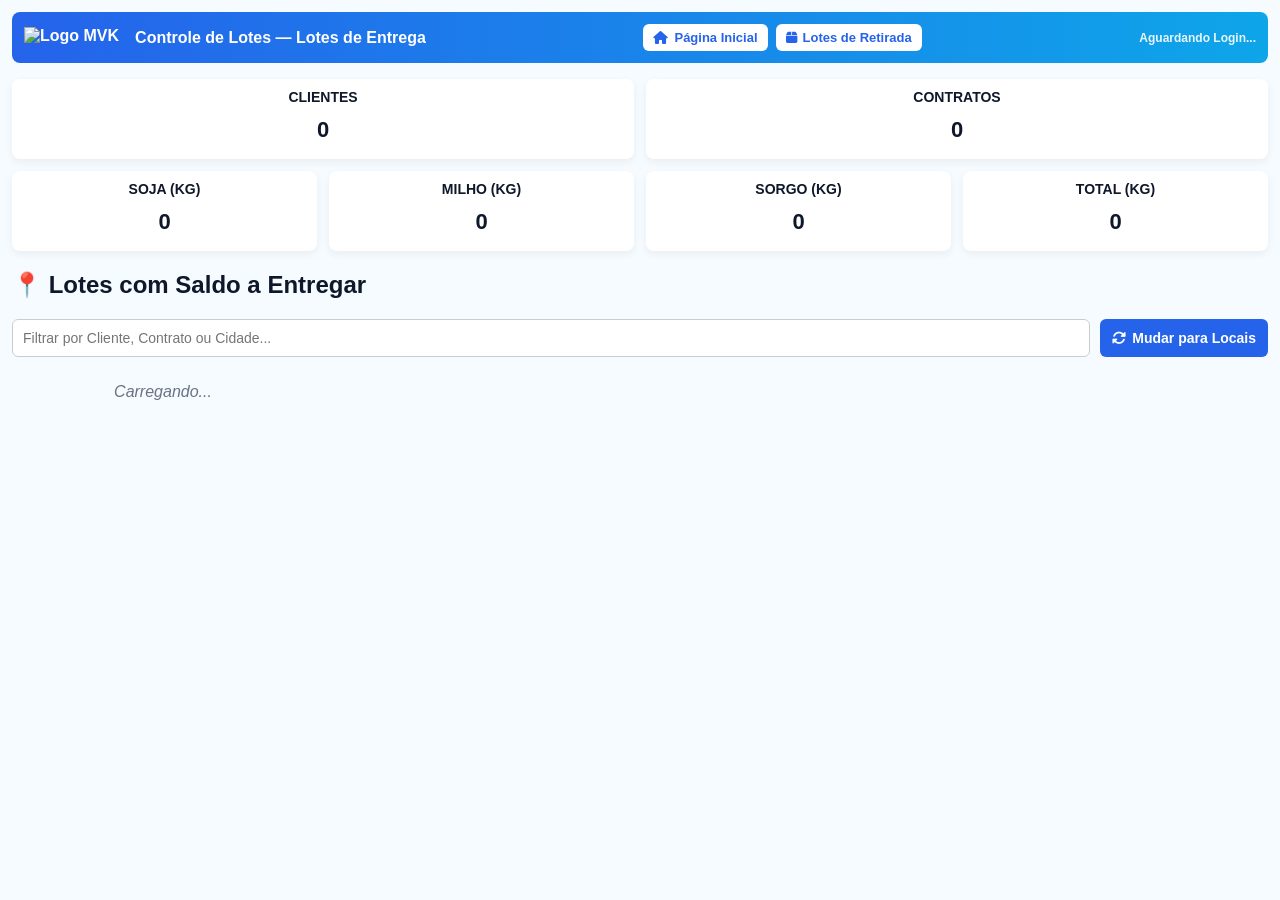
==== lotes-entrega.html @ 82b29904 "Update lotes-entrega.html" ====
<!DOCTYPE html>
<html lang="pt-BR">
<head>
<meta charset="utf-8" />
<meta name="viewport" content="width=device-width,initial-scale=1" />
<title>Controle de Lotes — Lotes de Entrega</title>
<link rel="stylesheet" href="https://cdnjs.cloudflare.com/ajax/libs/font-awesome/6.5.0/css/all.min.css"/>
<style>
  :root{
    --primary:#2563eb; --accent:#0ea5e9; --bg:#f6fbff; --card:#fff; --text:#0f172a;
    --muted:#6b7280; --success:#10b981; --warning:#f59e0b;
    --status-carregado: #10b981;
    --status-embarque: #3b82f6;
    --status-transito: #ef4444;
    --status-contratar: #f97316;
    --produto-soja: #10b981;
    --produto-milho: #fbbf24;
    --produto-sorgo: #6b7280;
    --produto-total: #8b5cf6;
  }
  *{box-sizing:border-box}
  body{font-family:Inter, "Segoe UI", Roboto, Arial, sans-serif;margin:0;background:var(--bg);color:var(--text);padding:12px}
  body::before {
    content: '';
    position: fixed;
    top: 0;
    left: 0;
    width: 100%;
    height: 100%;
    background-image: url('https://raw.githubusercontent.com/mvkpasta-prog/planilhas-lotes/main/mvklogo.png');
    background-repeat: no-repeat;
    background-position: center center;
    background-size: 80vh;
    opacity: 0.05;
    z-index: -1;
    pointer-events: none;
  }
  header{
    background:linear-gradient(90deg,var(--primary),var(--accent));
    color:white;
    padding:12px;
    border-radius:8px;
    margin-bottom:16px;
    text-align:center;
    font-weight:700;
    display:flex;
    align-items:center;
    justify-content:space-between;
    gap:8px;
    flex-wrap: wrap;
  }
  .header-title { display:flex; align-items:center; gap:8px; min-width:200px; }
  .last-update-top { font-size:12px; color:rgba(255,255,255,0.9); display:flex; align-items:center; gap:6px; }
  .wrap{max-width:1400px;margin:0 auto;width:100%}
  .header-btn { background:#fff; color:var(--primary); border:none; padding:6px 10px; border-radius:6px; cursor:pointer; font-weight:700; font-size:13px; text-decoration:none; transition:background .2s, opacity .2s; display:flex; align-items:center; gap:6px; }
  .header-btn:hover { background:var(--bg); opacity:.95; }
  .status-cards {
    display: grid;
    grid-template-columns: repeat(2, 1fr);
    gap: 12px;
    margin-bottom: 20px;
  }
  .status-card{background:var(--card);border-radius:8px;padding:10px;box-shadow:0 3px 8px rgba(0,0,0,0.06);text-align:center;transition:all .3s; min-height:72px; display:flex; flex-direction:column; justify-content:center;}
  .status-card:hover{transform:translateY(-2px);box-shadow:0 5px 12px rgba(0,0,0,0.08)}
  .status-card h3{margin:0 0 6px 0;font-size:14px;color:var(--text);font-weight:600}
  .status-card .count{font-size:22px;font-weight:700;margin:6px 0}
  .product-row {
    grid-column: 1 / -1;
    display: grid;
    grid-template-columns: repeat(4, 1fr);
    gap: 12px;
  }
  .clientes-section{margin-bottom:24px}
  .clientes-container{display:grid;grid-template-columns:repeat(auto-fill,minmax(300px,1fr));gap:16px;margin-bottom:24px}
  .cliente-card{background:var(--card);border-radius:8px;padding:14px;box-shadow:0 3px 8px rgba(0,0,0,0.06);transition:all .3s; cursor:pointer;}
  .cliente-card:hover{transform:translateY(-2px);box-shadow:0 5px 12px rgba(0,0,0,0.08)}
  .cliente-name{font-weight:700;font-size:16px;color:var(--text);margin:0 0 6px 0}
  .cliente-info{display:flex;justify-content:space-between;margin-bottom:6px;align-items:center}
  .info-label{font-weight:600;color:var(--muted);font-size:12px}
  .info-value{font-weight:700;font-size:13px}
  .cliente-produto{
    padding:3px 7px;
    border-radius:5px;
    font-size:11px;
    font-weight:600;
    display:inline-block;
    margin-top:4px;
    color: white;
  }
  .status-pendente-tag{background-color: var(--status-embarque);color: white;padding: 2px 7px;border-radius: 10px;font-size: 11px;font-weight: 600;}
  .empty{color:var(--muted);font-style:italic;padding:10px;text-align:center;}
  #filterInput {flex-grow:1; min-width:200px; padding:10px; border:1px solid #ccc; border-radius:6px; font-size:14px}
  .modal-overlay {position:fixed; top:0; left:0; width:100%; height:100%; background:rgba(0,0,0,.6); display:none; justify-content:center; align-items:center; z-index:1000}
  .modal-content {background:var(--card); padding:20px; border-radius:8px; max-width:600px; width:95%; max-height:90vh; overflow-y:auto; position:relative;}
  .modal-close {position:absolute; top:10px; right:10px; background:none; border:none; font-size:22px; cursor:pointer; color:var(--muted)}
  .modal-header h3 {margin-top:0; font-size:18px; color:var(--primary); border-bottom:2px solid var(--accent); padding-bottom:8px; margin-bottom:15px;}
  .modal-body p {margin:5px 0; font-size:14px}
  .modal-body .info-label {font-weight:600; color:var(--text); display:inline-block; min-width:160px;}
  .modal-body .info-value {font-weight:400; color:var(--muted);}
  .modal-clientes-list {margin-top:15px; padding-top:10px; border-top:1px dashed #ddd;}
  .modal-clientes-list h4 {margin-top:0; margin-bottom:12px; font-size:14px; color:var(--accent);}
  .contrato-item {
    background: #fbfdff;
    padding: 10px;
    border-radius: 6px;
    margin-bottom: 8px;
    border: 1px solid #edf2f7;
  }
  .contrato-item:last-child {margin-bottom: 0;}
  .contrato-linha {
    display: flex;
    justify-content: space-between;
    margin-top: 4px;
    font-size: 13px;
  }
  .contrato-linha:first-child {margin-top: 0;}
  .toggle-btn {
    background: var(--primary);
    color: white;
    border: none;
    padding: 8px 12px;
    border-radius: 6px;
    cursor: pointer;
    font-weight: 700;
    font-size: 14px;
    transition: opacity 0.2s;
    display: flex;
    align-items: center;
    gap: 6px;
    white-space: nowrap;
  }
  .toggle-btn.secondary {
    background: #ffffff;
    color: var(--primary);
    border: 2px solid rgba(255,255,255,0.15);
  }
  .toggle-btn:hover { opacity: 0.95; }
  @media (max-width:1100px){
    .product-row { grid-template-columns: repeat(2, 1fr); }
  }
  @media (max-width:700px){
    .status-cards { grid-template-columns: 1fr; }
    .product-row { grid-template-columns: repeat(2,1fr); }
  }
  @media (max-width:480px){
    .product-row { grid-template-columns: 1fr; }
  }
  @media (max-width:600px){
    body{padding:8px}
    .cliente-card{min-width:100%; padding:12px}
    header {flex-direction:column; align-items:flex-start; gap:10px}
    .header-btn {width:100%; justify-content:center; order:2}
    .header-title {width:100%; justify-content:space-between}
    .last-update-top {order:3}
  }
</style>
<script src="https://accounts.google.com/gsi/client" onload="gisLoaded()" async defer></script>
<script src="https://apis.google.com/js/api.js" onload="gapiLoaded()" async defer></script>
<script src="auth_config.js"></script>
</head>
<body>
  <header>
    <div class="header-title">
      <img src="https://raw.githubusercontent.com/mvkpasta-prog/planilhas-lotes/main/mvklogo.png" alt="Logo MVK" style="height:22px; vertical-align:middle; margin-right:8px;">
      Controle de Lotes — Lotes de Entrega
    </div>
    <div style="display:flex; gap:8px; flex-wrap:wrap;">
      <a href="index.html" class="header-btn" title="Voltar para a página principal"><i class="fas fa-home"></i> Página Inicial</a>
      <a href="Retiradas.html" class="header-btn" title="Acessar Lotes de Retirada"><i class="fas fa-box"></i> Lotes de Retirada</a>
      <button id="authorize_button" class="header-btn" onclick="handleAuthClick()" style="display: none;">
        <i class="fab fa-google"></i> Login
      </button>
      <button id="signout_button" class="header-btn" onclick="handleSignoutClick()" style="display: none;">
        <i class="fas fa-sign-out-alt"></i> Sair
      </button>
    </div>
    <div class="last-update-top" id="lastUpdateTop"><i class="fas fa-hourglass-half"></i> <span>Atualizando...</span></div>
  </header>
  <div class="wrap">
    <div class="status-cards">
      <div class="status-card">
        <h3>CLIENTES</h3>
        <div class="count" id="count-clientes">0</div>
      </div>
      <div class="status-card">
        <h3>CONTRATOS</h3>
        <div class="count" id="count-contratos">0</div>
      </div>
      <div class="product-row">
        <div class="status-card produto-soja">
          <h3>SOJA (KG)</h3>
          <div class="count" id="count-soja">0</div>
        </div>
        <div class="status-card produto-milho">
          <h3>MILHO (KG)</h3>
          <div class="count" id="count-milho">0</div>
        </div>
        <div class="status-card">
          <h3>SORGO (KG)</h3>
          <div class="count" id="count-sorgo">0</div>
        </div>
        <div class="status-card">
          <h3>TOTAL (KG)</h3>
          <div class="count" id="count-total">0</div>
        </div>
      </div>
    </div>
    <div class="clientes-section">
      <h2 style="margin-top:0;">📍 Lotes com Saldo a Entregar</h2>
      <div style="display:flex; gap:10px; margin-bottom:16px; flex-wrap:wrap;">
        <input type="text" id="filterInput" placeholder="Filtrar por Cliente, Contrato ou Cidade...">
        <button class="toggle-btn" id="toggleViewBtn" onclick="toggleView()"><i class="fas fa-sync-alt"></i> Mudar para Locais</button>
      </div>
      <div class="clientes-container" id="clientesContainer">
        <div class="empty">Carregando...</div>
      </div>
    </div>
  </div>
  <div id="resumoModal" class="modal-overlay">
    <div class="modal-content" role="dialog" aria-modal="true">
      <button class="modal-close" onclick="closeModal()">&times;</button>
      <div id="modalContentBody"></div>
    </div>
  </div>
<script>
const SHEET_ID = '1o0wF2ScSkyxqY8FHFI-rA6k_3uMI2wsZr2wQG8JD4B4';
const GID_ENTREGA = '1186247985';
const AUTO_UPDATE_INTERVAL = 300000;
let globalData = [];
let currentView = localStorage.getItem('lotes_entregas_view') || 'cliente';

function normalizeHeader(h) { if (h==null) return ''; return String(h).trim().toLowerCase().normalize('NFD').replace(/[\u0300-\u036f]/g,'').replace(/[^a-z0-9]/g,''); }
function normalizeText(t) { if (t==null) return ''; return String(t).trim().toLowerCase().normalize('NFD').replace(/[\u0300-\u036f]/g,''); }

async function fetchSheetByGid(gid) {
  // Use the V4 function from auth_config.js
  return await fetchSheetByGidV4(SHEET_ID, gid);
}
function parseNumber(val) {
  if (val===undefined || val===null) return NaN;
  const s = String(val).replace(/\s/g,'').replace(/\./g,'').replace(/,/g,'.');
  return parseFloat(s.replace(/[^\d\.\-]/g,''));
}
function formatNumber(value) {
  if (isNaN(value)) return '0';
  return new Intl.NumberFormat('pt-BR').format(Math.round(value));
}
function escapeHtml(s) {
  if (s===undefined || s===null) return '';
  return String(s).replace(/[&<>"'\/]/g, c => ({'&':'&amp;','<':'<','>':'>','"':'&quot;',"'":'&#x2F;'}[c]));
}
function getProdutoCorClasse(produto) {
  const p = (produto || '').toLowerCase();
  if (p.includes('soja')) return 'var(--produto-soja)';
  if (p.includes('milho')) return 'var(--produto-milho)';
  if (p.includes('sorgo')) return 'var(--produto-sorgo)';
  return 'var(--produto-sorgo)';
}
function extractContractNumber(raw) {
  if (!raw) return '';
  const s = String(raw).trim();
  if (s.includes('-')) return s.split('-')[0].trim();
  return s;
}
function extractCidadeFromDestino(texto) {
  if (!texto) return '';
  const partes = texto.split(' - ');
  if (partes.length > 1) {
    return partes[1].trim();
  }
  return '';
}
function processData(rowsArr) {
  const grupos = {};
  for (let i = 0; i < rowsArr.length; i++) {
    const row = rowsArr[i];
    if (!row || row.length < 9) continue;
    const contratoRaw = ((row[1] && String(row[1]).trim() !== '') ? String(row[1]).trim() : (row[0] || '')).toString().trim();
    const contrato = extractContractNumber(contratoRaw);
    const cliente = (row[2] || '').trim();
    const cidadeCompleta = row[3] || '';
    const produto = (row[4] || '').trim();
    const safra = (row[5] || '').trim();
    const volume = parseNumber(row[6]) || 0;
    const embarcado = parseNumber(row[7]) || 0;
    const falta = parseNumber(row[8]) || 0;
    if (falta <= 0 || !cliente) continue;
    let cidade = extractCidadeFromDestino(cidadeCompleta);
    if (!grupos[cliente]) {
      grupos[cliente] = { cliente, cidadeRef: cidade, contratos: [], totalVolume:0, totalEmbarcado:0, totalFalta:0, produtos: new Set() };
    }
    grupos[cliente].contratos.push({
      contrato, cidade, produto, safra, volume, embarcado, falta,
      searchKey: normalizeText(`${cliente} ${contrato} ${cidade} ${produto}`)
    });
    grupos[cliente].totalVolume += volume;
    if (produto) grupos[cliente].produtos.add(produto);
    grupos[cliente].totalEmbarcado += embarcado;
    grupos[cliente].totalFalta += falta;
  }
  return Object.values(grupos).sort((a,b) => b.totalFalta - a.totalFalta);
}
function processDataByCity(rowsArr) {
  const grupos = {};
  for (let i = 0; i < rowsArr.length; i++) {
    const row = rowsArr[i];
    if (!row || row.length < 9) continue;
    const contratoRaw = ((row[1] && String(row[1]).trim() !== '') ? String(row[1]).trim() : (row[0] || '')).toString().trim();
    const contrato = extractContractNumber(contratoRaw);
    const cliente = (row[2] || '').trim();
    const cidadeCompleta = row[3] || '';
    const produto = (row[4] || '').trim();
    const safra = (row[5] || '').trim();
    const volume = parseNumber(row[6]) || 0;
    const embarcado = parseNumber(row[7]) || 0;
    const falta = parseNumber(row[8]) || 0;
    if (falta <= 0 || !cidadeCompleta) continue;
    let cidade = extractCidadeFromDestino(cidadeCompleta);
    if (!grupos[cidade]) {
      grupos[cidade] = { cidade, contratos: [], clientes: new Set(), totalVolume:0, totalEmbarcado:0, totalFalta:0, produtos: new Set() };
    }
    grupos[cidade].contratos.push({
      contrato, cliente, produto, safra, volume, embarcado, falta,
      searchKey: normalizeText(`${cliente} ${contrato} ${cidade} ${produto}`)
    });
    grupos[cidade].clientes.add(cliente);
    grupos[cidade].totalVolume += volume;
    if (produto) grupos[cidade].produtos.add(produto);
    grupos[cidade].totalEmbarcado += embarcado;
    grupos[cidade].totalFalta += falta;
  }
  return Object.values(grupos).sort((a,b) => b.totalFalta - a.totalFalta);
}
function renderClientCards(data, filter = '') {
  const container = document.getElementById('clientesContainer');
  container.innerHTML = '';
  if (!data || data.length === 0) {
    container.innerHTML = '<div class="empty">Nenhum lote com saldo a entregar.</div>';
    return;
  }
  const f = normalizeText(filter || '');
  let totalClientes = data.length;
  let totalContratos = 0;
  let totalSoja = 0, totalMilho = 0, totalSorgo = 0;
  data.forEach(group => {
    const contratosFiltrados = group.contratos.filter(c => c.searchKey.includes(f));
    if (f && contratosFiltrados.length === 0) return;
    totalContratos += group.contratos.length;
    group.contratos.forEach(c => {
      const prod = (c.produto || '').toLowerCase();
      if (prod.includes('soja')) totalSoja += c.falta;
      else if (prod.includes('milho')) totalMilho += c.falta;
      else if (prod.includes('sorgo')) totalSorgo += c.falta;
    });
    const card = document.createElement('div');
    card.className = 'cliente-card';
    const prodList = Array.from(group.produtos).map(p => {
      const cor = getProdutoCorClasse(p);
      return `<span class="cliente-produto" style="background-color:${cor}">${escapeHtml(p)}</span>`;
    }).join(' ');
    const inner = `
      <div class="cliente-name">${escapeHtml(group.cliente)}</div>
      <div class="cliente-info">
        <div><span class="info-label">Volume (kg)</span> <div class="info-value">${formatNumber(group.totalVolume)}</div></div>
        <div><span class="info-label">Saldo (kg)</span> <div class="info-value">${formatNumber(group.totalFalta)}</div></div>
      </div>
      <div class="cliente-info">
        <div><span class="info-label">Contratos</span> <div class="info-value">${group.contratos.length}</div></div>
      </div>
      <div style="margin-top:8px">${prodList}</div>
    `;
    card.innerHTML = inner;
    card.onclick = () => openClientModal(group);
    container.appendChild(card);
  });
  document.getElementById('count-clientes').innerText = totalClientes;
  document.getElementById('count-contratos').innerText = totalContratos;
  document.getElementById('count-soja').innerText = formatNumber(totalSoja);
  document.getElementById('count-milho').innerText = formatNumber(totalMilho);
  document.getElementById('count-sorgo').innerText = formatNumber(totalSorgo);
  document.getElementById('count-total').innerText = formatNumber(totalSoja + totalMilho + totalSorgo);
}
function renderCityCards(data, filter = '') {
  const container = document.getElementById('clientesContainer');
  container.innerHTML = '';
  if (!data || data.length === 0) {
    container.innerHTML = '<div class="empty">Nenhuma cidade com saldo a entregar.</div>';
    return;
  }
  const f = normalizeText(filter || '');
  let totalCidades = data.length;
  let totalContratos = 0;
  let totalSoja = 0, totalMilho = 0, totalSorgo = 0;
  data.forEach(group => {
    const contratosFiltrados = group.contratos.filter(c => c.searchKey.includes(f));
    if (f && contratosFiltrados.length === 0) return;
    totalContratos += group.contratos.length;
    group.contratos.forEach(c => {
      const prod = (c.produto || '').toLowerCase();
      if (prod.includes('soja')) totalSoja += c.falta;
      else if (prod.includes('milho')) totalMilho += c.falta;
      else if (prod.includes('sorgo')) totalSorgo += c.falta;
    });
    const card = document.createElement('div');
    card.className = 'cliente-card';
    const clientesList = Array.from(group.clientes).slice(0,3).map(p => `<div style="font-size:13px">${escapeHtml(p)}</div>`).join('');
    const prodList = Array.from(group.produtos).map(p => {
      const cor = getProdutoCorClasse(p);
      return `<span class="cliente-produto" style="background-color:${cor}">${escapeHtml(p)}</span>`;
    }).join(' ');
    const inner = `
      <div class="cliente-name">${escapeHtml(group.cidade)}</div>
      <div class="cliente-info">
        <div><span class="info-label">Volume (kg)</span> <div class="info-value">${formatNumber(group.totalVolume)}</div></div>
        <div><span class="info-label">Saldo (kg)</span> <div class="info-value">${formatNumber(group.totalFalta)}</div></div>
      </div>
      <div class="cliente-info">
        <div><span class="info-label">Contratos</span> <div class="info-value">${group.contratos.length}</div></div>
      </div>
      <div style="margin-top:8px">${prodList}</div>
      <div style="margin-top:8px; color:var(--muted); font-size:13px">${clientesList}</div>
    `;
    card.innerHTML = inner;
    card.onclick = () => openCityModal(group);
    container.appendChild(card);
  });
  document.getElementById('count-clientes').innerText = totalCidades;
  document.getElementById('count-contratos').innerText = totalContratos;
  document.getElementById('count-soja').innerText = formatNumber(totalSoja);
  document.getElementById('count-milho').innerText = formatNumber(totalMilho);
  document.getElementById('count-sorgo').innerText = formatNumber(totalSorgo);
  document.getElementById('count-total').innerText = formatNumber(totalSoja + totalMilho + totalSorgo);
}
function openClientModal(group) {
  const body = document.getElementById('modalContentBody');
  let html = `<div class="modal-header"><h3>${escapeHtml(group.cliente)}</h3></div>`;
  html += `<div class="modal-body">`;
  html += `<p><span class="info-label">Cidade (ref):</span> <span class="info-value">${escapeHtml(group.cidadeRef)}</span></p>`;
  html += `<p><span class="info-label">Volume total:</span> <span class="info-value">${formatNumber(group.totalVolume)} KG</span></p>`;
  if (group.contratos[0]?.safra) {
    const safraUnica = new Set(group.contratos.map(c => c.safra)).size === 1 ? group.contratos[0].safra : 'Múltiplas';
    html += `<p><span class="info-label">Safra:</span> <span class="info-value">${escapeHtml(safraUnica)}</span></p>`;
  }
  html += `<p><span class="info-label">Saldo total (kg):</span> <span class="info-value">${formatNumber(group.totalFalta)} KG</span></p>`;
  html += `<div class="modal-clientes-list">`;
  html += `<h4>Contratos (${group.contratos.length}):</h4>`;
  group.contratos.forEach(c => {
    const corVar = getProdutoCorClasse(c.produto);
    html += `
      <div class="contrato-item">
        <div class="contrato-linha">
          <strong>Contrato:</strong>
          <span>${escapeHtml(c.contrato)}</span>
        </div>
        <div class="contrato-linha">
          <strong>Produto:</strong>
          <span class="produto-tag" style="background-color:${corVar}; color:white; padding:2px 6px; border-radius:4px; font-weight:600;">${escapeHtml(c.produto)}</span>
        </div>
        <div class="contrato-linha">
          <strong>Cidade:</strong>
          <span>${escapeHtml(c.cidade)}</span>
        </div>
        <div class="contrato-linha">
          <strong>Volume:</strong>
          <span>${formatNumber(c.volume)} KG</span>
        </div>
        ${c.safra ? `<div class="contrato-linha"><strong>Safra:</strong> <span>${escapeHtml(c.safra)}</span></div>` : ''}
        <div class="contrato-linha">
          <strong>Saldo:</strong>
          <span>${formatNumber(c.falta)} KG</span>
        </div>
      </div>
    `;
  });
  html += `</div></div>`;
  body.innerHTML = html;
  document.getElementById('resumoModal').style.display = 'flex';
}
function openCityModal(group) {
  const body = document.getElementById('modalContentBody');
  let html = `<div class="modal-header"><h3>${escapeHtml(group.cidade)}</h3></div>`;
  html += `<div class="modal-body">`;
  html += `<p><span class="info-label">Clientes:</span> <span class="info-value">${Array.from(group.clientes).join(', ')}</span></p>`;
  html += `<p><span class="info-label">Volume total:</span> <span class="info-value">${formatNumber(group.totalVolume)} KG</span></p>`;
  if (group.contratos[0]?.safra) {
    const safraUnica = new Set(group.contratos.map(c => c.safra)).size === 1 ? group.contratos[0].safra : 'Múltiplas';
    html += `<p><span class="info-label">Safra:</span> <span class="info-value">${escapeHtml(safraUnica)}</span></p>`;
  }
  html += `<p><span class="info-label">Saldo total (kg):</span> <span class="info-value">${formatNumber(group.totalFalta)} KG</span></p>`;
  html += `<div class="modal-clientes-list">`;
  html += `<h4>Contratos (${group.contratos.length}):</h4>`;
  group.contratos.forEach(c => {
    const corVar = getProdutoCorClasse(c.produto);
    html += `
      <div class="contrato-item">
        <div class="contrato-linha">
          <strong>Contrato:</strong>
          <span>${escapeHtml(c.contrato)}</span>
        </div>
        <div class="contrato-linha">
          <strong>Cliente:</strong>
          <span>${escapeHtml(c.cliente)}</span>
        </div>
        <div class="contrato-linha">
          <strong>Produto:</strong>
          <span class="produto-tag" style="background-color:${corVar}; color:white; padding:2px 6px; border-radius:4px; font-weight:600;">${escapeHtml(c.produto)}</span>
        </div>
        <div class="contrato-linha">
          <strong>Cidade:</strong>
          <span>${escapeHtml(c.cidade)}</span>
        </div>
        <div class="contrato-linha">
          <strong>Volume:</strong>
          <span>${formatNumber(c.volume)} KG</span>
        </div>
        ${c.safra ? `<div class="contrato-linha"><strong>Safra:</strong> <span>${escapeHtml(c.safra)}</span></div>` : ''}
        <div class="contrato-linha">
          <strong>Saldo:</strong>
          <span>${formatNumber(c.falta)} KG</span>
        </div>
      </div>
    `;
  });
  html += `</div></div>`;
  body.innerHTML = html;
  document.getElementById('resumoModal').style.display = 'flex';
}
function closeModal() {
  document.getElementById('resumoModal').style.display = 'none';
}
function updateToggleButton() {
  const btn = document.getElementById('toggleViewBtn');
  if (!btn) return;
  if (currentView === 'cliente') {
    btn.innerHTML = '<i class="fas fa-sync-alt"></i> Mudar para Locais';
  } else {
    btn.innerHTML = '<i class="fas fa-sync-alt"></i> Mudar para Clientes';
  }
}
function toggleView() {
  currentView = (currentView === 'cliente') ? 'local' : 'cliente';
  localStorage.setItem('lotes_entregas_view', currentView);
  updateToggleButton();
  renderCurrentView();
}
function renderCurrentView() {
  const filter = document.getElementById('filterInput').value || '';
  if (currentView === 'cliente') {
    const clients = processData(globalData);
    renderClientCards(clients, filter);
  } else {
    const cities = processDataByCity(globalData);
    renderCityCards(cities, filter);
  }
}
async function loadDataAndRender(isAutoUpdate = false) {
      try {
        if (isAutoUpdate) {
          document.getElementById('lastUpdateTop').innerHTML = `
        <i class="fas fa-hourglass-half" style="color: rgba(255,255,255,0.9);"></i>
        <span>Atualizando...</span>
      `;
          document.body.classList.add('updating');
        }

        if (!accessToken) {
          console.log('Waiting for authentication...');
          document.getElementById('lastUpdateTop').innerHTML = '<span>Aguardando Login...</span>';
          document.body.classList.remove('updating');
          return;
        }
    document.getElementById('lastUpdateTop').querySelector('span').innerText = 'Atualizando...';
    const parsed = await fetchSheetByGid(GID_ENTREGA);
    globalData = parsed.arrays || [];
    renderCurrentView();
    document.getElementById('lastUpdateTop').querySelector('span').innerText = `Última atualização: ${new Date().toLocaleString('pt-BR')}`;
  } catch (err) {
    console.error(err);
    document.getElementById('clientesContainer').innerHTML = `<div class="empty">Erro ao carregar dados: ${escapeHtml(err.message)}</div>`;
    document.getElementById('lastUpdateTop').querySelector('span').innerText = 'Erro na atualização';
  }
}

onAuthSuccess = () => {
    loadDataAndRender(true);
};

document.getElementById('filterInput').addEventListener('input', (e) => {
  renderCurrentView();
});
document.getElementById('resumoModal').addEventListener('click', (e) => {
  if (e.target === document.getElementById('resumoModal')) closeModal();
});
updateToggleButton();
loadDataAndRender();
setInterval(loadDataAndRender, AUTO_UPDATE_INTERVAL);
</script>
</body>
</html>
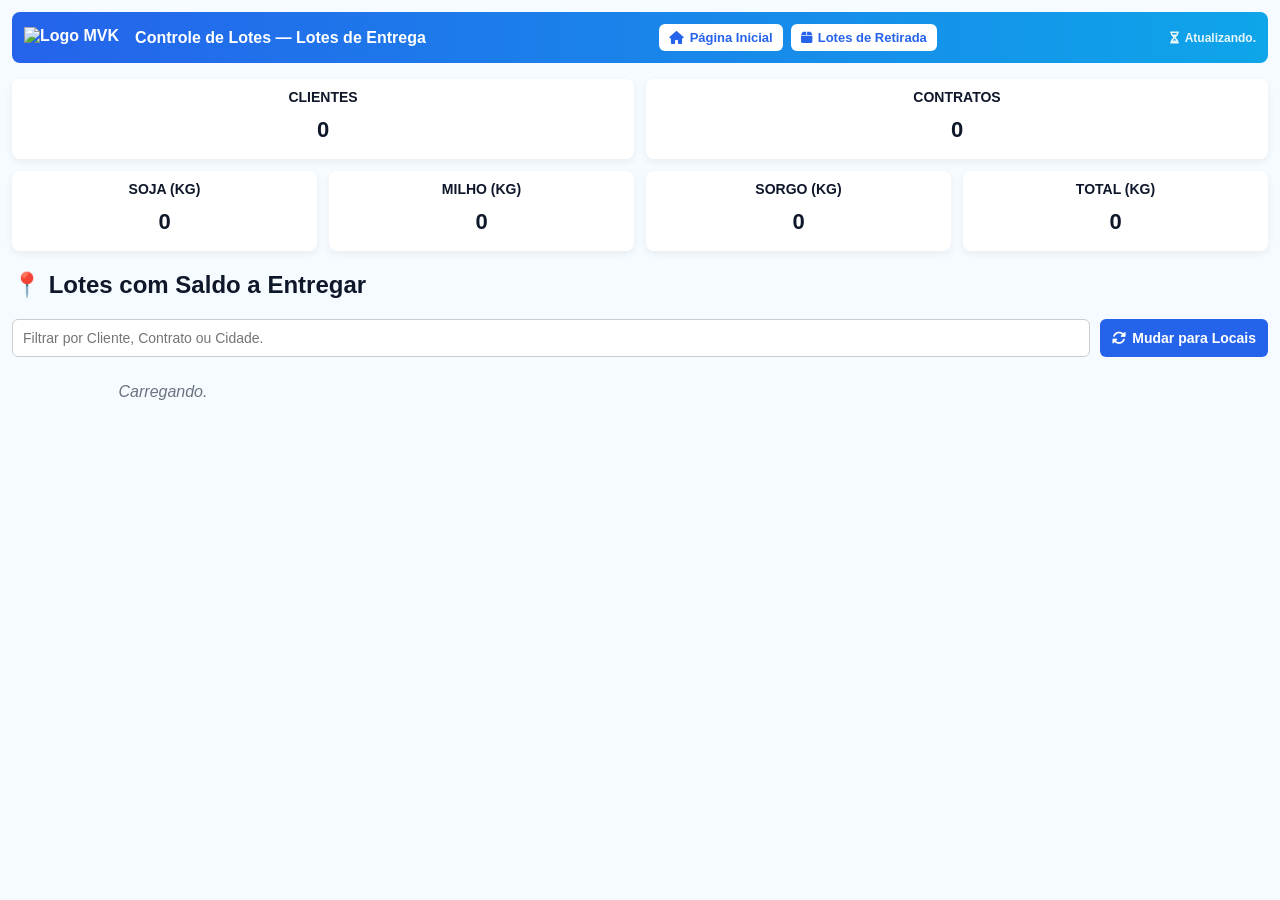
==== commit f8ecea03: "Update lotes-entrega.html" ====
--- a/lotes-entrega.html
+++ b/lotes-entrega.html
@@ -1,11 +1,11 @@
 <!DOCTYPE html>
 <html lang="pt-BR">
 <head>
-<meta charset="utf-8" />
-<meta name="viewport" content="width=device-width,initial-scale=1" />
-<title>Controle de Lotes — Lotes de Entrega</title>
-<link rel="stylesheet" href="https://cdnjs.cloudflare.com/ajax/libs/font-awesome/6.5.0/css/all.min.css"/>
-<style>
+  <meta charset="utf-8" />
+  <meta name="viewport" content="width=device-width,initial-scale=1" />
+  <title>Controle de Lotes — Lotes de Entrega</title>
+  <link rel="stylesheet" href="https://cdnjs.cloudflare.com/ajax/libs/font-awesome/6.5.0/css/all.min.css" />
+  <style>
   :root{
     --primary:#2563eb; --accent:#0ea5e9; --bg:#f6fbff; --card:#fff; --text:#0f172a;
     --muted:#6b7280; --success:#10b981; --warning:#f59e0b;
@@ -19,7 +19,13 @@
     --produto-total: #8b5cf6;
   }
   *{box-sizing:border-box}
-  body{font-family:Inter, "Segoe UI", Roboto, Arial, sans-serif;margin:0;background:var(--bg);color:var(--text);padding:12px}
+  body{
+    font-family:Inter, "Segoe UI", Roboto, Arial, sans-serif;
+    margin:0;
+    background:var(--bg);
+    color:var(--text);
+    padding:12px
+  }
   body::before {
     content: '';
     position: fixed;
@@ -49,35 +55,125 @@
     gap:8px;
     flex-wrap: wrap;
   }
-  .header-title { display:flex; align-items:center; gap:8px; min-width:200px; }
-  .last-update-top { font-size:12px; color:rgba(255,255,255,0.9); display:flex; align-items:center; gap:6px; }
-  .wrap{max-width:1400px;margin:0 auto;width:100%}
-  .header-btn { background:#fff; color:var(--primary); border:none; padding:6px 10px; border-radius:6px; cursor:pointer; font-weight:700; font-size:13px; text-decoration:none; transition:background .2s, opacity .2s; display:flex; align-items:center; gap:6px; }
-  .header-btn:hover { background:var(--bg); opacity:.95; }
+  .header-title { 
+    display:flex; 
+    align-items:center; 
+    gap:8px; 
+    min-width:200px; 
+  }
+  .last-update-top { 
+    font-size:12px; 
+    color:rgba(255,255,255,0.9); 
+    display:flex; 
+    align-items:center; 
+    gap:6px; 
+  }
+  .wrap{
+    max-width:1400px;
+    margin:0 auto;
+    width:100%
+  }
+  .header-btn { 
+    background:#fff; 
+    color:var(--primary); 
+    border:none; 
+    padding:6px 10px; 
+    border-radius:6px; 
+    cursor:pointer; 
+    font-weight:700; 
+    font-size:13px; 
+    text-decoration:none; 
+    transition:background .2s, opacity .2s; 
+    display:flex; 
+    align-items:center; 
+    gap:6px; 
+    white-space: nowrap;
+  }
+  .header-btn:hover { 
+    background:var(--bg); 
+    opacity:.95; 
+  }
   .status-cards {
     display: grid;
     grid-template-columns: repeat(2, 1fr);
     gap: 12px;
     margin-bottom: 20px;
   }
-  .status-card{background:var(--card);border-radius:8px;padding:10px;box-shadow:0 3px 8px rgba(0,0,0,0.06);text-align:center;transition:all .3s; min-height:72px; display:flex; flex-direction:column; justify-content:center;}
-  .status-card:hover{transform:translateY(-2px);box-shadow:0 5px 12px rgba(0,0,0,0.08)}
-  .status-card h3{margin:0 0 6px 0;font-size:14px;color:var(--text);font-weight:600}
-  .status-card .count{font-size:22px;font-weight:700;margin:6px 0}
+  .status-card{
+    background:var(--card);
+    border-radius:8px;
+    padding:10px;
+    box-shadow:0 3px 8px rgba(0,0,0,0.06);
+    text-align:center;
+    transition:all .3s; 
+    min-height:72px; 
+    display:flex; 
+    flex-direction:column; 
+    justify-content:center;
+  }
+  .status-card:hover{
+    transform:translateY(-2px);
+    box-shadow:0 5px 12px rgba(0,0,0,0.08)
+  }
+  .status-card h3{
+    margin:0 0 6px 0;
+    font-size:14px;
+    color:var(--text);
+    font-weight:600
+  }
+  .status-card .count{
+    font-size:22px;
+    font-weight:700;
+    margin:6px 0
+  }
   .product-row {
     grid-column: 1 / -1;
     display: grid;
     grid-template-columns: repeat(4, 1fr);
     gap: 12px;
   }
-  .clientes-section{margin-bottom:24px}
-  .clientes-container{display:grid;grid-template-columns:repeat(auto-fill,minmax(300px,1fr));gap:16px;margin-bottom:24px}
-  .cliente-card{background:var(--card);border-radius:8px;padding:14px;box-shadow:0 3px 8px rgba(0,0,0,0.06);transition:all .3s; cursor:pointer;}
-  .cliente-card:hover{transform:translateY(-2px);box-shadow:0 5px 12px rgba(0,0,0,0.08)}
-  .cliente-name{font-weight:700;font-size:16px;color:var(--text);margin:0 0 6px 0}
-  .cliente-info{display:flex;justify-content:space-between;margin-bottom:6px;align-items:center}
-  .info-label{font-weight:600;color:var(--muted);font-size:12px}
-  .info-value{font-weight:700;font-size:13px}
+  .clientes-section{
+    margin-bottom:24px
+  }
+  .clientes-container{
+    display:grid;
+    grid-template-columns:repeat(auto-fill,minmax(300px,1fr));
+    gap:16px;
+    margin-bottom:24px
+  }
+  .cliente-card{
+    background:var(--card);
+    border-radius:8px;
+    padding:14px;
+    box-shadow:0 3px 8px rgba(0,0,0,0.06);
+    transition:all .3s; 
+    cursor:pointer;
+  }
+  .cliente-card:hover{
+    transform:translateY(-2px);
+    box-shadow:0 5px 12px rgba(0,0,0,0.08)
+  }
+  .cliente-name{
+    font-weight:700;
+    font-size:16px;
+    color:var(--text);
+    margin:0 0 6px 0
+  }
+  .cliente-info{
+    display:flex;
+    justify-content:space-between;
+    margin-bottom:6px;
+    align-items:center
+  }
+  .info-label{
+    font-weight:600;
+    color:var(--muted);
+    font-size:12px
+  }
+  .info-value{
+    font-weight:700;
+    font-size:13px
+  }
   .cliente-produto{
     padding:3px 7px;
     border-radius:5px;
@@ -87,18 +183,93 @@
     margin-top:4px;
     color: white;
   }
-  .status-pendente-tag{background-color: var(--status-embarque);color: white;padding: 2px 7px;border-radius: 10px;font-size: 11px;font-weight: 600;}
-  .empty{color:var(--muted);font-style:italic;padding:10px;text-align:center;}
-  #filterInput {flex-grow:1; min-width:200px; padding:10px; border:1px solid #ccc; border-radius:6px; font-size:14px}
-  .modal-overlay {position:fixed; top:0; left:0; width:100%; height:100%; background:rgba(0,0,0,.6); display:none; justify-content:center; align-items:center; z-index:1000}
-  .modal-content {background:var(--card); padding:20px; border-radius:8px; max-width:600px; width:95%; max-height:90vh; overflow-y:auto; position:relative;}
-  .modal-close {position:absolute; top:10px; right:10px; background:none; border:none; font-size:22px; cursor:pointer; color:var(--muted)}
-  .modal-header h3 {margin-top:0; font-size:18px; color:var(--primary); border-bottom:2px solid var(--accent); padding-bottom:8px; margin-bottom:15px;}
-  .modal-body p {margin:5px 0; font-size:14px}
-  .modal-body .info-label {font-weight:600; color:var(--text); display:inline-block; min-width:160px;}
-  .modal-body .info-value {font-weight:400; color:var(--muted);}
-  .modal-clientes-list {margin-top:15px; padding-top:10px; border-top:1px dashed #ddd;}
-  .modal-clientes-list h4 {margin-top:0; margin-bottom:12px; font-size:14px; color:var(--accent);}
+  .status-pendente-tag{
+    background-color: var(--status-embarque);
+    color: white;
+    padding: 2px 7px;
+    border-radius: 10px;
+    font-size: 11px;
+    font-weight: 600;
+  }
+  .empty{
+    color:var(--muted);
+    font-style:italic;
+    padding:10px;
+    text-align:center;
+  }
+  #filterInput {
+    flex-grow:1; 
+    min-width:200px; 
+    padding:10px; 
+    border:1px solid #ccc; 
+    border-radius:6px; 
+    font-size:14px
+  }
+  .modal-overlay {
+    position:fixed; 
+    top:0; 
+    left:0; 
+    width:100%; 
+    height:100%; 
+    background:rgba(0,0,0,0.6); 
+    display:none; 
+    justify-content:center; 
+    align-items:center; 
+    z-index:1000
+  }
+  .modal-content {
+    background:var(--card); 
+    padding:20px; 
+    border-radius:8px; 
+    max-width:600px; 
+    width:95%; 
+    max-height:90vh; 
+    overflow-y:auto; 
+    position:relative;
+  }
+  .modal-close {
+    position:absolute; 
+    top:10px; 
+    right:10px; 
+    background:none; 
+    border:none; 
+    font-size:22px; 
+    cursor:pointer; 
+    color:var(--muted)
+  }
+  .modal-header h3 {
+    margin-top:0; 
+    font-size:18px; 
+    color:var(--primary); 
+    border-bottom:2px solid var(--accent); 
+    padding-bottom:8px; 
+    margin-bottom:15px;
+  }
+  .modal-body p {
+    margin:5px 0; 
+    font-size:14px
+  }
+  .modal-body .info-label {
+    font-weight:600; 
+    color:var(--text); 
+    display:inline-block; 
+    min-width:160px;
+  }
+  .modal-body .info-value {
+    font-weight:400; 
+    color:var(--muted);
+  }
+  .modal-clientes-list {
+    margin-top:15px; 
+    padding-top:10px; 
+    border-top:1px dashed #ddd;
+  }
+  .modal-clientes-list h4 {
+    margin-top:0; 
+    margin-bottom:12px; 
+    font-size:14px; 
+    color:var(--accent);
+  }
   .contrato-item {
     background: #fbfdff;
     padding: 10px;
@@ -153,10 +324,12 @@
     .header-title {width:100%; justify-content:space-between}
     .last-update-top {order:3}
   }
-</style>
-<script src="https://accounts.google.com/gsi/client" onload="gisLoaded()" async defer></script>
-<script src="https://apis.google.com/js/api.js" onload="gapiLoaded()" async defer></script>
-<script src="auth_config.js"></script>
+  </style>
+
+  <!-- Scripts de autenticação Google (iguais às outras páginas) -->
+  <script src="https://accounts.google.com/gsi/client" onload="gisLoaded()" async defer></script>
+  <script src="https://apis.google.com/js/api.js" onload="gapiLoaded()" async defer></script>
+  <script src="auth_config.js"></script>
 </head>
 <body>
   <header>
@@ -164,18 +337,27 @@
       <img src="https://raw.githubusercontent.com/mvkpasta-prog/planilhas-lotes/main/mvklogo.png" alt="Logo MVK" style="height:22px; vertical-align:middle; margin-right:8px;">
       Controle de Lotes — Lotes de Entrega
     </div>
-    <div style="display:flex; gap:8px; flex-wrap:wrap;">
-      <a href="index.html" class="header-btn" title="Voltar para a página principal"><i class="fas fa-home"></i> Página Inicial</a>
-      <a href="Retiradas.html" class="header-btn" title="Acessar Lotes de Retirada"><i class="fas fa-box"></i> Lotes de Retirada</a>
-      <button id="authorize_button" class="header-btn" onclick="handleAuthClick()" style="display: none;">
+    <div style="display:flex; gap:8px; flex-wrap:wrap; align-items:center;">
+      <a href="index.html" class="header-btn" title="Voltar para a página principal">
+        <i class="fas fa-home"></i> Página Inicial
+      </a>
+      <a href="Retiradas.html" class="header-btn" title="Acessar Lotes de Retirada">
+        <i class="fas fa-box"></i> Lotes de Retirada
+      </a>
+
+      <!-- Botões de autenticação -->
+      <button id="authorize_button" class="header-btn" onclick="handleAuthClick()" style="display:none;">
         <i class="fab fa-google"></i> Login
       </button>
-      <button id="signout_button" class="header-btn" onclick="handleSignoutClick()" style="display: none;">
+      <button id="signout_button" class="header-btn" onclick="handleSignoutClick()" style="display:none;">
         <i class="fas fa-sign-out-alt"></i> Sair
       </button>
     </div>
-    <div class="last-update-top" id="lastUpdateTop"><i class="fas fa-hourglass-half"></i> <span>Atualizando...</span></div>
+    <div class="last-update-top" id="lastUpdateTop">
+      <i class="fas fa-hourglass-half"></i> <span>Atualizando.</span>
+    </div>
   </header>
+
   <div class="wrap">
     <div class="status-cards">
       <div class="status-card">
@@ -205,395 +387,552 @@
         </div>
       </div>
     </div>
+
     <div class="clientes-section">
       <h2 style="margin-top:0;">📍 Lotes com Saldo a Entregar</h2>
       <div style="display:flex; gap:10px; margin-bottom:16px; flex-wrap:wrap;">
-        <input type="text" id="filterInput" placeholder="Filtrar por Cliente, Contrato ou Cidade...">
-        <button class="toggle-btn" id="toggleViewBtn" onclick="toggleView()"><i class="fas fa-sync-alt"></i> Mudar para Locais</button>
+        <input type="text" id="filterInput" placeholder="Filtrar por Cliente, Contrato ou Cidade.">
+        <button class="toggle-btn" id="toggleViewBtn" onclick="toggleView()">
+          <i class="fas fa-sync-alt"></i> Mudar para Locais
+        </button>
       </div>
       <div class="clientes-container" id="clientesContainer">
-        <div class="empty">Carregando...</div>
+        <div class="empty">Carregando.</div>
       </div>
     </div>
   </div>
+
   <div id="resumoModal" class="modal-overlay">
     <div class="modal-content" role="dialog" aria-modal="true">
       <button class="modal-close" onclick="closeModal()">&times;</button>
       <div id="modalContentBody"></div>
     </div>
   </div>
-<script>
-const SHEET_ID = '1o0wF2ScSkyxqY8FHFI-rA6k_3uMI2wsZr2wQG8JD4B4';
-const GID_ENTREGA = '1186247985';
-const AUTO_UPDATE_INTERVAL = 300000;
-let globalData = [];
-let currentView = localStorage.getItem('lotes_entregas_view') || 'cliente';
-
-function normalizeHeader(h) { if (h==null) return ''; return String(h).trim().toLowerCase().normalize('NFD').replace(/[\u0300-\u036f]/g,'').replace(/[^a-z0-9]/g,''); }
-function normalizeText(t) { if (t==null) return ''; return String(t).trim().toLowerCase().normalize('NFD').replace(/[\u0300-\u036f]/g,''); }
-
-async function fetchSheetByGid(gid) {
-  // Use the V4 function from auth_config.js
-  return await fetchSheetByGidV4(SHEET_ID, gid);
-}
-function parseNumber(val) {
-  if (val===undefined || val===null) return NaN;
-  const s = String(val).replace(/\s/g,'').replace(/\./g,'').replace(/,/g,'.');
-  return parseFloat(s.replace(/[^\d\.\-]/g,''));
-}
-function formatNumber(value) {
-  if (isNaN(value)) return '0';
-  return new Intl.NumberFormat('pt-BR').format(Math.round(value));
-}
-function escapeHtml(s) {
-  if (s===undefined || s===null) return '';
-  return String(s).replace(/[&<>"'\/]/g, c => ({'&':'&amp;','<':'<','>':'>','"':'&quot;',"'":'&#x2F;'}[c]));
-}
-function getProdutoCorClasse(produto) {
-  const p = (produto || '').toLowerCase();
-  if (p.includes('soja')) return 'var(--produto-soja)';
-  if (p.includes('milho')) return 'var(--produto-milho)';
-  if (p.includes('sorgo')) return 'var(--produto-sorgo)';
-  return 'var(--produto-sorgo)';
-}
-function extractContractNumber(raw) {
-  if (!raw) return '';
-  const s = String(raw).trim();
-  if (s.includes('-')) return s.split('-')[0].trim();
-  return s;
-}
-function extractCidadeFromDestino(texto) {
-  if (!texto) return '';
-  const partes = texto.split(' - ');
-  if (partes.length > 1) {
-    return partes[1].trim();
-  }
-  return '';
-}
-function processData(rowsArr) {
-  const grupos = {};
-  for (let i = 0; i < rowsArr.length; i++) {
-    const row = rowsArr[i];
-    if (!row || row.length < 9) continue;
-    const contratoRaw = ((row[1] && String(row[1]).trim() !== '') ? String(row[1]).trim() : (row[0] || '')).toString().trim();
-    const contrato = extractContractNumber(contratoRaw);
-    const cliente = (row[2] || '').trim();
-    const cidadeCompleta = row[3] || '';
-    const produto = (row[4] || '').trim();
-    const safra = (row[5] || '').trim();
-    const volume = parseNumber(row[6]) || 0;
-    const embarcado = parseNumber(row[7]) || 0;
-    const falta = parseNumber(row[8]) || 0;
-    if (falta <= 0 || !cliente) continue;
-    let cidade = extractCidadeFromDestino(cidadeCompleta);
-    if (!grupos[cliente]) {
-      grupos[cliente] = { cliente, cidadeRef: cidade, contratos: [], totalVolume:0, totalEmbarcado:0, totalFalta:0, produtos: new Set() };
+
+  <script>
+  const SHEET_ID = '1o0wF2ScSkyxqY8FHFI-rA6k_3uMI2wsZr2wQG8JD4B4';
+  const GID_ENTREGA = '1186247985';
+  const AUTO_UPDATE_INTERVAL = 300000;
+  let globalData = [];
+  let currentView = localStorage.getItem('lotes_entregas_view') || 'cliente';
+
+  function normalizeHeader(h) { 
+    if (h==null) return ''; 
+    return String(h).trim().toLowerCase()
+      .normalize('NFD').replace(/[\u0300-\u036f]/g,'')
+      .replace(/[^a-z0-9]/g,''); 
+  }
+  function normalizeText(t) { 
+    if (t==null) return ''; 
+    return String(t).trim().toLowerCase()
+      .normalize('NFD').replace(/[\u0300-\u036f]/g,''); 
+  }
+  function parseCSV(text) {
+    if (!text) return { arrays: [], headersOrig: [], headersNorm: [], objects: [] };
+    const lines = text.split(/\r?\n/).filter(l => l.trim() !== '');
+    if (lines.length === 0) return { arrays: [], headersOrig: [], headersNorm: [], objects: [] };
+    const parsed = lines.map(line => line.split(/,(?=(?:[^"]*"[^"]*")*[^"]*$)/)
+      .map(c => c.replace(/^"|"$/g,'').trim()));
+    const headersOrig = parsed.shift().map(h => h || '');
+    const headersNorm = headersOrig.map(h => normalizeHeader(h));
+    const objects = parsed.map(cells => {
+      const obj = {};
+      headersNorm.forEach((key, idx) => { 
+        obj[key] = cells[idx] !== undefined ? cells[idx] : ''; 
+      });
+      return obj;
+    });
+    return { arrays: parsed, headersOrig, headersNorm, objects };
+  }
+
+  // *** Novo: usa Sheets API v4 via auth_config.js ***
+  async function fetchSheetByGid(gid) {
+    return await fetchSheetByGidV4(SHEET_ID, gid);
+  }
+
+  function parseNumber(val) {
+    if (val===undefined || val===null) return NaN;
+    const s = String(val).replace(/\s/g,'').replace(/\./g,'').replace(/,/g,'.');
+    return parseFloat(s.replace(/[^\d\.\-]/g,''));
+  }
+  function formatNumber(value) {
+    if (isNaN(value)) return '0';
+    return new Intl.NumberFormat('pt-BR').format(Math.round(value));
+  }
+  function escapeHtml(s) {
+    if (s===undefined || s===null) return '';
+    return String(s).replace(/[&<>"'\/]/g, c => ({
+      '&':'&amp;','<':'&lt;','>':'&gt;','"':'&quot;',"'":'&#x2F;'
+    }[c]));
+  }
+  function getProdutoCorClasse(produto) {
+    const p = (produto || '').toLowerCase();
+    if (p.includes('soja')) return 'var(--produto-soja)';
+    if (p.includes('milho')) return 'var(--produto-milho)';
+    if (p.includes('sorgo')) return 'var(--produto-sorgo)';
+    return 'var(--produto-sorgo)';
+  }
+  function extractContractNumber(raw) {
+    if (!raw) return '';
+    const s = String(raw).trim();
+    if (s.includes('-')) return s.split('-')[0].trim();
+    return s;
+  }
+  function extractCidadeFromDestino(texto) {
+    if (!texto) return '';
+    const s = String(texto);
+    if (s.includes('-')) {
+      const parts = s.split('-');
+      return parts[parts.length - 1].trim();
     }
-    grupos[cliente].contratos.push({
-      contrato, cidade, produto, safra, volume, embarcado, falta,
-      searchKey: normalizeText(`${cliente} ${contrato} ${cidade} ${produto}`)
+    return s.trim();
+  }
+
+  function processData(rowsArr) {
+    // índices baseados na estrutura da planilha de entrega
+    const contratoIndex = 1;
+    const clienteIndex = 2;
+    const produtoIndex = 3;
+    const destinoIndex = 4;
+    const safraIndex = 5;
+    const volumeIndex = 6;
+    const faltaIndex = 8;
+
+    const clientesMap = {};
+    const contratosSet = new Set();
+    let totalSoja = 0, totalMilho = 0, totalSorgo = 0, totalGeral = 0;
+
+    rowsArr.forEach(arr => {
+      const contratoRaw = arr[contratoIndex] || '';
+      const contrato = extractContractNumber(contratoRaw);
+      const cliente = (arr[clienteIndex] || 'Cliente Desconhecido').toString().trim();
+      const produto = (arr[produtoIndex] || 'Produto Desconhecido').toString().trim();
+      const destino = arr[destinoIndex] || '';
+      const cidade = extractCidadeFromDestino(destino);
+      const safra = arr[safraIndex] || '';
+      const volume = parseNumber(arr[volumeIndex] || '0');
+      const falta = parseNumber(arr[faltaIndex] || '0');
+
+      if (!contrato || isNaN(falta) || falta <= 0) return;
+
+      const keyCliente = cliente;
+      if (!clientesMap[keyCliente]) {
+        clientesMap[keyCliente] = {
+          cliente,
+          contratos: [],
+          totalFalta: 0,
+          totalVolume: 0,
+          cidades: new Set(),
+          produtos: new Set()
+        };
+      }
+      const cli = clientesMap[keyCliente];
+      cli.contratos.push({
+        contrato,
+        produto,
+        cidade,
+        safra,
+        volume,
+        falta
+      });
+      cli.totalFalta += falta;
+      cli.totalVolume += volume;
+      cli.cidades.add(cidade || 'Cidade Desconhecida');
+      cli.produtos.add(produto);
+
+      contratosSet.add(contrato);
+
+      const produtoLower = produto.toLowerCase();
+      if (produtoLower.includes('soja')) totalSoja += falta;
+      else if (produtoLower.includes('milho')) totalMilho += falta;
+      else if (produtoLower.includes('sorgo')) totalSorgo += falta;
+      totalGeral += falta;
     });
-    grupos[cliente].totalVolume += volume;
-    if (produto) grupos[cliente].produtos.add(produto);
-    grupos[cliente].totalEmbarcado += embarcado;
-    grupos[cliente].totalFalta += falta;
-  }
-  return Object.values(grupos).sort((a,b) => b.totalFalta - a.totalFalta);
-}
-function processDataByCity(rowsArr) {
-  const grupos = {};
-  for (let i = 0; i < rowsArr.length; i++) {
-    const row = rowsArr[i];
-    if (!row || row.length < 9) continue;
-    const contratoRaw = ((row[1] && String(row[1]).trim() !== '') ? String(row[1]).trim() : (row[0] || '')).toString().trim();
-    const contrato = extractContractNumber(contratoRaw);
-    const cliente = (row[2] || '').trim();
-    const cidadeCompleta = row[3] || '';
-    const produto = (row[4] || '').trim();
-    const safra = (row[5] || '').trim();
-    const volume = parseNumber(row[6]) || 0;
-    const embarcado = parseNumber(row[7]) || 0;
-    const falta = parseNumber(row[8]) || 0;
-    if (falta <= 0 || !cidadeCompleta) continue;
-    let cidade = extractCidadeFromDestino(cidadeCompleta);
-    if (!grupos[cidade]) {
-      grupos[cidade] = { cidade, contratos: [], clientes: new Set(), totalVolume:0, totalEmbarcado:0, totalFalta:0, produtos: new Set() };
+
+    document.getElementById('count-clientes').textContent = Object.keys(clientesMap).length;
+    document.getElementById('count-contratos').textContent = contratosSet.size;
+    document.getElementById('count-soja').textContent = formatNumber(totalSoja);
+    document.getElementById('count-milho').textContent = formatNumber(totalMilho);
+    document.getElementById('count-sorgo').textContent = formatNumber(totalSorgo);
+    document.getElementById('count-total').textContent = formatNumber(totalGeral);
+
+    return Object.values(clientesMap).sort((a,b)=>b.totalFalta-a.totalFalta);
+  }
+
+  function processDataByCity(rowsArr) {
+    const contratoIndex = 1;
+    const clienteIndex = 2;
+    const produtoIndex = 3;
+    const destinoIndex = 4;
+    const safraIndex = 5;
+    const volumeIndex = 6;
+    const faltaIndex = 8;
+
+    const cidadesMap = {};
+    const contratosSet = new Set();
+    let totalSoja = 0, totalMilho = 0, totalSorgo = 0, totalGeral = 0;
+
+    rowsArr.forEach(arr => {
+      const contratoRaw = arr[contratoIndex] || '';
+      const contrato = extractContractNumber(contratoRaw);
+      const cliente = (arr[clienteIndex] || 'Cliente Desconhecido').toString().trim();
+      const produto = (arr[produtoIndex] || 'Produto Desconhecido').toString().trim();
+      const destino = arr[destinoIndex] || '';
+      const cidade = extractCidadeFromDestino(destino) || 'Cidade Desconhecida';
+      const safra = arr[safraIndex] || '';
+      const volume = parseNumber(arr[volumeIndex] || '0');
+      const falta = parseNumber(arr[faltaIndex] || '0');
+
+      if (!contrato || isNaN(falta) || falta <= 0) return;
+
+      if (!cidadesMap[cidade]) {
+        cidadesMap[cidade] = {
+          cidade,
+          contratos: [],
+          totalFalta: 0,
+          totalVolume: 0,
+          clientes: new Set(),
+          produtos: new Set(),
+          safraSet: new Set()
+        };
+      }
+      const city = cidadesMap[cidade];
+      city.contratos.push({
+        contrato,
+        cliente,
+        produto,
+        cidade,
+        safra,
+        volume,
+        falta
+      });
+      city.totalFalta += falta;
+      city.totalVolume += volume;
+      city.clientes.add(cliente);
+      city.produtos.add(produto);
+      if (safra) city.safraSet.add(safra);
+
+      contratosSet.add(contrato);
+
+      const produtoLower = produto.toLowerCase();
+      if (produtoLower.includes('soja')) totalSoja += falta;
+      else if (produtoLower.includes('milho')) totalMilho += falta;
+      else if (produtoLower.includes('sorgo')) totalSorgo += falta;
+      totalGeral += falta;
+    });
+
+    document.getElementById('count-clientes').textContent = Object.keys(cidadesMap).length;
+    document.getElementById('count-contratos').textContent = contratosSet.size;
+    document.getElementById('count-soja').textContent = formatNumber(totalSoja);
+    document.getElementById('count-milho').textContent = formatNumber(totalMilho);
+    document.getElementById('count-sorgo').textContent = formatNumber(totalSorgo);
+    document.getElementById('count-total').textContent = formatNumber(totalGeral);
+
+    return Object.values(cidadesMap).sort((a,b)=>b.totalFalta-a.totalFalta);
+  }
+
+  function renderClientCards(clients, filterText) {
+    const container = document.getElementById('clientesContainer');
+    container.innerHTML = '';
+    const normFilter = normalizeText(filterText || '');
+    if (!clients || clients.length === 0) {
+      container.innerHTML = '<div class="empty">Nenhum registro encontrado.</div>';
+      return;
     }
-    grupos[cidade].contratos.push({
-      contrato, cliente, produto, safra, volume, embarcado, falta,
-      searchKey: normalizeText(`${cliente} ${contrato} ${cidade} ${produto}`)
+    const filtered = clients.filter(c => {
+      if (!normFilter) return true;
+      const fullText = normalizeText(
+        c.cliente + ' ' +
+        Array.from(c.cidades).join(' ') + ' ' +
+        Array.from(c.produtos).join(' ')
+      );
+      return fullText.includes(normFilter);
     });
-    grupos[cidade].clientes.add(cliente);
-    grupos[cidade].totalVolume += volume;
-    if (produto) grupos[cidade].produtos.add(produto);
-    grupos[cidade].totalEmbarcado += embarcado;
-    grupos[cidade].totalFalta += falta;
-  }
-  return Object.values(grupos).sort((a,b) => b.totalFalta - a.totalFalta);
-}
-function renderClientCards(data, filter = '') {
-  const container = document.getElementById('clientesContainer');
-  container.innerHTML = '';
-  if (!data || data.length === 0) {
-    container.innerHTML = '<div class="empty">Nenhum lote com saldo a entregar.</div>';
-    return;
-  }
-  const f = normalizeText(filter || '');
-  let totalClientes = data.length;
-  let totalContratos = 0;
-  let totalSoja = 0, totalMilho = 0, totalSorgo = 0;
-  data.forEach(group => {
-    const contratosFiltrados = group.contratos.filter(c => c.searchKey.includes(f));
-    if (f && contratosFiltrados.length === 0) return;
-    totalContratos += group.contratos.length;
+    if (filtered.length === 0) {
+      container.innerHTML = '<div class="empty">Nenhum cliente encontrado com esse filtro.</div>';
+      return;
+    }
+    filtered.forEach(cli => {
+      const card = document.createElement('div');
+      card.className = 'cliente-card';
+      const produtosList = Array.from(cli.produtos).join(' / ') || 'N/A';
+      const cidadesList = Array.from(cli.cidades).join(' / ') || 'N/A';
+
+      let produtosTags = '';
+      cli.produtos.forEach(p => {
+        const corVar = getProdutoCorClasse(p);
+        produtosTags += `<span class="cliente-produto" style="background-color:${corVar};">${escapeHtml(p)}</span> `;
+      });
+
+      card.innerHTML = `
+        <div class="cliente-name">${escapeHtml(cli.cliente)}</div>
+        <div class="cliente-info">
+          <span class="info-label">Saldo total:</span>
+          <span class="info-value">${formatNumber(cli.totalFalta)} KG</span>
+        </div>
+        <div class="cliente-info">
+          <span class="info-label">Volume total:</span>
+          <span class="info-value">${formatNumber(cli.totalVolume)} KG</span>
+        </div>
+        <div class="cliente-info">
+          <span class="info-label">Cidades:</span>
+          <span class="info-value">${escapeHtml(cidadesList)}</span>
+        </div>
+        <div class="cliente-info">
+          <span class="info-label">Produtos:</span>
+          <span class="info-value">${produtosTags || escapeHtml(produtosList)}</span>
+        </div>
+        <div class="cliente-info">
+          <span class="info-label">Contratos:</span>
+          <span class="info-value">${cli.contratos.length}</span>
+        </div>
+      `;
+      card.addEventListener('click', () => openResumoModalCliente(cli));
+      container.appendChild(card);
+    });
+  }
+
+  function renderCityCards(cities, filterText) {
+    const container = document.getElementById('clientesContainer');
+    container.innerHTML = '';
+    const normFilter = normalizeText(filterText || '');
+    if (!cities || cities.length === 0) {
+      container.innerHTML = '<div class="empty">Nenhum registro encontrado.</div>';
+      return;
+    }
+    const filtered = cities.filter(c => {
+      if (!normFilter) return true;
+      const fullText = normalizeText(
+        c.cidade + ' ' +
+        Array.from(c.clientes).join(' ') + ' ' +
+        Array.from(c.produtos).join(' ')
+      );
+      return fullText.includes(normFilter);
+    });
+    if (filtered.length === 0) {
+      container.innerHTML = '<div class="empty">Nenhuma cidade encontrada com esse filtro.</div>';
+      return;
+    }
+    filtered.forEach(city => {
+      const card = document.createElement('div');
+      card.className = 'cliente-card';
+      const produtosList = Array.from(city.produtos).join(' / ') || 'N/A';
+      const clientesList = Array.from(city.clientes).join(' / ') || 'N/A';
+      const safraList = Array.from(city.safraSet).join(' / ');
+
+      let produtosTags = '';
+      city.produtos.forEach(p => {
+        const corVar = getProdutoCorClasse(p);
+        produtosTags += `<span class="cliente-produto" style="background-color:${corVar};">${escapeHtml(p)}</span> `;
+      });
+
+      card.innerHTML = `
+        <div class="cliente-name">${escapeHtml(city.cidade)}</div>
+        <div class="cliente-info">
+          <span class="info-label">Saldo total:</span>
+          <span class="info-value">${formatNumber(city.totalFalta)} KG</span>
+        </div>
+        <div class="cliente-info">
+          <span class="info-label">Volume total:</span>
+          <span class="info-value">${formatNumber(city.totalVolume)} KG</span>
+        </div>
+        <div class="cliente-info">
+          <span class="info-label">Clientes:</span>
+          <span class="info-value">${escapeHtml(clientesList)}</span>
+        </div>
+        <div class="cliente-info">
+          <span class="info-label">Produtos:</span>
+          <span class="info-value">${produtosTags || escapeHtml(produtosList)}</span>
+        </div>
+        ${safraList ? `
+        <div class="cliente-info">
+          <span class="info-label">Safra(s):</span>
+          <span class="info-value">${escapeHtml(safraList)}</span>
+        </div>` : ''}
+        <div class="cliente-info">
+          <span class="info-label">Contratos:</span>
+          <span class="info-value">${city.contratos.length}</span>
+        </div>
+      `;
+      card.addEventListener('click', () => openResumoModalCidade(city));
+      container.appendChild(card);
+    });
+  }
+
+  function openResumoModalCliente(group) {
+    const body = document.getElementById('modalContentBody');
+    let html = '';
+    html += `<div class="modal-header"><h3>Cliente: ${escapeHtml(group.cliente)}</h3></div>`;
+    html += `<div class="modal-body">`;
+    html += `<p><span class="info-label">Saldo total (kg):</span> <span class="info-value">${formatNumber(group.totalFalta)} KG</span></p>`;
+    html += `<p><span class="info-label">Volume total (kg):</span> <span class="info-value">${formatNumber(group.totalVolume)} KG</span></p>`;
+    html += `<p><span class="info-label">Cidades:</span> <span class="info-value">${escapeHtml(Array.from(group.cidades).join(' / ') || 'N/A')}</span></p>`;
+    html += `<p><span class="info-label">Produtos:</span> <span class="info-value">${escapeHtml(Array.from(group.produtos).join(' / ') || 'N/A')}</span></p>`;
+    html += `<div class="modal-clientes-list">`;
+    html += `<h4>Contratos (${group.contratos.length}):</h4>`;
     group.contratos.forEach(c => {
-      const prod = (c.produto || '').toLowerCase();
-      if (prod.includes('soja')) totalSoja += c.falta;
-      else if (prod.includes('milho')) totalMilho += c.falta;
-      else if (prod.includes('sorgo')) totalSorgo += c.falta;
+      const corVar = getProdutoCorClasse(c.produto);
+      html += `
+        <div class="contrato-item">
+          <div class="contrato-linha">
+            <strong>Contrato:</strong>
+            <span>${escapeHtml(c.contrato)}</span>
+          </div>
+          <div class="contrato-linha">
+            <strong>Cidade:</strong>
+            <span>${escapeHtml(c.cidade)}</span>
+          </div>
+          <div class="contrato-linha">
+            <strong>Produto:</strong>
+            <span class="produto-tag" style="background-color:${corVar}; color:white; padding:2px 6px; border-radius:4px; font-weight:600;">${escapeHtml(c.produto)}</span>
+          </div>
+          <div class="contrato-linha">
+            <strong>Volume:</strong>
+            <span>${formatNumber(c.volume)} KG</span>
+          </div>
+          ${c.safra ? `<div class="contrato-linha"><strong>Safra:</strong> <span>${escapeHtml(c.safra)}</span></div>` : ''}
+          <div class="contrato-linha">
+            <strong>Saldo:</strong>
+            <span>${formatNumber(c.falta)} KG</span>
+          </div>
+        </div>
+      `;
     });
-    const card = document.createElement('div');
-    card.className = 'cliente-card';
-    const prodList = Array.from(group.produtos).map(p => {
-      const cor = getProdutoCorClasse(p);
-      return `<span class="cliente-produto" style="background-color:${cor}">${escapeHtml(p)}</span>`;
-    }).join(' ');
-    const inner = `
-      <div class="cliente-name">${escapeHtml(group.cliente)}</div>
-      <div class="cliente-info">
-        <div><span class="info-label">Volume (kg)</span> <div class="info-value">${formatNumber(group.totalVolume)}</div></div>
-        <div><span class="info-label">Saldo (kg)</span> <div class="info-value">${formatNumber(group.totalFalta)}</div></div>
-      </div>
-      <div class="cliente-info">
-        <div><span class="info-label">Contratos</span> <div class="info-value">${group.contratos.length}</div></div>
-      </div>
-      <div style="margin-top:8px">${prodList}</div>
-    `;
-    card.innerHTML = inner;
-    card.onclick = () => openClientModal(group);
-    container.appendChild(card);
+    html += `</div></div>`;
+    body.innerHTML = html;
+    document.getElementById('resumoModal').style.display = 'flex';
+  }
+
+  function openResumoModalCidade(group) {
+    const body = document.getElementById('modalContentBody');
+    let html = '';
+    html += `<div class="modal-header"><h3>Cidade: ${escapeHtml(group.cidade)}</h3></div>`;
+    html += `<div class="modal-body">`;
+    html += `<p><span class="info-label">Saldo total (kg):</span> <span class="info-value">${formatNumber(group.totalFalta)} KG</span></p>`;
+    html += `<p><span class="info-label">Volume total (kg):</span> <span class="info-value">${formatNumber(group.totalVolume)} KG</span></p>`;
+    html += `<p><span class="info-label">Clientes:</span> <span class="info-value">${escapeHtml(Array.from(group.clientes).join(' / ') || 'N/A')}</span></p>`;
+    html += `<p><span class="info-label">Produtos:</span> <span class="info-value">${escapeHtml(Array.from(group.produtos).join(' / ') || 'N/A')}</span></p>`;
+    const safraList = Array.from(group.safraSet).join(' / ');
+    if (safraList) {
+      html += `<p><span class="info-label">Safra(s):</span> <span class="info-value">${escapeHtml(safraList)}</span></p>`;
+    }
+    html += `<div class="modal-clientes-list">`;
+    html += `<h4>Contratos (${group.contratos.length}):</h4>`;
+    group.contratos.forEach(c => {
+      const corVar = getProdutoCorClasse(c.produto);
+      html += `
+        <div class="contrato-item">
+          <div class="contrato-linha">
+            <strong>Contrato:</strong>
+            <span>${escapeHtml(c.contrato)}</span>
+          </div>
+          <div class="contrato-linha">
+            <strong>Cliente:</strong>
+            <span>${escapeHtml(c.cliente)}</span>
+          </div>
+          <div class="contrato-linha">
+            <strong>Produto:</strong>
+            <span class="produto-tag" style="background-color:${corVar}; color:white; padding:2px 6px; border-radius:4px; font-weight:600;">${escapeHtml(c.produto)}</span>
+          </div>
+          <div class="contrato-linha">
+            <strong>Cidade:</strong>
+            <span>${escapeHtml(c.cidade)}</span>
+          </div>
+          <div class="contrato-linha">
+            <strong>Volume:</strong>
+            <span>${formatNumber(c.volume)} KG</span>
+          </div>
+          ${c.safra ? `<div class="contrato-linha"><strong>Safra:</strong> <span>${escapeHtml(c.safra)}</span></div>` : ''}
+          <div class="contrato-linha">
+            <strong>Saldo:</strong>
+            <span>${formatNumber(c.falta)} KG</span>
+          </div>
+        </div>
+      `;
+    });
+    html += `</div></div>`;
+    body.innerHTML = html;
+    document.getElementById('resumoModal').style.display = 'flex';
+  }
+
+  function closeModal() {
+    document.getElementById('resumoModal').style.display = 'none';
+  }
+
+  function updateToggleButton() {
+    const btn = document.getElementById('toggleViewBtn');
+    if (!btn) return;
+    if (currentView === 'cliente') {
+      btn.innerHTML = '<i class="fas fa-sync-alt"></i> Mudar para Locais';
+    } else {
+      btn.innerHTML = '<i class="fas fa-sync-alt"></i> Mudar para Clientes';
+    }
+  }
+
+  function toggleView() {
+    currentView = (currentView === 'cliente') ? 'local' : 'cliente';
+    localStorage.setItem('lotes_entregas_view', currentView);
+    updateToggleButton();
+    renderCurrentView();
+  }
+
+  function renderCurrentView() {
+    const filter = document.getElementById('filterInput').value || '';
+    if (currentView === 'cliente') {
+      const clients = processData(globalData);
+      renderClientCards(clients, filter);
+    } else {
+      const cities = processDataByCity(globalData);
+      renderCityCards(cities, filter);
+    }
+  }
+
+  async function loadDataAndRender(isAutoUpdate = false) {
+    try {
+      // se não tiver token ainda, não tenta buscar
+      if (!accessToken) {
+        console.log('Waiting for authentication.');
+        document.getElementById('lastUpdateTop').querySelector('span').innerText = 'Aguardando Login.';
+        return;
+      }
+
+      if (isAutoUpdate) {
+        document.getElementById('lastUpdateTop').querySelector('span').innerText = 'Atualizando.';
+      } else {
+        document.getElementById('lastUpdateTop').querySelector('span').innerText = 'Atualizando.';
+      }
+
+      const parsed = await fetchSheetByGid(GID_ENTREGA);
+      globalData = parsed.arrays || [];
+      renderCurrentView();
+      document.getElementById('lastUpdateTop').querySelector('span').innerText =
+        `Última atualização: ${new Date().toLocaleString('pt-BR')}`;
+    } catch (err) {
+      console.error(err);
+      document.getElementById('clientesContainer').innerHTML =
+        `<div class="empty">Erro ao carregar dados: ${escapeHtml(err.message)}</div>`;
+      document.getElementById('lastUpdateTop').querySelector('span').innerText = 'Erro na atualização';
+    }
+  }
+
+  document.getElementById('filterInput').addEventListener('input', () => {
+    renderCurrentView();
   });
-  document.getElementById('count-clientes').innerText = totalClientes;
-  document.getElementById('count-contratos').innerText = totalContratos;
-  document.getElementById('count-soja').innerText = formatNumber(totalSoja);
-  document.getElementById('count-milho').innerText = formatNumber(totalMilho);
-  document.getElementById('count-sorgo').innerText = formatNumber(totalSorgo);
-  document.getElementById('count-total').innerText = formatNumber(totalSoja + totalMilho + totalSorgo);
-}
-function renderCityCards(data, filter = '') {
-  const container = document.getElementById('clientesContainer');
-  container.innerHTML = '';
-  if (!data || data.length === 0) {
-    container.innerHTML = '<div class="empty">Nenhuma cidade com saldo a entregar.</div>';
-    return;
-  }
-  const f = normalizeText(filter || '');
-  let totalCidades = data.length;
-  let totalContratos = 0;
-  let totalSoja = 0, totalMilho = 0, totalSorgo = 0;
-  data.forEach(group => {
-    const contratosFiltrados = group.contratos.filter(c => c.searchKey.includes(f));
-    if (f && contratosFiltrados.length === 0) return;
-    totalContratos += group.contratos.length;
-    group.contratos.forEach(c => {
-      const prod = (c.produto || '').toLowerCase();
-      if (prod.includes('soja')) totalSoja += c.falta;
-      else if (prod.includes('milho')) totalMilho += c.falta;
-      else if (prod.includes('sorgo')) totalSorgo += c.falta;
-    });
-    const card = document.createElement('div');
-    card.className = 'cliente-card';
-    const clientesList = Array.from(group.clientes).slice(0,3).map(p => `<div style="font-size:13px">${escapeHtml(p)}</div>`).join('');
-    const prodList = Array.from(group.produtos).map(p => {
-      const cor = getProdutoCorClasse(p);
-      return `<span class="cliente-produto" style="background-color:${cor}">${escapeHtml(p)}</span>`;
-    }).join(' ');
-    const inner = `
-      <div class="cliente-name">${escapeHtml(group.cidade)}</div>
-      <div class="cliente-info">
-        <div><span class="info-label">Volume (kg)</span> <div class="info-value">${formatNumber(group.totalVolume)}</div></div>
-        <div><span class="info-label">Saldo (kg)</span> <div class="info-value">${formatNumber(group.totalFalta)}</div></div>
-      </div>
-      <div class="cliente-info">
-        <div><span class="info-label">Contratos</span> <div class="info-value">${group.contratos.length}</div></div>
-      </div>
-      <div style="margin-top:8px">${prodList}</div>
-      <div style="margin-top:8px; color:var(--muted); font-size:13px">${clientesList}</div>
-    `;
-    card.innerHTML = inner;
-    card.onclick = () => openCityModal(group);
-    container.appendChild(card);
+  document.getElementById('resumoModal').addEventListener('click', (e) => {
+    if (e.target === document.getElementById('resumoModal')) closeModal();
   });
-  document.getElementById('count-clientes').innerText = totalCidades;
-  document.getElementById('count-contratos').innerText = totalContratos;
-  document.getElementById('count-soja').innerText = formatNumber(totalSoja);
-  document.getElementById('count-milho').innerText = formatNumber(totalMilho);
-  document.getElementById('count-sorgo').innerText = formatNumber(totalSorgo);
-  document.getElementById('count-total').innerText = formatNumber(totalSoja + totalMilho + totalSorgo);
-}
-function openClientModal(group) {
-  const body = document.getElementById('modalContentBody');
-  let html = `<div class="modal-header"><h3>${escapeHtml(group.cliente)}</h3></div>`;
-  html += `<div class="modal-body">`;
-  html += `<p><span class="info-label">Cidade (ref):</span> <span class="info-value">${escapeHtml(group.cidadeRef)}</span></p>`;
-  html += `<p><span class="info-label">Volume total:</span> <span class="info-value">${formatNumber(group.totalVolume)} KG</span></p>`;
-  if (group.contratos[0]?.safra) {
-    const safraUnica = new Set(group.contratos.map(c => c.safra)).size === 1 ? group.contratos[0].safra : 'Múltiplas';
-    html += `<p><span class="info-label">Safra:</span> <span class="info-value">${escapeHtml(safraUnica)}</span></p>`;
-  }
-  html += `<p><span class="info-label">Saldo total (kg):</span> <span class="info-value">${formatNumber(group.totalFalta)} KG</span></p>`;
-  html += `<div class="modal-clientes-list">`;
-  html += `<h4>Contratos (${group.contratos.length}):</h4>`;
-  group.contratos.forEach(c => {
-    const corVar = getProdutoCorClasse(c.produto);
-    html += `
-      <div class="contrato-item">
-        <div class="contrato-linha">
-          <strong>Contrato:</strong>
-          <span>${escapeHtml(c.contrato)}</span>
-        </div>
-        <div class="contrato-linha">
-          <strong>Produto:</strong>
-          <span class="produto-tag" style="background-color:${corVar}; color:white; padding:2px 6px; border-radius:4px; font-weight:600;">${escapeHtml(c.produto)}</span>
-        </div>
-        <div class="contrato-linha">
-          <strong>Cidade:</strong>
-          <span>${escapeHtml(c.cidade)}</span>
-        </div>
-        <div class="contrato-linha">
-          <strong>Volume:</strong>
-          <span>${formatNumber(c.volume)} KG</span>
-        </div>
-        ${c.safra ? `<div class="contrato-linha"><strong>Safra:</strong> <span>${escapeHtml(c.safra)}</span></div>` : ''}
-        <div class="contrato-linha">
-          <strong>Saldo:</strong>
-          <span>${formatNumber(c.falta)} KG</span>
-        </div>
-      </div>
-    `;
-  });
-  html += `</div></div>`;
-  body.innerHTML = html;
-  document.getElementById('resumoModal').style.display = 'flex';
-}
-function openCityModal(group) {
-  const body = document.getElementById('modalContentBody');
-  let html = `<div class="modal-header"><h3>${escapeHtml(group.cidade)}</h3></div>`;
-  html += `<div class="modal-body">`;
-  html += `<p><span class="info-label">Clientes:</span> <span class="info-value">${Array.from(group.clientes).join(', ')}</span></p>`;
-  html += `<p><span class="info-label">Volume total:</span> <span class="info-value">${formatNumber(group.totalVolume)} KG</span></p>`;
-  if (group.contratos[0]?.safra) {
-    const safraUnica = new Set(group.contratos.map(c => c.safra)).size === 1 ? group.contratos[0].safra : 'Múltiplas';
-    html += `<p><span class="info-label">Safra:</span> <span class="info-value">${escapeHtml(safraUnica)}</span></p>`;
-  }
-  html += `<p><span class="info-label">Saldo total (kg):</span> <span class="info-value">${formatNumber(group.totalFalta)} KG</span></p>`;
-  html += `<div class="modal-clientes-list">`;
-  html += `<h4>Contratos (${group.contratos.length}):</h4>`;
-  group.contratos.forEach(c => {
-    const corVar = getProdutoCorClasse(c.produto);
-    html += `
-      <div class="contrato-item">
-        <div class="contrato-linha">
-          <strong>Contrato:</strong>
-          <span>${escapeHtml(c.contrato)}</span>
-        </div>
-        <div class="contrato-linha">
-          <strong>Cliente:</strong>
-          <span>${escapeHtml(c.cliente)}</span>
-        </div>
-        <div class="contrato-linha">
-          <strong>Produto:</strong>
-          <span class="produto-tag" style="background-color:${corVar}; color:white; padding:2px 6px; border-radius:4px; font-weight:600;">${escapeHtml(c.produto)}</span>
-        </div>
-        <div class="contrato-linha">
-          <strong>Cidade:</strong>
-          <span>${escapeHtml(c.cidade)}</span>
-        </div>
-        <div class="contrato-linha">
-          <strong>Volume:</strong>
-          <span>${formatNumber(c.volume)} KG</span>
-        </div>
-        ${c.safra ? `<div class="contrato-linha"><strong>Safra:</strong> <span>${escapeHtml(c.safra)}</span></div>` : ''}
-        <div class="contrato-linha">
-          <strong>Saldo:</strong>
-          <span>${formatNumber(c.falta)} KG</span>
-        </div>
-      </div>
-    `;
-  });
-  html += `</div></div>`;
-  body.innerHTML = html;
-  document.getElementById('resumoModal').style.display = 'flex';
-}
-function closeModal() {
-  document.getElementById('resumoModal').style.display = 'none';
-}
-function updateToggleButton() {
-  const btn = document.getElementById('toggleViewBtn');
-  if (!btn) return;
-  if (currentView === 'cliente') {
-    btn.innerHTML = '<i class="fas fa-sync-alt"></i> Mudar para Locais';
-  } else {
-    btn.innerHTML = '<i class="fas fa-sync-alt"></i> Mudar para Clientes';
-  }
-}
-function toggleView() {
-  currentView = (currentView === 'cliente') ? 'local' : 'cliente';
-  localStorage.setItem('lotes_entregas_view', currentView);
+
   updateToggleButton();
-  renderCurrentView();
-}
-function renderCurrentView() {
-  const filter = document.getElementById('filterInput').value || '';
-  if (currentView === 'cliente') {
-    const clients = processData(globalData);
-    renderClientCards(clients, filter);
-  } else {
-    const cities = processDataByCity(globalData);
-    renderCityCards(cities, filter);
-  }
-}
-async function loadDataAndRender(isAutoUpdate = false) {
-      try {
-        if (isAutoUpdate) {
-          document.getElementById('lastUpdateTop').innerHTML = `
-        <i class="fas fa-hourglass-half" style="color: rgba(255,255,255,0.9);"></i>
-        <span>Atualizando...</span>
-      `;
-          document.body.classList.add('updating');
-        }
-
-        if (!accessToken) {
-          console.log('Waiting for authentication...');
-          document.getElementById('lastUpdateTop').innerHTML = '<span>Aguardando Login...</span>';
-          document.body.classList.remove('updating');
-          return;
-        }
-    document.getElementById('lastUpdateTop').querySelector('span').innerText = 'Atualizando...';
-    const parsed = await fetchSheetByGid(GID_ENTREGA);
-    globalData = parsed.arrays || [];
-    renderCurrentView();
-    document.getElementById('lastUpdateTop').querySelector('span').innerText = `Última atualização: ${new Date().toLocaleString('pt-BR')}`;
-  } catch (err) {
-    console.error(err);
-    document.getElementById('clientesContainer').innerHTML = `<div class="empty">Erro ao carregar dados: ${escapeHtml(err.message)}</div>`;
-    document.getElementById('lastUpdateTop').querySelector('span').innerText = 'Erro na atualização';
-  }
-}
-
-onAuthSuccess = () => {
+
+  // Quando o login estiver ok, carrega a planilha de entrega
+  onAuthSuccess = () => {
+    loadDataAndRender();
+  };
+
+  // Atualização automática respeitando o login
+  setInterval(() => {
     loadDataAndRender(true);
-};
-
-document.getElementById('filterInput').addEventListener('input', (e) => {
-  renderCurrentView();
-});
-document.getElementById('resumoModal').addEventListener('click', (e) => {
-  if (e.target === document.getElementById('resumoModal')) closeModal();
-});
-updateToggleButton();
-loadDataAndRender();
-setInterval(loadDataAndRender, AUTO_UPDATE_INTERVAL);
-</script>
+  }, AUTO_UPDATE_INTERVAL);
+  </script>
 </body>
 </html>
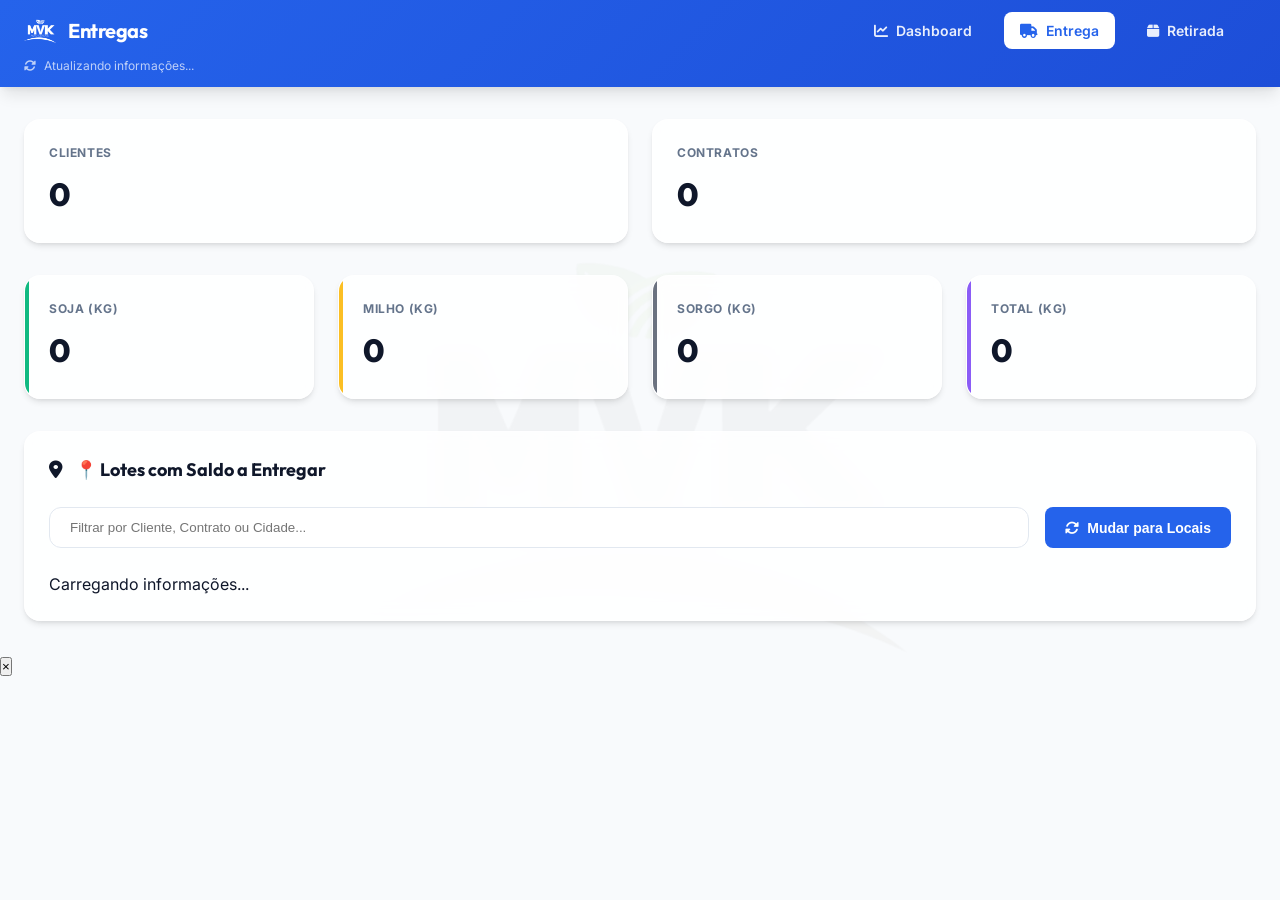
==== commit 75b23525: "Add files via upload" ====
--- a/lotes-entrega.html
+++ b/lotes-entrega.html
@@ -5,402 +5,90 @@
   <meta name="viewport" content="width=device-width,initial-scale=1" />
   <title>Controle de Lotes — Lotes de Entrega</title>
   <link rel="stylesheet" href="https://cdnjs.cloudflare.com/ajax/libs/font-awesome/6.5.0/css/all.min.css" />
-  <style>
-  :root{
-    --primary:#2563eb; --accent:#0ea5e9; --bg:#f6fbff; --card:#fff; --text:#0f172a;
-    --muted:#6b7280; --success:#10b981; --warning:#f59e0b;
-    --status-carregado: #10b981;
-    --status-embarque: #3b82f6;
-    --status-transito: #ef4444;
-    --status-contratar: #f97316;
-    --produto-soja: #10b981;
-    --produto-milho: #fbbf24;
-    --produto-sorgo: #6b7280;
-    --produto-total: #8b5cf6;
-  }
-  *{box-sizing:border-box}
-  body{
-    font-family:Inter, "Segoe UI", Roboto, Arial, sans-serif;
-    margin:0;
-    background:var(--bg);
-    color:var(--text);
-    padding:12px
-  }
-  body::before {
-    content: '';
-    position: fixed;
-    top: 0;
-    left: 0;
-    width: 100%;
-    height: 100%;
-    background-image: url('https://raw.githubusercontent.com/mvkpasta-prog/planilhas-lotes/main/mvklogo.png');
-    background-repeat: no-repeat;
-    background-position: center center;
-    background-size: 80vh;
-    opacity: 0.05;
-    z-index: -1;
-    pointer-events: none;
-  }
-  header{
-    background:linear-gradient(90deg,var(--primary),var(--accent));
-    color:white;
-    padding:12px;
-    border-radius:8px;
-    margin-bottom:16px;
-    text-align:center;
-    font-weight:700;
-    display:flex;
-    align-items:center;
-    justify-content:space-between;
-    gap:8px;
-    flex-wrap: wrap;
-  }
-  .header-title { 
-    display:flex; 
-    align-items:center; 
-    gap:8px; 
-    min-width:200px; 
-  }
-  .last-update-top { 
-    font-size:12px; 
-    color:rgba(255,255,255,0.9); 
-    display:flex; 
-    align-items:center; 
-    gap:6px; 
-  }
-  .wrap{
-    max-width:1400px;
-    margin:0 auto;
-    width:100%
-  }
-  .header-btn { 
-    background:#fff; 
-    color:var(--primary); 
-    border:none; 
-    padding:6px 10px; 
-    border-radius:6px; 
-    cursor:pointer; 
-    font-weight:700; 
-    font-size:13px; 
-    text-decoration:none; 
-    transition:background .2s, opacity .2s; 
-    display:flex; 
-    align-items:center; 
-    gap:6px; 
-    white-space: nowrap;
-  }
-  .header-btn:hover { 
-    background:var(--bg); 
-    opacity:.95; 
-  }
-  .status-cards {
-    display: grid;
-    grid-template-columns: repeat(2, 1fr);
-    gap: 12px;
-    margin-bottom: 20px;
-  }
-  .status-card{
-    background:var(--card);
-    border-radius:8px;
-    padding:10px;
-    box-shadow:0 3px 8px rgba(0,0,0,0.06);
-    text-align:center;
-    transition:all .3s; 
-    min-height:72px; 
-    display:flex; 
-    flex-direction:column; 
-    justify-content:center;
-  }
-  .status-card:hover{
-    transform:translateY(-2px);
-    box-shadow:0 5px 12px rgba(0,0,0,0.08)
-  }
-  .status-card h3{
-    margin:0 0 6px 0;
-    font-size:14px;
-    color:var(--text);
-    font-weight:600
-  }
-  .status-card .count{
-    font-size:22px;
-    font-weight:700;
-    margin:6px 0
-  }
-  .product-row {
-    grid-column: 1 / -1;
-    display: grid;
-    grid-template-columns: repeat(4, 1fr);
-    gap: 12px;
-  }
-  .clientes-section{
-    margin-bottom:24px
-  }
-  .clientes-container{
-    display:grid;
-    grid-template-columns:repeat(auto-fill,minmax(300px,1fr));
-    gap:16px;
-    margin-bottom:24px
-  }
-  .cliente-card{
-    background:var(--card);
-    border-radius:8px;
-    padding:14px;
-    box-shadow:0 3px 8px rgba(0,0,0,0.06);
-    transition:all .3s; 
-    cursor:pointer;
-  }
-  .cliente-card:hover{
-    transform:translateY(-2px);
-    box-shadow:0 5px 12px rgba(0,0,0,0.08)
-  }
-  .cliente-name{
-    font-weight:700;
-    font-size:16px;
-    color:var(--text);
-    margin:0 0 6px 0
-  }
-  .cliente-info{
-    display:flex;
-    justify-content:space-between;
-    margin-bottom:6px;
-    align-items:center
-  }
-  .info-label{
-    font-weight:600;
-    color:var(--muted);
-    font-size:12px
-  }
-  .info-value{
-    font-weight:700;
-    font-size:13px
-  }
-  .cliente-produto{
-    padding:3px 7px;
-    border-radius:5px;
-    font-size:11px;
-    font-weight:600;
-    display:inline-block;
-    margin-top:4px;
-    color: white;
-  }
-  .status-pendente-tag{
-    background-color: var(--status-embarque);
-    color: white;
-    padding: 2px 7px;
-    border-radius: 10px;
-    font-size: 11px;
-    font-weight: 600;
-  }
-  .empty{
-    color:var(--muted);
-    font-style:italic;
-    padding:10px;
-    text-align:center;
-  }
-  #filterInput {
-    flex-grow:1; 
-    min-width:200px; 
-    padding:10px; 
-    border:1px solid #ccc; 
-    border-radius:6px; 
-    font-size:14px
-  }
-  .modal-overlay {
-    position:fixed; 
-    top:0; 
-    left:0; 
-    width:100%; 
-    height:100%; 
-    background:rgba(0,0,0,0.6); 
-    display:none; 
-    justify-content:center; 
-    align-items:center; 
-    z-index:1000
-  }
-  .modal-content {
-    background:var(--card); 
-    padding:20px; 
-    border-radius:8px; 
-    max-width:600px; 
-    width:95%; 
-    max-height:90vh; 
-    overflow-y:auto; 
-    position:relative;
-  }
-  .modal-close {
-    position:absolute; 
-    top:10px; 
-    right:10px; 
-    background:none; 
-    border:none; 
-    font-size:22px; 
-    cursor:pointer; 
-    color:var(--muted)
-  }
-  .modal-header h3 {
-    margin-top:0; 
-    font-size:18px; 
-    color:var(--primary); 
-    border-bottom:2px solid var(--accent); 
-    padding-bottom:8px; 
-    margin-bottom:15px;
-  }
-  .modal-body p {
-    margin:5px 0; 
-    font-size:14px
-  }
-  .modal-body .info-label {
-    font-weight:600; 
-    color:var(--text); 
-    display:inline-block; 
-    min-width:160px;
-  }
-  .modal-body .info-value {
-    font-weight:400; 
-    color:var(--muted);
-  }
-  .modal-clientes-list {
-    margin-top:15px; 
-    padding-top:10px; 
-    border-top:1px dashed #ddd;
-  }
-  .modal-clientes-list h4 {
-    margin-top:0; 
-    margin-bottom:12px; 
-    font-size:14px; 
-    color:var(--accent);
-  }
-  .contrato-item {
-    background: #fbfdff;
-    padding: 10px;
-    border-radius: 6px;
-    margin-bottom: 8px;
-    border: 1px solid #edf2f7;
-  }
-  .contrato-item:last-child {margin-bottom: 0;}
-  .contrato-linha {
-    display: flex;
-    justify-content: space-between;
-    margin-top: 4px;
-    font-size: 13px;
-  }
-  .contrato-linha:first-child {margin-top: 0;}
-  .toggle-btn {
-    background: var(--primary);
-    color: white;
-    border: none;
-    padding: 8px 12px;
-    border-radius: 6px;
-    cursor: pointer;
-    font-weight: 700;
-    font-size: 14px;
-    transition: opacity 0.2s;
-    display: flex;
-    align-items: center;
-    gap: 6px;
-    white-space: nowrap;
-  }
-  .toggle-btn.secondary {
-    background: #ffffff;
-    color: var(--primary);
-    border: 2px solid rgba(255,255,255,0.15);
-  }
-  .toggle-btn:hover { opacity: 0.95; }
-  @media (max-width:1100px){
-    .product-row { grid-template-columns: repeat(2, 1fr); }
-  }
-  @media (max-width:700px){
-    .status-cards { grid-template-columns: 1fr; }
-    .product-row { grid-template-columns: repeat(2,1fr); }
-  }
-  @media (max-width:480px){
-    .product-row { grid-template-columns: 1fr; }
-  }
-  @media (max-width:600px){
-    body{padding:8px}
-    .cliente-card{min-width:100%; padding:12px}
-    header {flex-direction:column; align-items:flex-start; gap:10px}
-    .header-btn {width:100%; justify-content:center; order:2}
-    .header-title {width:100%; justify-content:space-between}
-    .last-update-top {order:3}
-  }
-  </style>
-
-  <!-- Scripts de autenticação Google (iguais às outras páginas) -->
+  <link rel="stylesheet" href="style.css" />
   <script src="https://accounts.google.com/gsi/client" onload="gisLoaded()" async defer></script>
   <script src="https://apis.google.com/js/api.js" onload="gapiLoaded()" async defer></script>
   <script src="auth_config.js"></script>
 </head>
 <body>
   <header>
-    <div class="header-title">
-      <img src="https://raw.githubusercontent.com/mvkpasta-prog/planilhas-lotes/main/mvklogo.png" alt="Logo MVK" style="height:22px; vertical-align:middle; margin-right:8px;">
-      Controle de Lotes — Lotes de Entrega
+    <div class="wrap nav-container">
+      <div class="brand">
+        <img src="mvklogo.png" alt="MVK">
+        Entregas
+      </div>
+      
+      <div class="nav-links">
+        <a href="index.html" class="nav-link"><i class="fas fa-chart-line"></i> Dashboard</a>
+        <a href="lotes-entrega.html" class="nav-link active"><i class="fas fa-truck"></i> Entrega</a>
+        <a href="Retiradas.html" class="nav-link"><i class="fas fa-box"></i> Retirada</a>
+        
+        <div id="auth_container">
+          <button id="authorize_button" class="btn-auth" onclick="handleAuthClick()" style="display: none;">
+            <i class="fab fa-google"></i> Login
+          </button>
+          <button id="signout_button" class="btn-auth" onclick="handleSignoutClick()" style="display: none; background: rgba(255,255,255,0.1); color: white;">
+            <i class="fas fa-sign-out-alt"></i> Sair
+          </button>
+        </div>
+      </div>
     </div>
-    <div style="display:flex; gap:8px; flex-wrap:wrap; align-items:center;">
-      <a href="index.html" class="header-btn" title="Voltar para a página principal">
-        <i class="fas fa-home"></i> Página Inicial
-      </a>
-      <a href="Retiradas.html" class="header-btn" title="Acessar Lotes de Retirada">
-        <i class="fas fa-box"></i> Lotes de Retirada
-      </a>
-
-      <!-- Botões de autenticação -->
-      <button id="authorize_button" class="header-btn" onclick="handleAuthClick()" style="display:none;">
-        <i class="fab fa-google"></i> Login
-      </button>
-      <button id="signout_button" class="header-btn" onclick="handleSignoutClick()" style="display:none;">
-        <i class="fas fa-sign-out-alt"></i> Sair
-      </button>
-    </div>
-    <div class="last-update-top" id="lastUpdateTop">
-      <i class="fas fa-hourglass-half"></i> <span>Atualizando.</span>
+    
+    <div class="wrap" style="margin-top: 0.5rem;">
+      <div class="last-update" id="lastUpdateTop">
+        <i class="fas fa-sync-alt fa-spin"></i> <span>Atualizando informações...</span>
+      </div>
     </div>
   </header>
 
-  <div class="wrap">
-    <div class="status-cards">
-      <div class="status-card">
-        <h3>CLIENTES</h3>
-        <div class="count" id="count-clientes">0</div>
-      </div>
-      <div class="status-card">
-        <h3>CONTRATOS</h3>
-        <div class="count" id="count-contratos">0</div>
-      </div>
-      <div class="product-row">
-        <div class="status-card produto-soja">
-          <h3>SOJA (KG)</h3>
-          <div class="count" id="count-soja">0</div>
-        </div>
-        <div class="status-card produto-milho">
-          <h3>MILHO (KG)</h3>
-          <div class="count" id="count-milho">0</div>
-        </div>
-        <div class="status-card">
-          <h3>SORGO (KG)</h3>
-          <div class="count" id="count-sorgo">0</div>
-        </div>
-        <div class="status-card">
-          <h3>TOTAL (KG)</h3>
-          <div class="count" id="count-total">0</div>
-        </div>
+  <main class="wrap animate-in">
+    <div class="stats-grid">
+      <div class="metric-card glass">
+        <div class="metric-label">Clientes</div>
+        <div class="metric-value" id="count-clientes">0</div>
+      </div>
+      <div class="metric-card glass">
+        <div class="metric-label">Contratos</div>
+        <div class="metric-value" id="count-contratos">0</div>
       </div>
     </div>
 
-    <div class="clientes-section">
-      <h2 style="margin-top:0;">📍 Lotes com Saldo a Entregar</h2>
-      <div style="display:flex; gap:10px; margin-bottom:16px; flex-wrap:wrap;">
-        <input type="text" id="filterInput" placeholder="Filtrar por Cliente, Contrato ou Cidade.">
-        <button class="toggle-btn" id="toggleViewBtn" onclick="toggleView()">
-          <i class="fas fa-sync-alt"></i> Mudar para Locais
+    <div class="stats-grid" style="grid-template-columns: repeat(auto-fit, minmax(220px, 1fr));">
+      <div class="metric-card glass metric-soja">
+        <div class="metric-label">Soja (KG)</div>
+        <div class="metric-value" id="count-soja">0</div>
+      </div>
+      <div class="metric-card glass metric-milho">
+        <div class="metric-label">Milho (KG)</div>
+        <div class="metric-value" id="count-milho">0</div>
+      </div>
+      <div class="metric-card glass metric-sorgo">
+        <div class="metric-label">Sorgo (KG)</div>
+        <div class="metric-value" id="count-sorgo">0</div>
+      </div>
+      <div class="metric-card glass metric-total">
+        <div class="metric-label">Total (KG)</div>
+        <div class="metric-value" id="count-total">0</div>
+      </div>
+    </div>
+
+    <div class="card-section glass" style="padding: 1.5rem;">
+      <div class="section-title" style="margin-bottom: 1.5rem;">
+        <i class="fas fa-map-marker-alt"></i> 📍 Lotes com Saldo a Entregar
+      </div>
+      
+      <div class="filter-bar">
+        <input type="text" id="filterInput" class="search-input" placeholder="Filtrar por Cliente, Contrato ou Cidade...">
+        <button class="btn-auth" id="toggleViewBtn" onclick="toggleView()" style="background: var(--primary); color: white;">
+          <i class="fas fa-exchange-alt"></i> Mudar para Locais
         </button>
       </div>
-      <div class="clientes-container" id="clientesContainer">
-        <div class="empty">Carregando.</div>
+
+      <div class="client-grid" id="clientesContainer">
+        <div class="empty">Carregando informações...</div>
       </div>
     </div>
-  </div>
+  </main>
 
   <div id="resumoModal" class="modal-overlay">
     <div class="modal-content" role="dialog" aria-modal="true">
@@ -654,37 +342,46 @@
     }
     filtered.forEach(cli => {
       const card = document.createElement('div');
-      card.className = 'cliente-card';
+      card.className = 'client-card glass animate-in';
       const produtosList = Array.from(cli.produtos).join(' / ') || 'N/A';
       const cidadesList = Array.from(cli.cidades).join(' / ') || 'N/A';
 
       let produtosTags = '';
       cli.produtos.forEach(p => {
-        const corVar = getProdutoCorClasse(p);
-        produtosTags += `<span class="cliente-produto" style="background-color:${corVar};">${escapeHtml(p)}</span> `;
+        const pUp = p.toUpperCase();
+        let badgeClass = 'badge-info';
+        if (pUp.includes('SOJA')) badgeClass = 'badge-success';
+        else if (pUp.includes('MILHO')) badgeClass = 'badge-warning';
+        produtosTags += `<span class="badge ${badgeClass}" style="margin-right: 4px;">${escapeHtml(p)}</span>`;
       });
 
       card.innerHTML = `
-        <div class="cliente-name">${escapeHtml(cli.cliente)}</div>
-        <div class="cliente-info">
-          <span class="info-label">Saldo total:</span>
-          <span class="info-value">${formatNumber(cli.totalFalta)} KG</span>
-        </div>
-        <div class="cliente-info">
-          <span class="info-label">Volume total:</span>
-          <span class="info-value">${formatNumber(cli.totalVolume)} KG</span>
-        </div>
-        <div class="cliente-info">
-          <span class="info-label">Cidades:</span>
-          <span class="info-value">${escapeHtml(cidadesList)}</span>
-        </div>
-        <div class="cliente-info">
-          <span class="info-label">Produtos:</span>
-          <span class="info-value">${produtosTags || escapeHtml(produtosList)}</span>
-        </div>
-        <div class="cliente-info">
-          <span class="info-label">Contratos:</span>
-          <span class="info-value">${cli.contratos.length}</span>
+        <div class="client-header">
+          <div class="client-name">${escapeHtml(cli.cliente)}</div>
+          <div class="client-destination">${escapeHtml(cidadesList)}</div>
+        </div>
+        
+        <div style="margin-bottom: 1rem;">
+          ${produtosTags}
+        </div>
+
+        <div class="client-details">
+          <div class="detail-item">
+            <span class="detail-label">Saldo Total</span>
+            <span class="detail-value">${formatNumber(cli.totalFalta)} KG</span>
+          </div>
+          <div class="detail-item">
+            <span class="detail-label">Volume Total</span>
+            <span class="detail-value">${formatNumber(cli.totalVolume)} KG</span>
+          </div>
+          <div class="detail-item" style="grid-column: span 2; margin-top: 0.5rem; padding-top: 0.5rem; border-top: 1px dashed var(--border);">
+            <span class="detail-label">Contratos</span>
+            <span class="detail-value">${cli.contratos.length}</span>
+          </div>
+        </div>
+
+        <div style="margin-top: 1rem; text-align: right;">
+          <span style="font-size: 0.7rem; color: var(--primary); font-weight: 600;">Ver Detalhes <i class="fas fa-search-plus"></i></span>
         </div>
       `;
       card.addEventListener('click', () => openResumoModalCliente(cli));
@@ -715,43 +412,48 @@
     }
     filtered.forEach(city => {
       const card = document.createElement('div');
-      card.className = 'cliente-card';
+      card.className = 'client-card glass animate-in';
       const produtosList = Array.from(city.produtos).join(' / ') || 'N/A';
       const clientesList = Array.from(city.clientes).join(' / ') || 'N/A';
       const safraList = Array.from(city.safraSet).join(' / ');
 
       let produtosTags = '';
       city.produtos.forEach(p => {
-        const corVar = getProdutoCorClasse(p);
-        produtosTags += `<span class="cliente-produto" style="background-color:${corVar};">${escapeHtml(p)}</span> `;
+        const pUp = p.toUpperCase();
+        let badgeClass = 'badge-info';
+        if (pUp.includes('SOJA')) badgeClass = 'badge-success';
+        else if (pUp.includes('MILHO')) badgeClass = 'badge-warning';
+        produtosTags += `<span class="badge ${badgeClass}" style="margin-right: 4px;">${escapeHtml(p)}</span>`;
       });
 
       card.innerHTML = `
-        <div class="cliente-name">${escapeHtml(city.cidade)}</div>
-        <div class="cliente-info">
-          <span class="info-label">Saldo total:</span>
-          <span class="info-value">${formatNumber(city.totalFalta)} KG</span>
-        </div>
-        <div class="cliente-info">
-          <span class="info-label">Volume total:</span>
-          <span class="info-value">${formatNumber(city.totalVolume)} KG</span>
-        </div>
-        <div class="cliente-info">
-          <span class="info-label">Clientes:</span>
-          <span class="info-value">${escapeHtml(clientesList)}</span>
-        </div>
-        <div class="cliente-info">
-          <span class="info-label">Produtos:</span>
-          <span class="info-value">${produtosTags || escapeHtml(produtosList)}</span>
-        </div>
-        ${safraList ? `
-        <div class="cliente-info">
-          <span class="info-label">Safra(s):</span>
-          <span class="info-value">${escapeHtml(safraList)}</span>
-        </div>` : ''}
-        <div class="cliente-info">
-          <span class="info-label">Contratos:</span>
-          <span class="info-value">${city.contratos.length}</span>
+        <div class="client-header">
+          <div class="client-name">${escapeHtml(city.cidade)}</div>
+          <div class="client-destination">${escapeHtml(clientesList)}</div>
+        </div>
+        
+        <div style="margin-bottom: 1rem;">
+          ${produtosTags}
+          ${safraList ? `<span class="badge badge-info"><i class="fas fa-calendar-alt"></i> ${escapeHtml(safraList)}</span>` : ''}
+        </div>
+
+        <div class="client-details">
+          <div class="detail-item">
+            <span class="detail-label">Saldo Total</span>
+            <span class="detail-value">${formatNumber(city.totalFalta)} KG</span>
+          </div>
+          <div class="detail-item">
+            <span class="detail-label">Volume Total</span>
+            <span class="detail-value">${formatNumber(city.totalVolume)} KG</span>
+          </div>
+          <div class="detail-item" style="grid-column: span 2; margin-top: 0.5rem; padding-top: 0.5rem; border-top: 1px dashed var(--border);">
+            <span class="detail-label">Contratos</span>
+            <span class="detail-value">${city.contratos.length}</span>
+          </div>
+        </div>
+
+        <div style="margin-top: 1rem; text-align: right;">
+          <span style="font-size: 0.7rem; color: var(--primary); font-weight: 600;">Ver Detalhes <i class="fas fa-search-plus"></i></span>
         </div>
       `;
       card.addEventListener('click', () => openResumoModalCidade(city));
@@ -771,7 +473,11 @@
     html += `<div class="modal-clientes-list">`;
     html += `<h4>Contratos (${group.contratos.length}):</h4>`;
     group.contratos.forEach(c => {
-      const corVar = getProdutoCorClasse(c.produto);
+      const pUp = (c.produto || '').toUpperCase();
+      let badgeClass = 'badge-info';
+      if (pUp.includes('SOJA')) badgeClass = 'badge-success';
+      else if (pUp.includes('MILHO')) badgeClass = 'badge-warning';
+
       html += `
         <div class="contrato-item">
           <div class="contrato-linha">
@@ -784,7 +490,7 @@
           </div>
           <div class="contrato-linha">
             <strong>Produto:</strong>
-            <span class="produto-tag" style="background-color:${corVar}; color:white; padding:2px 6px; border-radius:4px; font-weight:600;">${escapeHtml(c.produto)}</span>
+            <span class="badge ${badgeClass}" style="font-size: 0.7rem;">${escapeHtml(c.produto)}</span>
           </div>
           <div class="contrato-linha">
             <strong>Volume:</strong>
@@ -819,7 +525,11 @@
     html += `<div class="modal-clientes-list">`;
     html += `<h4>Contratos (${group.contratos.length}):</h4>`;
     group.contratos.forEach(c => {
-      const corVar = getProdutoCorClasse(c.produto);
+      const pUp = (c.produto || '').toUpperCase();
+      let badgeClass = 'badge-info';
+      if (pUp.includes('SOJA')) badgeClass = 'badge-success';
+      else if (pUp.includes('MILHO')) badgeClass = 'badge-warning';
+
       html += `
         <div class="contrato-item">
           <div class="contrato-linha">
@@ -832,7 +542,7 @@
           </div>
           <div class="contrato-linha">
             <strong>Produto:</strong>
-            <span class="produto-tag" style="background-color:${corVar}; color:white; padding:2px 6px; border-radius:4px; font-weight:600;">${escapeHtml(c.produto)}</span>
+            <span class="badge ${badgeClass}" style="font-size: 0.7rem;">${escapeHtml(c.produto)}</span>
           </div>
           <div class="contrato-linha">
             <strong>Cidade:</strong>
@@ -889,29 +599,35 @@
 
   async function loadDataAndRender(isAutoUpdate = false) {
     try {
-      // se não tiver token ainda, não tenta buscar
       if (!accessToken) {
         console.log('Waiting for authentication.');
-        document.getElementById('lastUpdateTop').querySelector('span').innerText = 'Aguardando Login.';
+        document.getElementById('lastUpdateTop').innerHTML = `
+          <i class="fas fa-user-lock"></i> <span>Aguardando Login.</span>
+        `;
         return;
       }
 
-      if (isAutoUpdate) {
-        document.getElementById('lastUpdateTop').querySelector('span').innerText = 'Atualizando.';
-      } else {
-        document.getElementById('lastUpdateTop').querySelector('span').innerText = 'Atualizando.';
-      }
+      document.getElementById('lastUpdateTop').innerHTML = `
+        <i class="fas fa-sync-alt fa-spin"></i> <span>Atualizando informações...</span>
+      `;
 
       const parsed = await fetchSheetByGid(GID_ENTREGA);
       globalData = parsed.arrays || [];
       renderCurrentView();
-      document.getElementById('lastUpdateTop').querySelector('span').innerText =
-        `Última atualização: ${new Date().toLocaleString('pt-BR')}`;
+      
+      const now = new Date();
+      document.getElementById('lastUpdateTop').innerHTML = `
+        <i class="fas fa-check-circle"></i>
+        <span>Última atualização: ${now.toLocaleTimeString('pt-BR')} - ${now.toLocaleDateString('pt-BR')}</span>
+      `;
     } catch (err) {
       console.error(err);
       document.getElementById('clientesContainer').innerHTML =
         `<div class="empty">Erro ao carregar dados: ${escapeHtml(err.message)}</div>`;
-      document.getElementById('lastUpdateTop').querySelector('span').innerText = 'Erro na atualização';
+      document.getElementById('lastUpdateTop').innerHTML = `
+        <i class="fas fa-exclamation-triangle" style="color: #ef4444;"></i>
+        <span>Erro na atualização</span>
+      `;
     }
   }
 
--- a/style.css
+++ b/style.css
@@ -0,0 +1,418 @@
+@import url('https://fonts.googleapis.com/css2?family=Inter:wght@300;400;500;600;700&family=Outfit:wght@400;600;700&display=swap');
+
+:root {
+    --primary: #2563eb;
+    --primary-dark: #1d4ed8;
+    --primary-light: #60a5fa;
+    --accent: #0ea5e9;
+    --bg: #f8fafc;
+    --card-bg: rgba(255, 255, 255, 0.85);
+    --text-main: #0f172a;
+    --text-muted: #64748b;
+    --border: #e2e8f0;
+    --white: #ffffff;
+    
+    /* Stats Colors */
+    --status-carregado: #10b981;
+    --status-embarque: #3b82f6;
+    --status-transito: #ef4444;
+    --status-contratar: #f97316;
+    
+    /* Product Colors */
+    --prod-soja: #10b981;
+    --prod-milho: #fbbf24;
+    --prod-sorgo: #6b7280;
+    --prod-total: #8b5cf6;
+    
+    --shadow-sm: 0 1px 3px rgba(0,0,0,0.1), 0 1px 2px rgba(0,0,0,0.06);
+    --shadow-md: 0 4px 6px -1px rgba(0,0,0,0.1), 0 2px 4px -1px rgba(0,0,0,0.06);
+    --shadow-lg: 0 10px 15px -3px rgba(0,0,0,0.1), 0 4px 6px -2px rgba(0,0,0,0.05);
+    
+    --transition: all 0.3s cubic-bezier(0.4, 0, 0.2, 1);
+}
+
+* {
+    box-sizing: border-box;
+    margin: 0;
+    padding: 0;
+}
+
+body {
+    font-family: 'Inter', system-ui, -apple-system, sans-serif;
+    background-color: var(--bg);
+    color: var(--text-main);
+    line-height: 1.5;
+    min-height: 100vh;
+    padding-bottom: 2rem;
+}
+
+/* Background Watermark */
+body::before {
+    content: '';
+    position: fixed;
+    top: 50%;
+    left: 50%;
+    transform: translate(-50%, -50%);
+    width: 60vh;
+    height: 60vh;
+    background-image: url('mvklogo.png');
+    background-repeat: no-repeat;
+    background-position: center;
+    background-size: contain;
+    opacity: 0.03;
+    z-index: -1;
+    pointer-events: none;
+}
+
+.wrap {
+    max-width: 1400px;
+    margin: 0 auto;
+    padding: 0 1.5rem;
+}
+
+/* Glassmorphism Effect */
+.glass {
+    background: var(--card-bg);
+    backdrop-filter: blur(8px);
+    -webkit-backdrop-filter: blur(8px);
+    border: 1px solid rgba(255, 255, 255, 0.4);
+    box-shadow: var(--shadow-md);
+}
+
+/* Header & Nav */
+header {
+    background: linear-gradient(135deg, var(--primary), var(--primary-dark));
+    color: var(--white);
+    padding: 0.75rem 0;
+    position: sticky;
+    top: 0;
+    z-index: 1000;
+    box-shadow: var(--shadow-lg);
+    margin-bottom: 2rem;
+}
+
+.nav-container {
+    display: flex;
+    justify-content: space-between;
+    align-items: center;
+}
+
+.brand {
+    display: flex;
+    align-items: center;
+    gap: 0.75rem;
+    font-family: 'Outfit', sans-serif;
+    font-weight: 700;
+    font-size: 1.25rem;
+    letter-spacing: -0.025em;
+}
+
+.brand img {
+    height: 32px;
+    filter: brightness(0) invert(1);
+}
+
+.nav-links {
+    display: flex;
+    gap: 1rem;
+    align-items: center;
+}
+
+.nav-link {
+    color: rgba(255, 255, 255, 0.9);
+    text-decoration: none;
+    font-size: 0.875rem;
+    font-weight: 600;
+    padding: 0.5rem 1rem;
+    border-radius: 0.5rem;
+    transition: var(--transition);
+    display: flex;
+    align-items: center;
+    gap: 0.5rem;
+}
+
+.nav-link:hover {
+    background: rgba(255, 255, 255, 0.1);
+    color: var(--white);
+}
+
+.nav-link.active {
+    background: var(--white);
+    color: var(--primary);
+}
+
+.last-update {
+    font-size: 0.75rem;
+    color: rgba(255, 255, 255, 0.7);
+    display: flex;
+    align-items: center;
+    gap: 0.5rem;
+}
+
+/* Auth Buttons */
+.btn-auth {
+    background: var(--white);
+    color: var(--primary);
+    border: none;
+    padding: 0.5rem 1.25rem;
+    border-radius: 0.5rem;
+    font-weight: 700;
+    font-size: 0.875rem;
+    cursor: pointer;
+    transition: var(--transition);
+    display: flex;
+    align-items: center;
+    gap: 0.5rem;
+}
+
+.btn-auth:hover {
+    transform: translateY(-1px);
+    box-shadow: 0 4px 12px rgba(0,0,0,0.1);
+}
+
+/* Metric Cards */
+.stats-grid {
+    display: grid;
+    grid-template-columns: repeat(auto-fit, minmax(280px, 1fr));
+    gap: 1.5rem;
+    margin-bottom: 2rem;
+}
+
+.metric-card {
+    border-radius: 1rem;
+    padding: 1.5rem;
+    display: flex;
+    flex-direction: column;
+    gap: 0.5rem;
+    transition: var(--transition);
+    position: relative;
+    overflow: hidden;
+}
+
+.metric-card::after {
+    content: '';
+    position: absolute;
+    top: 0;
+    left: 0;
+    width: 4px;
+    height: 100%;
+}
+
+.metric-card:hover {
+    transform: translateY(-4px);
+    box-shadow: var(--shadow-lg);
+}
+
+.metric-label {
+    font-size: 0.75rem;
+    font-weight: 700;
+    text-transform: uppercase;
+    letter-spacing: 0.05em;
+    color: var(--text-muted);
+}
+
+.metric-value {
+    font-size: 2rem;
+    font-weight: 800;
+    font-family: 'Outfit', sans-serif;
+    color: var(--text-main);
+}
+
+/* Status variants */
+.metric-carregado::after { background: var(--status-carregado); }
+.metric-embarque::after { background: var(--status-embarque); }
+.metric-transito::after { background: var(--status-transito); }
+.metric-contratar::after { background: var(--status-contratar); }
+
+.metric-soja::after { background: var(--prod-soja); }
+.metric-milho::after { background: var(--prod-milho); }
+.metric-sorgo::after { background: var(--prod-sorgo); }
+.metric-total::after { background: var(--prod-total); }
+
+/* Tables */
+.card-section {
+    border-radius: 1rem;
+    margin-bottom: 2rem;
+    overflow: hidden;
+}
+
+.section-header {
+    padding: 1.25rem 1.5rem;
+    background: var(--white);
+    border-bottom: 1px solid var(--border);
+    display: flex;
+    justify-content: space-between;
+    align-items: center;
+    cursor: pointer;
+}
+
+.section-title {
+    font-family: 'Outfit', sans-serif;
+    font-weight: 700;
+    font-size: 1.125rem;
+    display: flex;
+    align-items: center;
+    gap: 0.75rem;
+}
+
+.table-container {
+    padding: 1rem;
+    overflow-x: auto;
+}
+
+table {
+    width: 100%;
+    border-collapse: separate;
+    border-spacing: 0;
+    font-size: 0.875rem;
+}
+
+th {
+    background: #f1f5f9;
+    padding: 0.75rem 1rem;
+    text-align: left;
+    font-weight: 600;
+    color: var(--text-muted);
+    text-transform: uppercase;
+    font-size: 0.7rem;
+    letter-spacing: 0.05em;
+    border-bottom: 2px solid var(--border);
+}
+
+td {
+    padding: 1rem;
+    border-bottom: 1px solid var(--border);
+    color: var(--text-main);
+}
+
+tr:last-child td {
+    border-bottom: none;
+}
+
+tr:hover td {
+    background: rgba(241, 245, 249, 0.5);
+}
+
+/* Status Badges */
+.badge {
+    padding: 0.25rem 0.75rem;
+    border-radius: 9999px;
+    font-size: 0.75rem;
+    font-weight: 700;
+    text-transform: uppercase;
+}
+
+.badge-success { background: #dcfce7; color: #166534; }
+.badge-warning { background: #fef9c3; color: #854d0e; }
+.badge-danger { background: #fee2e2; color: #991b1b; }
+.badge-info { background: #e0f2fe; color: #075985; }
+
+/* Product Grid (Clients) */
+.client-grid {
+    display: grid;
+    grid-template-columns: repeat(auto-fill, minmax(320px, 1fr));
+    gap: 1.5rem;
+}
+
+.client-card {
+    border-radius: 1rem;
+    padding: 1.5rem;
+    transition: var(--transition);
+}
+
+.client-card:hover {
+    transform: translateY(-2px);
+}
+
+.client-header {
+    margin-bottom: 1rem;
+}
+
+.client-name {
+    font-weight: 700;
+    font-size: 1rem;
+    margin-bottom: 0.25rem;
+}
+
+.client-destination {
+    color: var(--accent);
+    font-size: 0.875rem;
+    font-weight: 600;
+}
+
+.client-details {
+    display: grid;
+    grid-template-columns: 1fr 1fr;
+    gap: 1rem;
+    margin-top: 1rem;
+    padding-top: 1rem;
+    border-top: 1px dashed var(--border);
+}
+
+.detail-item {
+    display: flex;
+    flex-direction: column;
+}
+
+.detail-label {
+    font-size: 0.7rem;
+    color: var(--text-muted);
+    font-weight: 600;
+    text-transform: uppercase;
+}
+
+.detail-value {
+    font-weight: 700;
+    font-size: 0.875rem;
+}
+
+/* Search/Filter Bar */
+.filter-bar {
+    display: flex;
+    gap: 1rem;
+    margin-bottom: 1.5rem;
+    flex-wrap: wrap;
+}
+
+.search-input {
+    flex: 1;
+    min-width: 250px;
+    padding: 0.75rem 1.25rem;
+    border-radius: 0.75rem;
+    border: 1px solid var(--border);
+    outline: none;
+    transition: var(--transition);
+}
+
+.search-input:focus {
+    border-color: var(--primary);
+    box-shadow: 0 0 0 3px rgba(37, 99, 235, 0.1);
+}
+
+/* Animations */
+@keyframes fadeIn {
+    from { opacity: 0; transform: translateY(10px); }
+    to { opacity: 1; transform: translateY(0); }
+}
+
+.animate-in {
+    animation: fadeIn 0.5s ease-out forwards;
+}
+
+/* Responsive */
+@media (max-width: 768px) {
+    .nav-container {
+        flex-direction: column;
+        gap: 1rem;
+    }
+    
+    .nav-links {
+        width: 100%;
+        overflow-x: auto;
+        padding-bottom: 0.5rem;
+    }
+    
+    .stats-grid {
+        grid-template-columns: 1fr;
+    }
+}
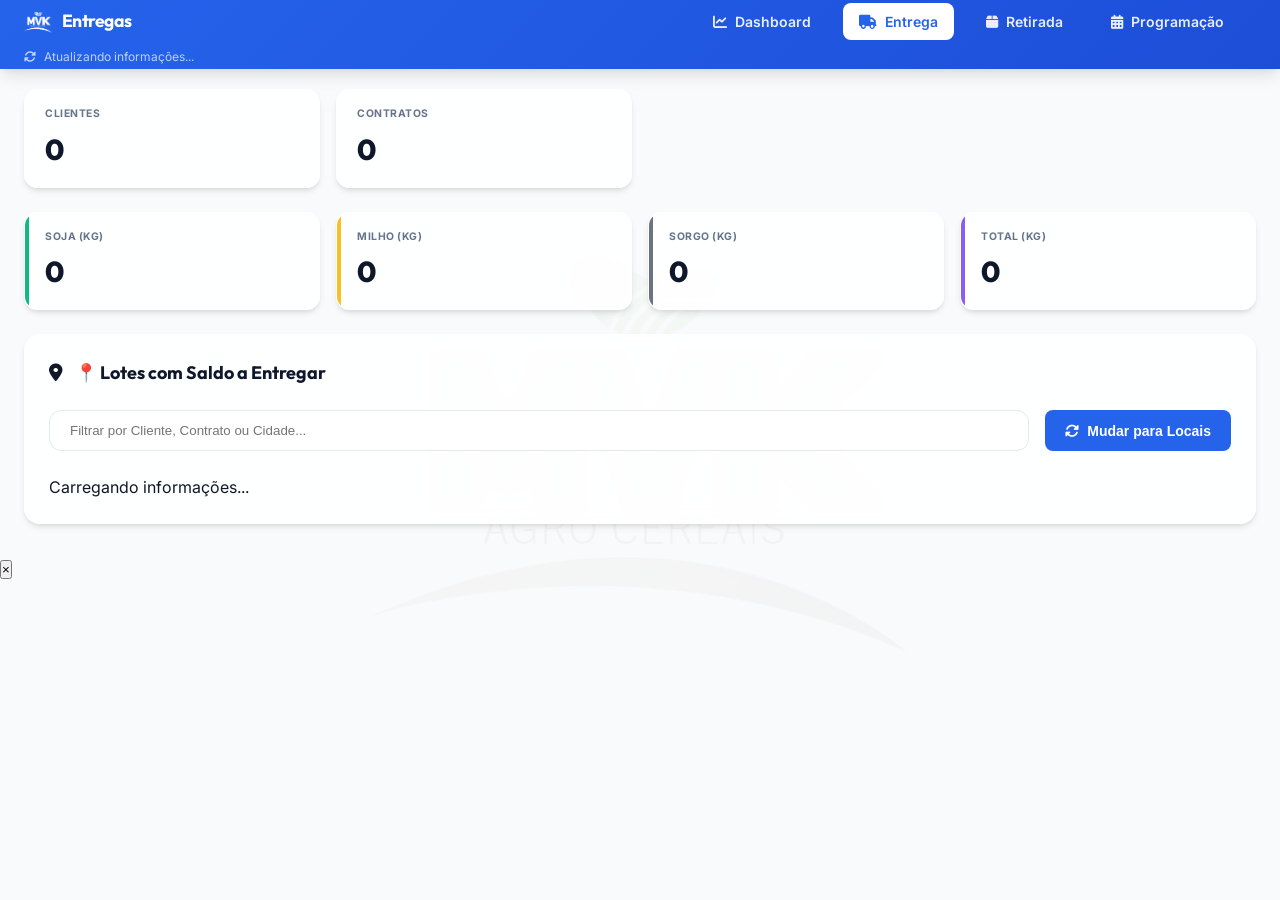
==== commit 49bc37ef: "Add files via upload" ====
--- a/lotes-entrega.html
+++ b/lotes-entrega.html
@@ -22,6 +22,7 @@
         <a href="index.html" class="nav-link"><i class="fas fa-chart-line"></i> Dashboard</a>
         <a href="lotes-entrega.html" class="nav-link active"><i class="fas fa-truck"></i> Entrega</a>
         <a href="Retiradas.html" class="nav-link"><i class="fas fa-box"></i> Retirada</a>
+        <a href="programacao.html" class="nav-link"><i class="fas fa-calendar-alt"></i> Programação</a>
         
         <div id="auth_container">
           <button id="authorize_button" class="btn-auth" onclick="handleAuthClick()" style="display: none;">
@@ -166,12 +167,16 @@
     if (s.includes('-')) return s.split('-')[0].trim();
     return s;
   }
-  function extractCidadeFromDestino(texto) {
+  function extractCidadeFromDestino(texto, cliente) {
     if (!texto) return '';
     const s = String(texto);
     if (s.includes('-')) {
-      const parts = s.split('-');
-      return parts[parts.length - 1].trim();
+      const parts = s.split(' - ').map(p => p.trim());
+      // Exceção para o cliente CHS AGRONEGOCIO (A cidade fica entre o 4º e 5º traço)
+      if (cliente && normalizeText(cliente).includes('chs agronegocio')) {
+        return parts[4] || parts[parts.length - 1];
+      }
+      return parts[parts.length - 1];
     }
     return s.trim();
   }
@@ -196,7 +201,7 @@
       const cliente = (arr[clienteIndex] || 'Cliente Desconhecido').toString().trim();
       const produto = (arr[produtoIndex] || 'Produto Desconhecido').toString().trim();
       const destino = arr[destinoIndex] || '';
-      const cidade = extractCidadeFromDestino(destino);
+      const cidade = extractCidadeFromDestino(destino, cliente);
       const safra = arr[safraIndex] || '';
       const volume = parseNumber(arr[volumeIndex] || '0');
       const falta = parseNumber(arr[faltaIndex] || '0');
--- a/style.css
+++ b/style.css
@@ -83,13 +83,14 @@
 header {
     background: linear-gradient(135deg, var(--primary), var(--primary-dark));
     color: var(--white);
-    padding: 0.75rem 0;
+    padding: 0.2rem 0;
     position: sticky;
     top: 0;
     z-index: 1000;
     box-shadow: var(--shadow-lg);
-    margin-bottom: 2rem;
-}
+    margin-bottom: 1.25rem;
+}
+
 
 .nav-container {
     display: flex;
@@ -100,17 +101,18 @@
 .brand {
     display: flex;
     align-items: center;
-    gap: 0.75rem;
+    gap: 0.6rem;
     font-family: 'Outfit', sans-serif;
     font-weight: 700;
-    font-size: 1.25rem;
+    font-size: 1.1rem;
     letter-spacing: -0.025em;
 }
 
 .brand img {
-    height: 32px;
+    height: 28px;
     filter: brightness(0) invert(1);
 }
+
 
 .nav-links {
     display: flex;
@@ -173,17 +175,18 @@
 /* Metric Cards */
 .stats-grid {
     display: grid;
-    grid-template-columns: repeat(auto-fit, minmax(280px, 1fr));
-    gap: 1.5rem;
-    margin-bottom: 2rem;
-}
+    grid-template-columns: repeat(4, 1fr);
+    gap: 1rem;
+    margin-bottom: 1.5rem;
+}
+
 
 .metric-card {
-    border-radius: 1rem;
-    padding: 1.5rem;
+    border-radius: 0.85rem;
+    padding: 1rem 1.25rem;
     display: flex;
     flex-direction: column;
-    gap: 0.5rem;
+    gap: 0.35rem;
     transition: var(--transition);
     position: relative;
     overflow: hidden;
@@ -204,7 +207,7 @@
 }
 
 .metric-label {
-    font-size: 0.75rem;
+    font-size: 0.65rem;
     font-weight: 700;
     text-transform: uppercase;
     letter-spacing: 0.05em;
@@ -212,11 +215,12 @@
 }
 
 .metric-value {
-    font-size: 2rem;
+    font-size: 1.8rem;
     font-weight: 800;
     font-family: 'Outfit', sans-serif;
     color: var(--text-main);
 }
+
 
 /* Status variants */
 .metric-carregado::after { background: var(--status-carregado); }
@@ -400,19 +404,218 @@
 }
 
 /* Responsive */
+/* Composite Layout */
+.dashboard-composite {
+    display: grid;
+    grid-template-columns: 1fr 400px;
+    gap: 1.5rem;
+    margin-bottom: 2rem;
+    align-items: stretch;
+}
+
+
+.metrics-column {
+    display: flex;
+    flex-direction: column;
+    gap: 0;
+}
+
+.sidebar-column {
+    display: flex;
+}
+
+.city-highlights-card {
+    flex: 1;
+    display: flex;
+    flex-direction: column;
+    padding: 0.75rem 1rem !important; /* Compact padding */
+    border-left: none !important;
+    border-right: 4px solid var(--accent) !important;
+    min-height: 440px;
+    overflow: hidden;
+}
+
+
+
+
+.carousel-container {
+    height: 100%;
+    position: relative;
+    margin-top: 1rem;
+}
+
+.carousel-item {
+    position: absolute;
+    top: 0;
+    left: 0;
+    width: 100%;
+    opacity: 0;
+    transform: translateX(30px);
+    transition: all 0.8s cubic-bezier(0.4, 0, 0.2, 1);
+    display: flex;
+    flex-direction: column;
+}
+
+.carousel-item.active {
+    opacity: 1;
+    transform: translateX(0);
+}
+
+.carousel-item.exit {
+    opacity: 0;
+    transform: translateX(-30px);
+}
+
+.carousel-loading {
+    display: flex;
+    flex-direction: column;
+    align-items: center;
+    justify-content: center;
+    height: 100%;
+    gap: 1rem;
+    color: var(--text-muted);
+}
+
+/* Weather Display (Minimalist) */
+.weather-card {
+    margin: 1rem 0 0 0;
+    padding: 0.75rem 1rem;
+    background: rgba(255, 255, 255, 0.4);
+    border-radius: 1rem;
+    display: flex;
+    align-items: center;
+    justify-content: space-between;
+    border: 1px solid rgba(255, 255, 255, 0.2);
+}
+
+.weather-header {
+    font-size: 0.65rem;
+    text-transform: uppercase;
+    letter-spacing: 0.1em;
+    color: var(--text-muted);
+    margin-bottom: 0.25rem;
+    font-weight: 700;
+}
+
+.weather-main {
+    display: flex;
+    align-items: center;
+    gap: 0.75rem;
+}
+
+.weather-icon-large {
+    font-size: 2.2rem;
+}
+
+.weather-temp-large {
+    font-size: 1.8rem;
+    font-weight: 800;
+    font-family: 'Outfit', sans-serif;
+}
+
+
+.weather-condition {
+    font-size: 0.75rem;
+    font-weight: 600;
+    color: var(--text-muted);
+    text-transform: capitalize;
+}
+
+.city-name-large {
+    font-family: 'Outfit', sans-serif;
+    font-size: 1.6rem; /* Reduced for better fit */
+    font-weight: 800;
+    color: var(--primary);
+    margin-bottom: 0.5rem;
+    line-height: 1.1;
+    word-break: break-word;
+    overflow-wrap: break-word;
+}
+
+
+
+.shipment-details-large {
+    display: flex;
+    flex-direction: column;
+    gap: 0.5rem;
+    flex: 1;
+}
+
+.shipment-row {
+    display: flex;
+    justify-content: space-between;
+    align-items: center;
+    padding: 1rem;
+    background: rgba(255, 255, 255, 0.6);
+    border-radius: 1rem;
+    font-size: 1rem;
+}
+
+.shipment-label {
+    font-weight: 700;
+    color: var(--text-muted);
+    font-size: 0.8rem;
+    text-transform: uppercase;
+}
+
+.shipment-value {
+    font-weight: 900;
+    color: var(--text-main);
+    font-size: 1.25rem;
+    font-family: 'Outfit', sans-serif;
+}
+
+.shipment-total-row {
+    background: linear-gradient(135deg, var(--primary), var(--primary-dark)) !important;
+    color: white !important;
+    margin-top: auto; /* Push to bottom of shipment area */
+    padding: 1rem !important;
+}
+
+.shipment-total-row .shipment-label { color: rgba(255,255,255,0.7); }
+.shipment-total-row .shipment-value { color: white; font-size: 1.5rem; }
+
+
+
+@media (max-width: 1100px) {
+    .dashboard-composite {
+        grid-template-columns: 1fr;
+    }
+    
+    .sidebar-column {
+        height: auto;
+    }
+    
+    .city-highlights-card {
+        min-height: auto;
+    }
+}
+
 @media (max-width: 768px) {
     .nav-container {
         flex-direction: column;
-        gap: 1rem;
+        gap: 0.5rem;
     }
     
     .nav-links {
         width: 100%;
         overflow-x: auto;
-        padding-bottom: 0.5rem;
+        padding-bottom: 3px;
     }
     
     .stats-grid {
         grid-template-columns: 1fr;
     }
 }
+
+/* Animations & Carousel Logic */
+.updating-value {
+    animation: countPulse 0.4s ease-out;
+}
+
+@keyframes countPulse {
+    0% { transform: scale(1); }
+    50% { transform: scale(1.1); color: var(--primary-light); }
+    100% { transform: scale(1); }
+}
+
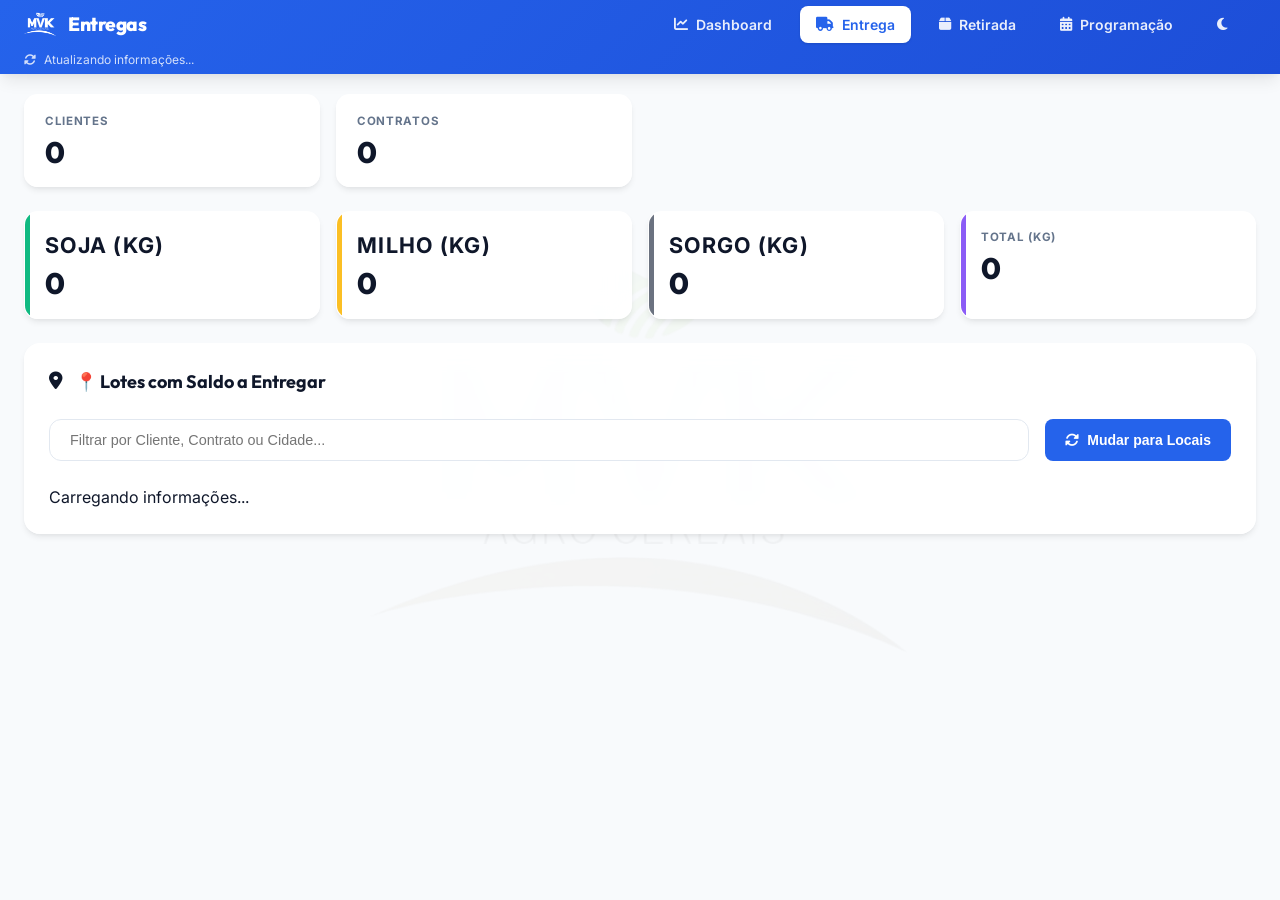
==== commit 883b5398: "Implementacao do Modo TV, Dark Mode, correcao de modais e toasts" ====
--- a/lotes-entrega.html
+++ b/lotes-entrega.html
@@ -1,659 +1,680 @@
-<!DOCTYPE html>
-<html lang="pt-BR">
-<head>
-  <meta charset="utf-8" />
-  <meta name="viewport" content="width=device-width,initial-scale=1" />
-  <title>Controle de Lotes — Lotes de Entrega</title>
-  <link rel="stylesheet" href="https://cdnjs.cloudflare.com/ajax/libs/font-awesome/6.5.0/css/all.min.css" />
-  <link rel="stylesheet" href="style.css" />
-  <script src="https://accounts.google.com/gsi/client" onload="gisLoaded()" async defer></script>
-  <script src="https://apis.google.com/js/api.js" onload="gapiLoaded()" async defer></script>
-  <script src="auth_config.js"></script>
-</head>
-<body>
-  <header>
-    <div class="wrap nav-container">
-      <div class="brand">
-        <img src="mvklogo.png" alt="MVK">
-        Entregas
-      </div>
-      
-      <div class="nav-links">
-        <a href="index.html" class="nav-link"><i class="fas fa-chart-line"></i> Dashboard</a>
-        <a href="lotes-entrega.html" class="nav-link active"><i class="fas fa-truck"></i> Entrega</a>
-        <a href="Retiradas.html" class="nav-link"><i class="fas fa-box"></i> Retirada</a>
-        <a href="programacao.html" class="nav-link"><i class="fas fa-calendar-alt"></i> Programação</a>
-        
-        <div id="auth_container">
-          <button id="authorize_button" class="btn-auth" onclick="handleAuthClick()" style="display: none;">
-            <i class="fab fa-google"></i> Login
-          </button>
-          <button id="signout_button" class="btn-auth" onclick="handleSignoutClick()" style="display: none; background: rgba(255,255,255,0.1); color: white;">
-            <i class="fas fa-sign-out-alt"></i> Sair
-          </button>
-        </div>
-      </div>
-    </div>
-    
-    <div class="wrap" style="margin-top: 0.5rem;">
-      <div class="last-update" id="lastUpdateTop">
-        <i class="fas fa-sync-alt fa-spin"></i> <span>Atualizando informações...</span>
-      </div>
-    </div>
-  </header>
-
-  <main class="wrap animate-in">
-    <div class="stats-grid">
-      <div class="metric-card glass">
-        <div class="metric-label">Clientes</div>
-        <div class="metric-value" id="count-clientes">0</div>
-      </div>
-      <div class="metric-card glass">
-        <div class="metric-label">Contratos</div>
-        <div class="metric-value" id="count-contratos">0</div>
-      </div>
-    </div>
-
-    <div class="stats-grid" style="grid-template-columns: repeat(auto-fit, minmax(220px, 1fr));">
-      <div class="metric-card glass metric-soja">
-        <div class="metric-label">Soja (KG)</div>
-        <div class="metric-value" id="count-soja">0</div>
-      </div>
-      <div class="metric-card glass metric-milho">
-        <div class="metric-label">Milho (KG)</div>
-        <div class="metric-value" id="count-milho">0</div>
-      </div>
-      <div class="metric-card glass metric-sorgo">
-        <div class="metric-label">Sorgo (KG)</div>
-        <div class="metric-value" id="count-sorgo">0</div>
-      </div>
-      <div class="metric-card glass metric-total">
-        <div class="metric-label">Total (KG)</div>
-        <div class="metric-value" id="count-total">0</div>
-      </div>
-    </div>
-
-    <div class="card-section glass" style="padding: 1.5rem;">
-      <div class="section-title" style="margin-bottom: 1.5rem;">
-        <i class="fas fa-map-marker-alt"></i> 📍 Lotes com Saldo a Entregar
-      </div>
-      
-      <div class="filter-bar">
-        <input type="text" id="filterInput" class="search-input" placeholder="Filtrar por Cliente, Contrato ou Cidade...">
-        <button class="btn-auth" id="toggleViewBtn" onclick="toggleView()" style="background: var(--primary); color: white;">
-          <i class="fas fa-exchange-alt"></i> Mudar para Locais
-        </button>
-      </div>
-
-      <div class="client-grid" id="clientesContainer">
-        <div class="empty">Carregando informações...</div>
-      </div>
-    </div>
-  </main>
-
-  <div id="resumoModal" class="modal-overlay">
-    <div class="modal-content" role="dialog" aria-modal="true">
-      <button class="modal-close" onclick="closeModal()">&times;</button>
-      <div id="modalContentBody"></div>
-    </div>
-  </div>
-
-  <script>
-  const SHEET_ID = '1o0wF2ScSkyxqY8FHFI-rA6k_3uMI2wsZr2wQG8JD4B4';
-  const GID_ENTREGA = '1186247985';
-  const AUTO_UPDATE_INTERVAL = 300000;
-  let globalData = [];
-  let currentView = localStorage.getItem('lotes_entregas_view') || 'cliente';
-
-  function normalizeHeader(h) { 
-    if (h==null) return ''; 
-    return String(h).trim().toLowerCase()
-      .normalize('NFD').replace(/[\u0300-\u036f]/g,'')
-      .replace(/[^a-z0-9]/g,''); 
-  }
-  function normalizeText(t) { 
-    if (t==null) return ''; 
-    return String(t).trim().toLowerCase()
-      .normalize('NFD').replace(/[\u0300-\u036f]/g,''); 
-  }
-  function parseCSV(text) {
-    if (!text) return { arrays: [], headersOrig: [], headersNorm: [], objects: [] };
-    const lines = text.split(/\r?\n/).filter(l => l.trim() !== '');
-    if (lines.length === 0) return { arrays: [], headersOrig: [], headersNorm: [], objects: [] };
-    const parsed = lines.map(line => line.split(/,(?=(?:[^"]*"[^"]*")*[^"]*$)/)
-      .map(c => c.replace(/^"|"$/g,'').trim()));
-    const headersOrig = parsed.shift().map(h => h || '');
-    const headersNorm = headersOrig.map(h => normalizeHeader(h));
-    const objects = parsed.map(cells => {
-      const obj = {};
-      headersNorm.forEach((key, idx) => { 
-        obj[key] = cells[idx] !== undefined ? cells[idx] : ''; 
-      });
-      return obj;
-    });
-    return { arrays: parsed, headersOrig, headersNorm, objects };
-  }
-
-  // *** Novo: usa Sheets API v4 via auth_config.js ***
-  async function fetchSheetByGid(gid) {
-    return await fetchSheetByGidV4(SHEET_ID, gid);
-  }
-
-  function parseNumber(val) {
-    if (val===undefined || val===null) return NaN;
-    const s = String(val).replace(/\s/g,'').replace(/\./g,'').replace(/,/g,'.');
-    return parseFloat(s.replace(/[^\d\.\-]/g,''));
-  }
-  function formatNumber(value) {
-    if (isNaN(value)) return '0';
-    return new Intl.NumberFormat('pt-BR').format(Math.round(value));
-  }
-  function escapeHtml(s) {
-    if (s===undefined || s===null) return '';
-    return String(s).replace(/[&<>"'\/]/g, c => ({
-      '&':'&amp;','<':'&lt;','>':'&gt;','"':'&quot;',"'":'&#x2F;'
-    }[c]));
-  }
-  function getProdutoCorClasse(produto) {
-    const p = (produto || '').toLowerCase();
-    if (p.includes('soja')) return 'var(--produto-soja)';
-    if (p.includes('milho')) return 'var(--produto-milho)';
-    if (p.includes('sorgo')) return 'var(--produto-sorgo)';
-    return 'var(--produto-sorgo)';
-  }
-  function extractContractNumber(raw) {
-    if (!raw) return '';
-    const s = String(raw).trim();
-    if (s.includes('-')) return s.split('-')[0].trim();
-    return s;
-  }
-  function extractCidadeFromDestino(texto, cliente) {
-    if (!texto) return '';
-    const s = String(texto);
-    if (s.includes('-')) {
-      const parts = s.split(' - ').map(p => p.trim());
-      // Exceção para o cliente CHS AGRONEGOCIO (A cidade fica entre o 4º e 5º traço)
-      if (cliente && normalizeText(cliente).includes('chs agronegocio')) {
-        return parts[4] || parts[parts.length - 1];
-      }
-      return parts[parts.length - 1];
-    }
-    return s.trim();
-  }
-
-  function processData(rowsArr) {
-    // índices baseados na estrutura da planilha de entrega
-    const contratoIndex = 1;
-    const clienteIndex = 2;
-    const produtoIndex = 3;
-    const destinoIndex = 4;
-    const safraIndex = 5;
-    const volumeIndex = 6;
-    const faltaIndex = 8;
-
-    const clientesMap = {};
-    const contratosSet = new Set();
-    let totalSoja = 0, totalMilho = 0, totalSorgo = 0, totalGeral = 0;
-
-    rowsArr.forEach(arr => {
-      const contratoRaw = arr[contratoIndex] || '';
-      const contrato = extractContractNumber(contratoRaw);
-      const cliente = (arr[clienteIndex] || 'Cliente Desconhecido').toString().trim();
-      const produto = (arr[produtoIndex] || 'Produto Desconhecido').toString().trim();
-      const destino = arr[destinoIndex] || '';
-      const cidade = extractCidadeFromDestino(destino, cliente);
-      const safra = arr[safraIndex] || '';
-      const volume = parseNumber(arr[volumeIndex] || '0');
-      const falta = parseNumber(arr[faltaIndex] || '0');
-
-      if (!contrato || isNaN(falta) || falta <= 0) return;
-
-      const keyCliente = cliente;
-      if (!clientesMap[keyCliente]) {
-        clientesMap[keyCliente] = {
-          cliente,
-          contratos: [],
-          totalFalta: 0,
-          totalVolume: 0,
-          cidades: new Set(),
-          produtos: new Set()
-        };
-      }
-      const cli = clientesMap[keyCliente];
-      cli.contratos.push({
-        contrato,
-        produto,
-        cidade,
-        safra,
-        volume,
-        falta
-      });
-      cli.totalFalta += falta;
-      cli.totalVolume += volume;
-      cli.cidades.add(cidade || 'Cidade Desconhecida');
-      cli.produtos.add(produto);
-
-      contratosSet.add(contrato);
-
-      const produtoLower = produto.toLowerCase();
-      if (produtoLower.includes('soja')) totalSoja += falta;
-      else if (produtoLower.includes('milho')) totalMilho += falta;
-      else if (produtoLower.includes('sorgo')) totalSorgo += falta;
-      totalGeral += falta;
-    });
-
-    document.getElementById('count-clientes').textContent = Object.keys(clientesMap).length;
-    document.getElementById('count-contratos').textContent = contratosSet.size;
-    document.getElementById('count-soja').textContent = formatNumber(totalSoja);
-    document.getElementById('count-milho').textContent = formatNumber(totalMilho);
-    document.getElementById('count-sorgo').textContent = formatNumber(totalSorgo);
-    document.getElementById('count-total').textContent = formatNumber(totalGeral);
-
-    return Object.values(clientesMap).sort((a,b)=>b.totalFalta-a.totalFalta);
-  }
-
-  function processDataByCity(rowsArr) {
-    const contratoIndex = 1;
-    const clienteIndex = 2;
-    const produtoIndex = 3;
-    const destinoIndex = 4;
-    const safraIndex = 5;
-    const volumeIndex = 6;
-    const faltaIndex = 8;
-
-    const cidadesMap = {};
-    const contratosSet = new Set();
-    let totalSoja = 0, totalMilho = 0, totalSorgo = 0, totalGeral = 0;
-
-    rowsArr.forEach(arr => {
-      const contratoRaw = arr[contratoIndex] || '';
-      const contrato = extractContractNumber(contratoRaw);
-      const cliente = (arr[clienteIndex] || 'Cliente Desconhecido').toString().trim();
-      const produto = (arr[produtoIndex] || 'Produto Desconhecido').toString().trim();
-      const destino = arr[destinoIndex] || '';
-      const cidade = extractCidadeFromDestino(destino) || 'Cidade Desconhecida';
-      const safra = arr[safraIndex] || '';
-      const volume = parseNumber(arr[volumeIndex] || '0');
-      const falta = parseNumber(arr[faltaIndex] || '0');
-
-      if (!contrato || isNaN(falta) || falta <= 0) return;
-
-      if (!cidadesMap[cidade]) {
-        cidadesMap[cidade] = {
-          cidade,
-          contratos: [],
-          totalFalta: 0,
-          totalVolume: 0,
-          clientes: new Set(),
-          produtos: new Set(),
-          safraSet: new Set()
-        };
-      }
-      const city = cidadesMap[cidade];
-      city.contratos.push({
-        contrato,
-        cliente,
-        produto,
-        cidade,
-        safra,
-        volume,
-        falta
-      });
-      city.totalFalta += falta;
-      city.totalVolume += volume;
-      city.clientes.add(cliente);
-      city.produtos.add(produto);
-      if (safra) city.safraSet.add(safra);
-
-      contratosSet.add(contrato);
-
-      const produtoLower = produto.toLowerCase();
-      if (produtoLower.includes('soja')) totalSoja += falta;
-      else if (produtoLower.includes('milho')) totalMilho += falta;
-      else if (produtoLower.includes('sorgo')) totalSorgo += falta;
-      totalGeral += falta;
-    });
-
-    document.getElementById('count-clientes').textContent = Object.keys(cidadesMap).length;
-    document.getElementById('count-contratos').textContent = contratosSet.size;
-    document.getElementById('count-soja').textContent = formatNumber(totalSoja);
-    document.getElementById('count-milho').textContent = formatNumber(totalMilho);
-    document.getElementById('count-sorgo').textContent = formatNumber(totalSorgo);
-    document.getElementById('count-total').textContent = formatNumber(totalGeral);
-
-    return Object.values(cidadesMap).sort((a,b)=>b.totalFalta-a.totalFalta);
-  }
-
-  function renderClientCards(clients, filterText) {
-    const container = document.getElementById('clientesContainer');
-    container.innerHTML = '';
-    const normFilter = normalizeText(filterText || '');
-    if (!clients || clients.length === 0) {
-      container.innerHTML = '<div class="empty">Nenhum registro encontrado.</div>';
-      return;
-    }
-    const filtered = clients.filter(c => {
-      if (!normFilter) return true;
-      const fullText = normalizeText(
-        c.cliente + ' ' +
-        Array.from(c.cidades).join(' ') + ' ' +
-        Array.from(c.produtos).join(' ')
-      );
-      return fullText.includes(normFilter);
-    });
-    if (filtered.length === 0) {
-      container.innerHTML = '<div class="empty">Nenhum cliente encontrado com esse filtro.</div>';
-      return;
-    }
-    filtered.forEach(cli => {
-      const card = document.createElement('div');
-      card.className = 'client-card glass animate-in';
-      const produtosList = Array.from(cli.produtos).join(' / ') || 'N/A';
-      const cidadesList = Array.from(cli.cidades).join(' / ') || 'N/A';
-
-      let produtosTags = '';
-      cli.produtos.forEach(p => {
-        const pUp = p.toUpperCase();
-        let badgeClass = 'badge-info';
-        if (pUp.includes('SOJA')) badgeClass = 'badge-success';
-        else if (pUp.includes('MILHO')) badgeClass = 'badge-warning';
-        produtosTags += `<span class="badge ${badgeClass}" style="margin-right: 4px;">${escapeHtml(p)}</span>`;
-      });
-
-      card.innerHTML = `
-        <div class="client-header">
-          <div class="client-name">${escapeHtml(cli.cliente)}</div>
-          <div class="client-destination">${escapeHtml(cidadesList)}</div>
-        </div>
-        
-        <div style="margin-bottom: 1rem;">
-          ${produtosTags}
-        </div>
-
-        <div class="client-details">
-          <div class="detail-item">
-            <span class="detail-label">Saldo Total</span>
-            <span class="detail-value">${formatNumber(cli.totalFalta)} KG</span>
-          </div>
-          <div class="detail-item">
-            <span class="detail-label">Volume Total</span>
-            <span class="detail-value">${formatNumber(cli.totalVolume)} KG</span>
-          </div>
-          <div class="detail-item" style="grid-column: span 2; margin-top: 0.5rem; padding-top: 0.5rem; border-top: 1px dashed var(--border);">
-            <span class="detail-label">Contratos</span>
-            <span class="detail-value">${cli.contratos.length}</span>
-          </div>
-        </div>
-
-        <div style="margin-top: 1rem; text-align: right;">
-          <span style="font-size: 0.7rem; color: var(--primary); font-weight: 600;">Ver Detalhes <i class="fas fa-search-plus"></i></span>
-        </div>
-      `;
-      card.addEventListener('click', () => openResumoModalCliente(cli));
-      container.appendChild(card);
-    });
-  }
-
-  function renderCityCards(cities, filterText) {
-    const container = document.getElementById('clientesContainer');
-    container.innerHTML = '';
-    const normFilter = normalizeText(filterText || '');
-    if (!cities || cities.length === 0) {
-      container.innerHTML = '<div class="empty">Nenhum registro encontrado.</div>';
-      return;
-    }
-    const filtered = cities.filter(c => {
-      if (!normFilter) return true;
-      const fullText = normalizeText(
-        c.cidade + ' ' +
-        Array.from(c.clientes).join(' ') + ' ' +
-        Array.from(c.produtos).join(' ')
-      );
-      return fullText.includes(normFilter);
-    });
-    if (filtered.length === 0) {
-      container.innerHTML = '<div class="empty">Nenhuma cidade encontrada com esse filtro.</div>';
-      return;
-    }
-    filtered.forEach(city => {
-      const card = document.createElement('div');
-      card.className = 'client-card glass animate-in';
-      const produtosList = Array.from(city.produtos).join(' / ') || 'N/A';
-      const clientesList = Array.from(city.clientes).join(' / ') || 'N/A';
-      const safraList = Array.from(city.safraSet).join(' / ');
-
-      let produtosTags = '';
-      city.produtos.forEach(p => {
-        const pUp = p.toUpperCase();
-        let badgeClass = 'badge-info';
-        if (pUp.includes('SOJA')) badgeClass = 'badge-success';
-        else if (pUp.includes('MILHO')) badgeClass = 'badge-warning';
-        produtosTags += `<span class="badge ${badgeClass}" style="margin-right: 4px;">${escapeHtml(p)}</span>`;
-      });
-
-      card.innerHTML = `
-        <div class="client-header">
-          <div class="client-name">${escapeHtml(city.cidade)}</div>
-          <div class="client-destination">${escapeHtml(clientesList)}</div>
-        </div>
-        
-        <div style="margin-bottom: 1rem;">
-          ${produtosTags}
-          ${safraList ? `<span class="badge badge-info"><i class="fas fa-calendar-alt"></i> ${escapeHtml(safraList)}</span>` : ''}
-        </div>
-
-        <div class="client-details">
-          <div class="detail-item">
-            <span class="detail-label">Saldo Total</span>
-            <span class="detail-value">${formatNumber(city.totalFalta)} KG</span>
-          </div>
-          <div class="detail-item">
-            <span class="detail-label">Volume Total</span>
-            <span class="detail-value">${formatNumber(city.totalVolume)} KG</span>
-          </div>
-          <div class="detail-item" style="grid-column: span 2; margin-top: 0.5rem; padding-top: 0.5rem; border-top: 1px dashed var(--border);">
-            <span class="detail-label">Contratos</span>
-            <span class="detail-value">${city.contratos.length}</span>
-          </div>
-        </div>
-
-        <div style="margin-top: 1rem; text-align: right;">
-          <span style="font-size: 0.7rem; color: var(--primary); font-weight: 600;">Ver Detalhes <i class="fas fa-search-plus"></i></span>
-        </div>
-      `;
-      card.addEventListener('click', () => openResumoModalCidade(city));
-      container.appendChild(card);
-    });
-  }
-
-  function openResumoModalCliente(group) {
-    const body = document.getElementById('modalContentBody');
-    let html = '';
-    html += `<div class="modal-header"><h3>Cliente: ${escapeHtml(group.cliente)}</h3></div>`;
-    html += `<div class="modal-body">`;
-    html += `<p><span class="info-label">Saldo total (kg):</span> <span class="info-value">${formatNumber(group.totalFalta)} KG</span></p>`;
-    html += `<p><span class="info-label">Volume total (kg):</span> <span class="info-value">${formatNumber(group.totalVolume)} KG</span></p>`;
-    html += `<p><span class="info-label">Cidades:</span> <span class="info-value">${escapeHtml(Array.from(group.cidades).join(' / ') || 'N/A')}</span></p>`;
-    html += `<p><span class="info-label">Produtos:</span> <span class="info-value">${escapeHtml(Array.from(group.produtos).join(' / ') || 'N/A')}</span></p>`;
-    html += `<div class="modal-clientes-list">`;
-    html += `<h4>Contratos (${group.contratos.length}):</h4>`;
-    group.contratos.forEach(c => {
-      const pUp = (c.produto || '').toUpperCase();
-      let badgeClass = 'badge-info';
-      if (pUp.includes('SOJA')) badgeClass = 'badge-success';
-      else if (pUp.includes('MILHO')) badgeClass = 'badge-warning';
-
-      html += `
-        <div class="contrato-item">
-          <div class="contrato-linha">
-            <strong>Contrato:</strong>
-            <span>${escapeHtml(c.contrato)}</span>
-          </div>
-          <div class="contrato-linha">
-            <strong>Cidade:</strong>
-            <span>${escapeHtml(c.cidade)}</span>
-          </div>
-          <div class="contrato-linha">
-            <strong>Produto:</strong>
-            <span class="badge ${badgeClass}" style="font-size: 0.7rem;">${escapeHtml(c.produto)}</span>
-          </div>
-          <div class="contrato-linha">
-            <strong>Volume:</strong>
-            <span>${formatNumber(c.volume)} KG</span>
-          </div>
-          ${c.safra ? `<div class="contrato-linha"><strong>Safra:</strong> <span>${escapeHtml(c.safra)}</span></div>` : ''}
-          <div class="contrato-linha">
-            <strong>Saldo:</strong>
-            <span>${formatNumber(c.falta)} KG</span>
-          </div>
-        </div>
-      `;
-    });
-    html += `</div></div>`;
-    body.innerHTML = html;
-    document.getElementById('resumoModal').style.display = 'flex';
-  }
-
-  function openResumoModalCidade(group) {
-    const body = document.getElementById('modalContentBody');
-    let html = '';
-    html += `<div class="modal-header"><h3>Cidade: ${escapeHtml(group.cidade)}</h3></div>`;
-    html += `<div class="modal-body">`;
-    html += `<p><span class="info-label">Saldo total (kg):</span> <span class="info-value">${formatNumber(group.totalFalta)} KG</span></p>`;
-    html += `<p><span class="info-label">Volume total (kg):</span> <span class="info-value">${formatNumber(group.totalVolume)} KG</span></p>`;
-    html += `<p><span class="info-label">Clientes:</span> <span class="info-value">${escapeHtml(Array.from(group.clientes).join(' / ') || 'N/A')}</span></p>`;
-    html += `<p><span class="info-label">Produtos:</span> <span class="info-value">${escapeHtml(Array.from(group.produtos).join(' / ') || 'N/A')}</span></p>`;
-    const safraList = Array.from(group.safraSet).join(' / ');
-    if (safraList) {
-      html += `<p><span class="info-label">Safra(s):</span> <span class="info-value">${escapeHtml(safraList)}</span></p>`;
-    }
-    html += `<div class="modal-clientes-list">`;
-    html += `<h4>Contratos (${group.contratos.length}):</h4>`;
-    group.contratos.forEach(c => {
-      const pUp = (c.produto || '').toUpperCase();
-      let badgeClass = 'badge-info';
-      if (pUp.includes('SOJA')) badgeClass = 'badge-success';
-      else if (pUp.includes('MILHO')) badgeClass = 'badge-warning';
-
-      html += `
-        <div class="contrato-item">
-          <div class="contrato-linha">
-            <strong>Contrato:</strong>
-            <span>${escapeHtml(c.contrato)}</span>
-          </div>
-          <div class="contrato-linha">
-            <strong>Cliente:</strong>
-            <span>${escapeHtml(c.cliente)}</span>
-          </div>
-          <div class="contrato-linha">
-            <strong>Produto:</strong>
-            <span class="badge ${badgeClass}" style="font-size: 0.7rem;">${escapeHtml(c.produto)}</span>
-          </div>
-          <div class="contrato-linha">
-            <strong>Cidade:</strong>
-            <span>${escapeHtml(c.cidade)}</span>
-          </div>
-          <div class="contrato-linha">
-            <strong>Volume:</strong>
-            <span>${formatNumber(c.volume)} KG</span>
-          </div>
-          ${c.safra ? `<div class="contrato-linha"><strong>Safra:</strong> <span>${escapeHtml(c.safra)}</span></div>` : ''}
-          <div class="contrato-linha">
-            <strong>Saldo:</strong>
-            <span>${formatNumber(c.falta)} KG</span>
-          </div>
-        </div>
-      `;
-    });
-    html += `</div></div>`;
-    body.innerHTML = html;
-    document.getElementById('resumoModal').style.display = 'flex';
-  }
-
-  function closeModal() {
-    document.getElementById('resumoModal').style.display = 'none';
-  }
-
-  function updateToggleButton() {
-    const btn = document.getElementById('toggleViewBtn');
-    if (!btn) return;
-    if (currentView === 'cliente') {
-      btn.innerHTML = '<i class="fas fa-sync-alt"></i> Mudar para Locais';
-    } else {
-      btn.innerHTML = '<i class="fas fa-sync-alt"></i> Mudar para Clientes';
-    }
-  }
-
-  function toggleView() {
-    currentView = (currentView === 'cliente') ? 'local' : 'cliente';
-    localStorage.setItem('lotes_entregas_view', currentView);
-    updateToggleButton();
-    renderCurrentView();
-  }
-
-  function renderCurrentView() {
-    const filter = document.getElementById('filterInput').value || '';
-    if (currentView === 'cliente') {
-      const clients = processData(globalData);
-      renderClientCards(clients, filter);
-    } else {
-      const cities = processDataByCity(globalData);
-      renderCityCards(cities, filter);
-    }
-  }
-
-  async function loadDataAndRender(isAutoUpdate = false) {
-    try {
-      if (!accessToken) {
-        console.log('Waiting for authentication.');
-        document.getElementById('lastUpdateTop').innerHTML = `
-          <i class="fas fa-user-lock"></i> <span>Aguardando Login.</span>
-        `;
-        return;
-      }
-
-      document.getElementById('lastUpdateTop').innerHTML = `
-        <i class="fas fa-sync-alt fa-spin"></i> <span>Atualizando informações...</span>
-      `;
-
-      const parsed = await fetchSheetByGid(GID_ENTREGA);
-      globalData = parsed.arrays || [];
-      renderCurrentView();
-      
-      const now = new Date();
-      document.getElementById('lastUpdateTop').innerHTML = `
-        <i class="fas fa-check-circle"></i>
-        <span>Última atualização: ${now.toLocaleTimeString('pt-BR')} - ${now.toLocaleDateString('pt-BR')}</span>
-      `;
-    } catch (err) {
-      console.error(err);
-      document.getElementById('clientesContainer').innerHTML =
-        `<div class="empty">Erro ao carregar dados: ${escapeHtml(err.message)}</div>`;
-      document.getElementById('lastUpdateTop').innerHTML = `
-        <i class="fas fa-exclamation-triangle" style="color: #ef4444;"></i>
-        <span>Erro na atualização</span>
-      `;
-    }
-  }
-
-  document.getElementById('filterInput').addEventListener('input', () => {
-    renderCurrentView();
-  });
-  document.getElementById('resumoModal').addEventListener('click', (e) => {
-    if (e.target === document.getElementById('resumoModal')) closeModal();
-  });
-
-  updateToggleButton();
-
-  // Quando o login estiver ok, carrega a planilha de entrega
-  onAuthSuccess = () => {
-    loadDataAndRender();
-  };
-
-  // Atualização automática respeitando o login
-  setInterval(() => {
-    loadDataAndRender(true);
-  }, AUTO_UPDATE_INTERVAL);
-  </script>
-</body>
-</html>
+<!DOCTYPE html>
+<html lang="pt-BR">
+<head>
+  <meta charset="utf-8" />
+  <meta name="viewport" content="width=device-width,initial-scale=1" />
+  <title>Controle de Lotes — Lotes de Entrega</title>
+  <link rel="stylesheet" href="https://cdnjs.cloudflare.com/ajax/libs/font-awesome/6.5.0/css/all.min.css" />
+  <link rel="stylesheet" href="style.css" />
+  <script src="https://accounts.google.com/gsi/client" onload="gisLoaded()" async defer></script>
+  <script src="https://apis.google.com/js/api.js" onload="gapiLoaded()" async defer></script>
+  <script src="auth_config.js"></script>
+</head>
+<body>
+  <header>
+    <div class="wrap nav-container">
+      <div class="brand">
+        <img src="mvklogo.png" alt="MVK">
+        Entregas
+      </div>
+      
+      <div class="nav-links">
+        <a href="index.html" class="nav-link"><i class="fas fa-chart-line"></i> Dashboard</a>
+        <a href="lotes-entrega.html" class="nav-link active"><i class="fas fa-truck"></i> Entrega</a>
+        <a href="Retiradas.html" class="nav-link"><i class="fas fa-box"></i> Retirada</a>
+        <a href="programacao.html" class="nav-link"><i class="fas fa-calendar-alt"></i> Programação</a>
+        
+        <button type="button" id="themeToggleBtn" class="nav-link btn-theme" onclick="toggleTheme()" title="Alternar Tema Claro / Escuro">
+          <i class="fas fa-moon"></i>
+        </button>
+
+        <div id="auth_container">
+          <button id="authorize_button" class="btn-auth" onclick="handleAuthClick()" style="display: none;">
+            <i class="fab fa-google"></i> Login
+          </button>
+          <button id="signout_button" class="btn-auth" onclick="handleSignoutClick()" style="display: none; background: rgba(255,255,255,0.1); color: white;">
+            <i class="fas fa-sign-out-alt"></i> Sair
+          </button>
+        </div>
+      </div>
+    </div>
+    
+    <div class="wrap" style="margin-top: 0.5rem;">
+      <div class="last-update" id="lastUpdateTop">
+        <i class="fas fa-sync-alt fa-spin"></i> <span>Atualizando informações...</span>
+      </div>
+    </div>
+  </header>
+
+  <main class="wrap animate-in">
+    <div class="stats-grid">
+      <div class="metric-card glass">
+        <div class="metric-label">Clientes</div>
+        <div class="metric-value" id="count-clientes">0</div>
+      </div>
+      <div class="metric-card glass">
+        <div class="metric-label">Contratos</div>
+        <div class="metric-value" id="count-contratos">0</div>
+      </div>
+    </div>
+
+    <div class="stats-grid" style="grid-template-columns: repeat(auto-fit, minmax(220px, 1fr));">
+      <div class="metric-card glass metric-soja">
+        <div class="metric-label">Soja (KG)</div>
+        <div class="metric-value" id="count-soja">0</div>
+      </div>
+      <div class="metric-card glass metric-milho">
+        <div class="metric-label">Milho (KG)</div>
+        <div class="metric-value" id="count-milho">0</div>
+      </div>
+      <div class="metric-card glass metric-sorgo">
+        <div class="metric-label">Sorgo (KG)</div>
+        <div class="metric-value" id="count-sorgo">0</div>
+      </div>
+      <div class="metric-card glass metric-total">
+        <div class="metric-label">Total (KG)</div>
+        <div class="metric-value" id="count-total">0</div>
+      </div>
+    </div>
+
+    <div class="card-section glass" style="padding: 1.5rem;">
+      <div class="section-title" style="margin-bottom: 1.5rem;">
+        <i class="fas fa-map-marker-alt"></i> 📍 Lotes com Saldo a Entregar
+      </div>
+      
+      <div class="filter-bar">
+        <input type="text" id="filterInput" class="search-input" placeholder="Filtrar por Cliente, Contrato ou Cidade...">
+        <button class="btn-auth" id="toggleViewBtn" onclick="toggleView()" style="background: var(--primary); color: white;">
+          <i class="fas fa-exchange-alt"></i> Mudar para Locais
+        </button>
+      </div>
+
+      <div class="client-grid" id="clientesContainer">
+        <div class="empty">Carregando informações...</div>
+      </div>
+    </div>
+  </main>
+
+  <div id="resumoModal" class="modal-overlay">
+    <div class="modal-content" role="dialog" aria-modal="true">
+      <button class="modal-close" onclick="closeModal()">&times;</button>
+      <div id="modalContentBody"></div>
+    </div>
+  </div>
+
+  <script>
+  const SHEET_ID = '1o0wF2ScSkyxqY8FHFI-rA6k_3uMI2wsZr2wQG8JD4B4';
+  const GID_ENTREGA = '1186247985';
+  const AUTO_UPDATE_INTERVAL = 300000;
+  let globalData = [];
+  let currentView = localStorage.getItem('lotes_entregas_view') || 'cliente';
+
+  function normalizeHeader(h) { 
+    if (h==null) return ''; 
+    return String(h).trim().toLowerCase()
+      .normalize('NFD').replace(/[\u0300-\u036f]/g,'')
+      .replace(/[^a-z0-9]/g,''); 
+  }
+  function normalizeText(t) { 
+    if (t==null) return ''; 
+    return String(t).trim().toLowerCase()
+      .normalize('NFD').replace(/[\u0300-\u036f]/g,''); 
+  }
+  function parseCSV(text) {
+    if (!text) return { arrays: [], headersOrig: [], headersNorm: [], objects: [] };
+    const lines = text.split(/\r?\n/).filter(l => l.trim() !== '');
+    if (lines.length === 0) return { arrays: [], headersOrig: [], headersNorm: [], objects: [] };
+    const parsed = lines.map(line => line.split(/,(?=(?:[^"]*"[^"]*")*[^"]*$)/)
+      .map(c => c.replace(/^"|"$/g,'').trim()));
+    const headersOrig = parsed.shift().map(h => h || '');
+    const headersNorm = headersOrig.map(h => normalizeHeader(h));
+    const objects = parsed.map(cells => {
+      const obj = {};
+      headersNorm.forEach((key, idx) => { 
+        obj[key] = cells[idx] !== undefined ? cells[idx] : ''; 
+      });
+      return obj;
+    });
+    return { arrays: parsed, headersOrig, headersNorm, objects };
+  }
+
+  // *** Novo: usa Sheets API v4 via auth_config.js ***
+  async function fetchSheetByGid(gid) {
+    return await fetchSheetByGidV4(SHEET_ID, gid);
+  }
+
+  function parseNumber(val) {
+    if (val===undefined || val===null) return NaN;
+    const s = String(val).replace(/\s/g,'').replace(/\./g,'').replace(/,/g,'.');
+    return parseFloat(s.replace(/[^\d\.\-]/g,''));
+  }
+  function formatNumber(value) {
+    if (isNaN(value)) return '0';
+    return new Intl.NumberFormat('pt-BR').format(Math.round(value));
+  }
+  function escapeHtml(s) {
+    if (s===undefined || s===null) return '';
+    return String(s).replace(/[&<>"'\/]/g, c => ({
+      '&':'&amp;','<':'&lt;','>':'&gt;','"':'&quot;',"'":'&#x2F;'
+    }[c]));
+  }
+  function getProdutoCorClasse(produto) {
+    const p = (produto || '').toLowerCase();
+    if (p.includes('soja')) return 'var(--produto-soja)';
+    if (p.includes('milho')) return 'var(--produto-milho)';
+    if (p.includes('sorgo')) return 'var(--produto-sorgo)';
+    return 'var(--produto-sorgo)';
+  }
+  function extractContractNumber(raw) {
+    if (!raw) return '';
+    const s = String(raw).trim();
+    if (s.includes('-')) return s.split('-')[0].trim();
+    return s;
+  }
+  function extractCidadeFromDestino(texto, cliente) {
+    if (!texto) return '';
+    const s = String(texto);
+    if (s.includes('-')) {
+      const parts = s.split(' - ').map(p => p.trim());
+      // Exceção para o cliente CHS AGRONEGOCIO (A cidade fica entre o 4º e 5º traço)
+      if (cliente && normalizeText(cliente).includes('chs agronegocio')) {
+        return parts[4] || parts[parts.length - 1];
+      }
+      return parts[parts.length - 1];
+    }
+    return s.trim();
+  }
+
+  function processData(rowsArr) {
+    // índices baseados na estrutura da planilha de entrega
+    const contratoIndex = 1;
+    const clienteIndex = 2;
+    const produtoIndex = 3;
+    const destinoIndex = 4;
+    const safraIndex = 5;
+    const volumeIndex = 6;
+    const faltaIndex = 8;
+
+    const clientesMap = {};
+    const contratosSet = new Set();
+    let totalSoja = 0, totalMilho = 0, totalSorgo = 0, totalGeral = 0;
+
+    rowsArr.forEach(arr => {
+      const contratoRaw = arr[contratoIndex] || '';
+      const contrato = extractContractNumber(contratoRaw);
+      const cliente = (arr[clienteIndex] || 'Cliente Desconhecido').toString().trim();
+      const produto = (arr[produtoIndex] || 'Produto Desconhecido').toString().trim();
+      const destino = arr[destinoIndex] || '';
+      const cidade = extractCidadeFromDestino(destino, cliente);
+      const safra = arr[safraIndex] || '';
+      const volume = parseNumber(arr[volumeIndex] || '0');
+      const falta = parseNumber(arr[faltaIndex] || '0');
+
+      if (!contrato || isNaN(falta) || falta <= 0) return;
+
+      const keyCliente = cliente;
+      if (!clientesMap[keyCliente]) {
+        clientesMap[keyCliente] = {
+          cliente,
+          contratos: [],
+          totalFalta: 0,
+          totalVolume: 0,
+          cidades: new Set(),
+          produtos: new Set()
+        };
+      }
+      const cli = clientesMap[keyCliente];
+      cli.contratos.push({
+        contrato,
+        produto,
+        cidade,
+        safra,
+        volume,
+        falta
+      });
+      cli.totalFalta += falta;
+      cli.totalVolume += volume;
+      cli.cidades.add(cidade || 'Cidade Desconhecida');
+      cli.produtos.add(produto);
+
+      contratosSet.add(contrato);
+
+      const produtoLower = produto.toLowerCase();
+      if (produtoLower.includes('soja')) totalSoja += falta;
+      else if (produtoLower.includes('milho')) totalMilho += falta;
+      else if (produtoLower.includes('sorgo')) totalSorgo += falta;
+      totalGeral += falta;
+    });
+
+    document.getElementById('count-clientes').textContent = Object.keys(clientesMap).length;
+    document.getElementById('count-contratos').textContent = contratosSet.size;
+    document.getElementById('count-soja').textContent = formatNumber(totalSoja);
+    document.getElementById('count-milho').textContent = formatNumber(totalMilho);
+    document.getElementById('count-sorgo').textContent = formatNumber(totalSorgo);
+    document.getElementById('count-total').textContent = formatNumber(totalGeral);
+
+    return Object.values(clientesMap).sort((a,b)=>b.totalFalta-a.totalFalta);
+  }
+
+  function processDataByCity(rowsArr) {
+    const contratoIndex = 1;
+    const clienteIndex = 2;
+    const produtoIndex = 3;
+    const destinoIndex = 4;
+    const safraIndex = 5;
+    const volumeIndex = 6;
+    const faltaIndex = 8;
+
+    const cidadesMap = {};
+    const contratosSet = new Set();
+    let totalSoja = 0, totalMilho = 0, totalSorgo = 0, totalGeral = 0;
+
+    rowsArr.forEach(arr => {
+      const contratoRaw = arr[contratoIndex] || '';
+      const contrato = extractContractNumber(contratoRaw);
+      const cliente = (arr[clienteIndex] || 'Cliente Desconhecido').toString().trim();
+      const produto = (arr[produtoIndex] || 'Produto Desconhecido').toString().trim();
+      const destino = arr[destinoIndex] || '';
+      const cidade = extractCidadeFromDestino(destino) || 'Cidade Desconhecida';
+      const safra = arr[safraIndex] || '';
+      const volume = parseNumber(arr[volumeIndex] || '0');
+      const falta = parseNumber(arr[faltaIndex] || '0');
+
+      if (!contrato || isNaN(falta) || falta <= 0) return;
+
+      if (!cidadesMap[cidade]) {
+        cidadesMap[cidade] = {
+          cidade,
+          contratos: [],
+          totalFalta: 0,
+          totalVolume: 0,
+          clientes: new Set(),
+          produtos: new Set(),
+          safraSet: new Set()
+        };
+      }
+      const city = cidadesMap[cidade];
+      city.contratos.push({
+        contrato,
+        cliente,
+        produto,
+        cidade,
+        safra,
+        volume,
+        falta
+      });
+      city.totalFalta += falta;
+      city.totalVolume += volume;
+      city.clientes.add(cliente);
+      city.produtos.add(produto);
+      if (safra) city.safraSet.add(safra);
+
+      contratosSet.add(contrato);
+
+      const produtoLower = produto.toLowerCase();
+      if (produtoLower.includes('soja')) totalSoja += falta;
+      else if (produtoLower.includes('milho')) totalMilho += falta;
+      else if (produtoLower.includes('sorgo')) totalSorgo += falta;
+      totalGeral += falta;
+    });
+
+    document.getElementById('count-clientes').textContent = Object.keys(cidadesMap).length;
+    document.getElementById('count-contratos').textContent = contratosSet.size;
+    document.getElementById('count-soja').textContent = formatNumber(totalSoja);
+    document.getElementById('count-milho').textContent = formatNumber(totalMilho);
+    document.getElementById('count-sorgo').textContent = formatNumber(totalSorgo);
+    document.getElementById('count-total').textContent = formatNumber(totalGeral);
+
+    return Object.values(cidadesMap).sort((a,b)=>b.totalFalta-a.totalFalta);
+  }
+
+  function renderClientCards(clients, filterText) {
+    const container = document.getElementById('clientesContainer');
+    container.innerHTML = '';
+    const normFilter = normalizeText(filterText || '');
+    if (!clients || clients.length === 0) {
+      container.innerHTML = '<div class="empty">Nenhum registro encontrado.</div>';
+      return;
+    }
+    const filtered = clients.filter(c => {
+      if (!normFilter) return true;
+      const fullText = normalizeText(
+        c.cliente + ' ' +
+        Array.from(c.cidades).join(' ') + ' ' +
+        Array.from(c.produtos).join(' ')
+      );
+      return fullText.includes(normFilter);
+    });
+    if (filtered.length === 0) {
+      container.innerHTML = '<div class="empty">Nenhum cliente encontrado com esse filtro.</div>';
+      return;
+    }
+    filtered.forEach(cli => {
+      const card = document.createElement('div');
+      card.className = 'client-card glass animate-in';
+      const produtosList = Array.from(cli.produtos).join(' / ') || 'N/A';
+      const cidadesList = Array.from(cli.cidades).join(' / ') || 'N/A';
+
+      let produtosTags = '';
+      cli.produtos.forEach(p => {
+        const pUp = p.toUpperCase();
+        let badgeClass = 'badge-info';
+        if (pUp.includes('SOJA')) badgeClass = 'badge-success';
+        else if (pUp.includes('MILHO')) badgeClass = 'badge-warning';
+        produtosTags += `<span class="badge ${badgeClass}" style="margin-right: 4px;">${escapeHtml(p)}</span>`;
+      });
+
+      card.innerHTML = `
+        <div class="client-header">
+          <div class="client-name">${escapeHtml(cli.cliente)}</div>
+          <div class="client-destination">${escapeHtml(cidadesList)}</div>
+        </div>
+        
+        <div style="margin-bottom: 1rem;">
+          ${produtosTags}
+        </div>
+
+        <div class="client-details">
+          <div class="detail-item">
+            <span class="detail-label">Saldo Total</span>
+            <span class="detail-value">${formatNumber(cli.totalFalta)} KG</span>
+          </div>
+          <div class="detail-item">
+            <span class="detail-label">Volume Total</span>
+            <span class="detail-value">${formatNumber(cli.totalVolume)} KG</span>
+          </div>
+          <div class="detail-item" style="grid-column: span 2; margin-top: 0.5rem; padding-top: 0.5rem; border-top: 1px dashed var(--border);">
+            <span class="detail-label">Contratos</span>
+            <span class="detail-value">${cli.contratos.length}</span>
+          </div>
+        </div>
+
+        <div style="margin-top: 1rem; text-align: right;">
+          <span style="font-size: 0.7rem; color: var(--primary); font-weight: 600;">Ver Detalhes <i class="fas fa-search-plus"></i></span>
+        </div>
+      `;
+      card.addEventListener('click', () => openResumoModalCliente(cli));
+      container.appendChild(card);
+    });
+  }
+
+  function renderCityCards(cities, filterText) {
+    const container = document.getElementById('clientesContainer');
+    container.innerHTML = '';
+    const normFilter = normalizeText(filterText || '');
+    if (!cities || cities.length === 0) {
+      container.innerHTML = '<div class="empty">Nenhum registro encontrado.</div>';
+      return;
+    }
+    const filtered = cities.filter(c => {
+      if (!normFilter) return true;
+      const fullText = normalizeText(
+        c.cidade + ' ' +
+        Array.from(c.clientes).join(' ') + ' ' +
+        Array.from(c.produtos).join(' ')
+      );
+      return fullText.includes(normFilter);
+    });
+    if (filtered.length === 0) {
+      container.innerHTML = '<div class="empty">Nenhuma cidade encontrada com esse filtro.</div>';
+      return;
+    }
+    filtered.forEach(city => {
+      const card = document.createElement('div');
+      card.className = 'client-card glass animate-in';
+      const produtosList = Array.from(city.produtos).join(' / ') || 'N/A';
+      const clientesList = Array.from(city.clientes).join(' / ') || 'N/A';
+      const safraList = Array.from(city.safraSet).join(' / ');
+
+      let produtosTags = '';
+      city.produtos.forEach(p => {
+        const pUp = p.toUpperCase();
+        let badgeClass = 'badge-info';
+        if (pUp.includes('SOJA')) badgeClass = 'badge-success';
+        else if (pUp.includes('MILHO')) badgeClass = 'badge-warning';
+        produtosTags += `<span class="badge ${badgeClass}" style="margin-right: 4px;">${escapeHtml(p)}</span>`;
+      });
+
+      card.innerHTML = `
+        <div class="client-header">
+          <div class="client-name">${escapeHtml(city.cidade)}</div>
+          <div class="client-destination">${escapeHtml(clientesList)}</div>
+        </div>
+        
+        <div style="margin-bottom: 1rem;">
+          ${produtosTags}
+          ${safraList ? `<span class="badge badge-info"><i class="fas fa-calendar-alt"></i> ${escapeHtml(safraList)}</span>` : ''}
+        </div>
+
+        <div class="client-details">
+          <div class="detail-item">
+            <span class="detail-label">Saldo Total</span>
+            <span class="detail-value">${formatNumber(city.totalFalta)} KG</span>
+          </div>
+          <div class="detail-item">
+            <span class="detail-label">Volume Total</span>
+            <span class="detail-value">${formatNumber(city.totalVolume)} KG</span>
+          </div>
+          <div class="detail-item" style="grid-column: span 2; margin-top: 0.5rem; padding-top: 0.5rem; border-top: 1px dashed var(--border);">
+            <span class="detail-label">Contratos</span>
+            <span class="detail-value">${city.contratos.length}</span>
+          </div>
+        </div>
+
+        <div style="margin-top: 1rem; text-align: right;">
+          <span style="font-size: 0.7rem; color: var(--primary); font-weight: 600;">Ver Detalhes <i class="fas fa-search-plus"></i></span>
+        </div>
+      `;
+      card.addEventListener('click', () => openResumoModalCidade(city));
+      container.appendChild(card);
+    });
+  }
+
+  function openResumoModalCliente(group) {
+    const body = document.getElementById('modalContentBody');
+    let html = '';
+    html += `<div class="modal-header"><h3>Cliente: ${escapeHtml(group.cliente)}</h3></div>`;
+    html += `<div class="modal-body">`;
+    html += `<p><span class="info-label">Saldo total (kg):</span> <span class="info-value">${formatNumber(group.totalFalta)} KG</span></p>`;
+    html += `<p><span class="info-label">Volume total (kg):</span> <span class="info-value">${formatNumber(group.totalVolume)} KG</span></p>`;
+    html += `<p><span class="info-label">Cidades:</span> <span class="info-value">${escapeHtml(Array.from(group.cidades).join(' / ') || 'N/A')}</span></p>`;
+    html += `<p><span class="info-label">Produtos:</span> <span class="info-value">${escapeHtml(Array.from(group.produtos).join(' / ') || 'N/A')}</span></p>`;
+    html += `<div class="modal-clientes-list">`;
+    html += `<h4>Contratos (${group.contratos.length}):</h4>`;
+    group.contratos.forEach(c => {
+      const pUp = (c.produto || '').toUpperCase();
+      let badgeClass = 'badge-info';
+      if (pUp.includes('SOJA')) badgeClass = 'badge-success';
+      else if (pUp.includes('MILHO')) badgeClass = 'badge-warning';
+
+      html += `
+        <div class="contrato-item">
+          <div class="contrato-linha">
+            <strong>Contrato:</strong>
+            <span>${escapeHtml(c.contrato)}</span>
+          </div>
+          <div class="contrato-linha">
+            <strong>Cidade:</strong>
+            <span>${escapeHtml(c.cidade)}</span>
+          </div>
+          <div class="contrato-linha">
+            <strong>Produto:</strong>
+            <span class="badge ${badgeClass}" style="font-size: 0.7rem;">${escapeHtml(c.produto)}</span>
+          </div>
+          <div class="contrato-linha">
+            <strong>Volume:</strong>
+            <span>${formatNumber(c.volume)} KG</span>
+          </div>
+          ${c.safra ? `<div class="contrato-linha"><strong>Safra:</strong> <span>${escapeHtml(c.safra)}</span></div>` : ''}
+          <div class="contrato-linha">
+            <strong>Saldo:</strong>
+            <span>${formatNumber(c.falta)} KG</span>
+          </div>
+        </div>
+      `;
+    });
+    html += `</div></div>`;
+    body.innerHTML = html;
+    document.getElementById('resumoModal').style.display = 'flex';
+  }
+
+  function openResumoModalCidade(group) {
+    const body = document.getElementById('modalContentBody');
+    let html = '';
+    html += `<div class="modal-header"><h3>Cidade: ${escapeHtml(group.cidade)}</h3></div>`;
+    html += `<div class="modal-body">`;
+    html += `<p><span class="info-label">Saldo total (kg):</span> <span class="info-value">${formatNumber(group.totalFalta)} KG</span></p>`;
+    html += `<p><span class="info-label">Volume total (kg):</span> <span class="info-value">${formatNumber(group.totalVolume)} KG</span></p>`;
+    html += `<p><span class="info-label">Clientes:</span> <span class="info-value">${escapeHtml(Array.from(group.clientes).join(' / ') || 'N/A')}</span></p>`;
+    html += `<p><span class="info-label">Produtos:</span> <span class="info-value">${escapeHtml(Array.from(group.produtos).join(' / ') || 'N/A')}</span></p>`;
+    const safraList = Array.from(group.safraSet).join(' / ');
+    if (safraList) {
+      html += `<p><span class="info-label">Safra(s):</span> <span class="info-value">${escapeHtml(safraList)}</span></p>`;
+    }
+    html += `<div class="modal-clientes-list">`;
+    html += `<h4>Contratos (${group.contratos.length}):</h4>`;
+    group.contratos.forEach(c => {
+      const pUp = (c.produto || '').toUpperCase();
+      let badgeClass = 'badge-info';
+      if (pUp.includes('SOJA')) badgeClass = 'badge-success';
+      else if (pUp.includes('MILHO')) badgeClass = 'badge-warning';
+
+      html += `
+        <div class="contrato-item">
+          <div class="contrato-linha">
+            <strong>Contrato:</strong>
+            <span>${escapeHtml(c.contrato)}</span>
+          </div>
+          <div class="contrato-linha">
+            <strong>Cliente:</strong>
+            <span>${escapeHtml(c.cliente)}</span>
+          </div>
+          <div class="contrato-linha">
+            <strong>Produto:</strong>
+            <span class="badge ${badgeClass}" style="font-size: 0.7rem;">${escapeHtml(c.produto)}</span>
+          </div>
+          <div class="contrato-linha">
+            <strong>Cidade:</strong>
+            <span>${escapeHtml(c.cidade)}</span>
+          </div>
+          <div class="contrato-linha">
+            <strong>Volume:</strong>
+            <span>${formatNumber(c.volume)} KG</span>
+          </div>
+          ${c.safra ? `<div class="contrato-linha"><strong>Safra:</strong> <span>${escapeHtml(c.safra)}</span></div>` : ''}
+          <div class="contrato-linha">
+            <strong>Saldo:</strong>
+            <span>${formatNumber(c.falta)} KG</span>
+          </div>
+        </div>
+      `;
+    });
+    html += `</div></div>`;
+    body.innerHTML = html;
+    document.getElementById('resumoModal').style.display = 'flex';
+  }
+
+  function closeModal() {
+    document.getElementById('resumoModal').style.display = 'none';
+  }
+
+  function updateToggleButton() {
+    const btn = document.getElementById('toggleViewBtn');
+    if (!btn) return;
+    if (currentView === 'cliente') {
+      btn.innerHTML = '<i class="fas fa-sync-alt"></i> Mudar para Locais';
+    } else {
+      btn.innerHTML = '<i class="fas fa-sync-alt"></i> Mudar para Clientes';
+    }
+  }
+
+  function toggleView() {
+    currentView = (currentView === 'cliente') ? 'local' : 'cliente';
+    localStorage.setItem('lotes_entregas_view', currentView);
+    updateToggleButton();
+    renderCurrentView();
+  }
+
+  function renderCurrentView() {
+    const filter = document.getElementById('filterInput').value || '';
+    if (currentView === 'cliente') {
+      const clients = processData(globalData);
+      renderClientCards(clients, filter);
+    } else {
+      const cities = processDataByCity(globalData);
+      renderCityCards(cities, filter);
+    }
+  }
+
+  async function loadDataAndRender(isAutoUpdate = false) {
+    try {
+      const hasAuth = localStorage.getItem('google_has_auth') === 'true';
+      if (!accessToken && !hasAuth) {
+        console.log('Waiting for authentication.');
+        document.getElementById('lastUpdateTop').innerHTML = `
+          <i class="fas fa-user-lock"></i> <span>Aguardando Login.</span>
+        `;
+        return;
+      }
+
+      document.getElementById('lastUpdateTop').innerHTML = `
+        <i class="fas fa-sync-alt fa-spin"></i> <span>Atualizando informações...</span>
+      `;
+
+      const parsed = await fetchSheetByGid(GID_ENTREGA);
+      globalData = parsed.arrays || [];
+      renderCurrentView();
+      
+      const now = new Date();
+      document.getElementById('lastUpdateTop').innerHTML = `
+        <i class="fas fa-check-circle"></i>
+        <span>Última atualização: ${now.toLocaleTimeString('pt-BR')} - ${now.toLocaleDateString('pt-BR')}</span>
+      `;
+    } catch (err) {
+      console.error(err);
+      const isOffline = !navigator.onLine;
+      const msg = isOffline ? 'Sem internet - Tentando reconectar...' : `Erro ao carregar dados: ${escapeHtml(err.message)}`;
+      
+      document.getElementById('clientesContainer').innerHTML = `<div class="empty">${msg}</div>`;
+      document.getElementById('lastUpdateTop').innerHTML = `
+        <i class="fas fa-${isOffline ? 'wifi' : 'exclamation-triangle'}" style="color: #ef4444;"></i>
+        <span>${isOffline ? 'Offline' : 'Erro na atualização'}</span>
+      `;
+    }
+  }
+
+  document.getElementById('filterInput').addEventListener('input', () => {
+    renderCurrentView();
+  });
+  document.getElementById('resumoModal').addEventListener('click', (e) => {
+    if (e.target === document.getElementById('resumoModal')) closeModal();
+  });
+  document.addEventListener('keydown', (e) => {
+    if (e.key === 'Escape' && document.getElementById('resumoModal').style.display === 'flex') {
+      closeModal();
+    }
+  });
+
+  updateToggleButton();
+
+  // Quando o login estiver ok, carrega a planilha de entrega
+  onAuthSuccess = () => {
+    loadDataAndRender();
+  };
+
+  // Atualização automática respeitando o login
+  setInterval(() => {
+    loadDataAndRender(true);
+  }, AUTO_UPDATE_INTERVAL);
+
+  // Registro de reconexão automática
+  registerOnlineRefresh(() => loadDataAndRender(true));
+
+  document.addEventListener('visibilitychange', function () {
+    if (!document.hidden) {
+      loadDataAndRender(true);
+    }
+  });
+  </script>
+</body>
+</html>
--- a/style.css
+++ b/style.css
@@ -1,4 +1,4 @@
-@import url('https://fonts.googleapis.com/css2?family=Inter:wght@300;400;500;600;700&family=Outfit:wght@400;600;700&display=swap');
+@import url('https://fonts.googleapis.com/css2?family=Inter:wght@300;400;500;600;700;800&family=Outfit:wght@400;500;600;700;800;900&display=swap');
 
 :root {
     --primary: #2563eb;
@@ -6,7 +6,8 @@
     --primary-light: #60a5fa;
     --accent: #0ea5e9;
     --bg: #f8fafc;
-    --card-bg: rgba(255, 255, 255, 0.85);
+    --card-bg: rgba(255, 255, 255, 0.92);
+    --card-bg-glass: rgba(255, 255, 255, 0.75);
     --text-main: #0f172a;
     --text-muted: #64748b;
     --border: #e2e8f0;
@@ -23,12 +24,116 @@
     --prod-milho: #fbbf24;
     --prod-sorgo: #6b7280;
     --prod-total: #8b5cf6;
+
+    /* Aliases para compatibilidade */
+    --produto-soja: var(--prod-soja);
+    --produto-milho: var(--prod-milho);
+    --produto-sorgo: var(--prod-sorgo);
+    --produto-total: var(--prod-total);
     
-    --shadow-sm: 0 1px 3px rgba(0,0,0,0.1), 0 1px 2px rgba(0,0,0,0.06);
-    --shadow-md: 0 4px 6px -1px rgba(0,0,0,0.1), 0 2px 4px -1px rgba(0,0,0,0.06);
-    --shadow-lg: 0 10px 15px -3px rgba(0,0,0,0.1), 0 4px 6px -2px rgba(0,0,0,0.05);
+    --shadow-sm: 0 1px 3px rgba(0,0,0,0.08), 0 1px 2px rgba(0,0,0,0.04);
+    --shadow-md: 0 4px 6px -1px rgba(0,0,0,0.08), 0 2px 4px -1px rgba(0,0,0,0.04);
+    --shadow-lg: 0 10px 15px -3px rgba(0,0,0,0.08), 0 4px 6px -2px rgba(0,0,0,0.04);
+    --shadow-xl: 0 20px 25px -5px rgba(0,0,0,0.1), 0 10px 10px -5px rgba(0,0,0,0.04);
     
     --transition: all 0.3s cubic-bezier(0.4, 0, 0.2, 1);
+}
+
+[data-theme="dark"] {
+    --bg: #0b1120;
+    --card-bg: rgba(30, 41, 59, 0.90);
+    --card-bg-glass: rgba(30, 41, 59, 0.75);
+    --text-main: #f8fafc;
+    --text-muted: #94a3b8;
+    --border: #334155;
+    --white: #1e293b;
+    
+    --shadow-sm: 0 1px 3px rgba(0,0,0,0.4);
+    --shadow-md: 0 4px 6px -1px rgba(0,0,0,0.45);
+    --shadow-lg: 0 10px 15px -3px rgba(0,0,0,0.5);
+    --shadow-xl: 0 20px 25px -5px rgba(0,0,0,0.6);
+}
+
+[data-theme="dark"] body::before {
+    filter: invert(1) brightness(0.8);
+    opacity: 0.03;
+}
+
+[data-theme="dark"] header {
+    background: linear-gradient(135deg, #1e293b, #0f172a);
+    border-bottom: 1px solid rgba(255, 255, 255, 0.08);
+}
+
+[data-theme="dark"] .glass {
+    background: var(--card-bg);
+    border-color: rgba(255, 255, 255, 0.08);
+}
+
+[data-theme="dark"] th {
+    background: #1e293b;
+    color: #94a3b8;
+    border-bottom-color: #334155;
+}
+
+[data-theme="dark"] tr:hover td {
+    background: rgba(51, 65, 85, 0.35);
+}
+
+[data-theme="dark"] .search-input {
+    background: #1e293b;
+    color: #f8fafc;
+    border-color: #334155;
+}
+
+[data-theme="dark"] .search-input::placeholder {
+    color: #64748b;
+}
+
+[data-theme="dark"] .weather-card {
+    background: rgba(15, 23, 42, 0.6);
+    border-color: rgba(255, 255, 255, 0.08);
+}
+
+[data-theme="dark"] .shipment-row {
+    background: rgba(15, 23, 42, 0.6);
+}
+
+[data-theme="dark"] .modal-content {
+    background: #1e293b;
+    border-color: #334155;
+    color: #f8fafc;
+}
+
+[data-theme="dark"] .modal-close {
+    background: #334155;
+    color: #94a3b8;
+}
+
+[data-theme="dark"] .modal-close:hover {
+    background: #ef4444;
+    color: white;
+}
+
+[data-theme="dark"] .contrato-item {
+    background: #0f172a;
+    border-color: #334155;
+}
+
+[data-theme="dark"] .toast {
+    background: #1e293b;
+    color: #f8fafc;
+    border-color: #334155;
+    box-shadow: 0 10px 25px -5px rgba(0,0,0,0.6);
+}
+
+[data-theme="dark"] body.tv-mode-active {
+    background-color: #0b1120;
+}
+
+.btn-theme {
+    font-size: 1.05rem;
+    padding: 0.5rem 0.75rem;
+    cursor: pointer;
 }
 
 * {
@@ -44,6 +149,7 @@
     line-height: 1.5;
     min-height: 100vh;
     padding-bottom: 2rem;
+    position: relative;
 }
 
 /* Background Watermark */
@@ -59,13 +165,13 @@
     background-repeat: no-repeat;
     background-position: center;
     background-size: contain;
-    opacity: 0.03;
+    opacity: 0.035;
     z-index: -1;
     pointer-events: none;
 }
 
 .wrap {
-    max-width: 1400px;
+    max-width: 1440px;
     margin: 0 auto;
     padding: 0 1.5rem;
 }
@@ -73,9 +179,9 @@
 /* Glassmorphism Effect */
 .glass {
     background: var(--card-bg);
-    backdrop-filter: blur(8px);
-    -webkit-backdrop-filter: blur(8px);
-    border: 1px solid rgba(255, 255, 255, 0.4);
+    backdrop-filter: blur(12px);
+    -webkit-backdrop-filter: blur(12px);
+    border: 1px solid rgba(255, 255, 255, 0.7);
     box-shadow: var(--shadow-md);
 }
 
@@ -83,14 +189,14 @@
 header {
     background: linear-gradient(135deg, var(--primary), var(--primary-dark));
     color: var(--white);
-    padding: 0.2rem 0;
+    padding: 0.35rem 0;
     position: sticky;
     top: 0;
     z-index: 1000;
     box-shadow: var(--shadow-lg);
     margin-bottom: 1.25rem;
-}
-
+    transition: var(--transition);
+}
 
 .nav-container {
     display: flex;
@@ -101,22 +207,21 @@
 .brand {
     display: flex;
     align-items: center;
-    gap: 0.6rem;
+    gap: 0.75rem;
     font-family: 'Outfit', sans-serif;
-    font-weight: 700;
-    font-size: 1.1rem;
+    font-weight: 800;
+    font-size: 1.2rem;
     letter-spacing: -0.025em;
 }
 
 .brand img {
-    height: 28px;
+    height: 32px;
     filter: brightness(0) invert(1);
 }
 
-
 .nav-links {
     display: flex;
-    gap: 1rem;
+    gap: 0.75rem;
     align-items: center;
 }
 
@@ -131,21 +236,37 @@
     display: flex;
     align-items: center;
     gap: 0.5rem;
+    border: none;
+    background: transparent;
+    cursor: pointer;
 }
 
 .nav-link:hover {
-    background: rgba(255, 255, 255, 0.1);
+    background: rgba(255, 255, 255, 0.15);
     color: var(--white);
 }
 
 .nav-link.active {
     background: var(--white);
     color: var(--primary);
+    box-shadow: var(--shadow-sm);
+}
+
+.nav-link.btn-tv-mode {
+    background: linear-gradient(135deg, #f59e0b, #d97706);
+    color: #ffffff;
+    font-weight: 700;
+    box-shadow: 0 2px 8px rgba(245, 158, 11, 0.35);
+}
+
+.nav-link.btn-tv-mode:hover {
+    transform: translateY(-1px);
+    box-shadow: 0 4px 12px rgba(245, 158, 11, 0.5);
 }
 
 .last-update {
     font-size: 0.75rem;
-    color: rgba(255, 255, 255, 0.7);
+    color: rgba(255, 255, 255, 0.8);
     display: flex;
     align-items: center;
     gap: 0.5rem;
@@ -169,7 +290,7 @@
 
 .btn-auth:hover {
     transform: translateY(-1px);
-    box-shadow: 0 4px 12px rgba(0,0,0,0.1);
+    box-shadow: 0 4px 12px rgba(0,0,0,0.12);
 }
 
 /* Metric Cards */
@@ -180,10 +301,9 @@
     margin-bottom: 1.5rem;
 }
 
-
 .metric-card {
     border-radius: 0.85rem;
-    padding: 1rem 1.25rem;
+    padding: 1.1rem 1.25rem;
     display: flex;
     flex-direction: column;
     gap: 0.35rem;
@@ -197,30 +317,37 @@
     position: absolute;
     top: 0;
     left: 0;
-    width: 4px;
+    width: 5px;
     height: 100%;
 }
 
 .metric-card:hover {
-    transform: translateY(-4px);
+    transform: translateY(-3px);
     box-shadow: var(--shadow-lg);
 }
 
 .metric-label {
-    font-size: 0.65rem;
+    font-size: 0.72rem;
     font-weight: 700;
     text-transform: uppercase;
-    letter-spacing: 0.05em;
+    letter-spacing: 0.06em;
     color: var(--text-muted);
 }
 
+.metric-soja .metric-label,
+.metric-milho .metric-label,
+.metric-sorgo .metric-label {
+    font-size: 1.35rem;
+    color: var(--text-main);
+}
+
 .metric-value {
-    font-size: 1.8rem;
+    font-size: 1.85rem;
     font-weight: 800;
     font-family: 'Outfit', sans-serif;
     color: var(--text-main);
-}
-
+    line-height: 1.1;
+}
 
 /* Status variants */
 .metric-carregado::after { background: var(--status-carregado); }
@@ -294,16 +421,19 @@
 }
 
 tr:hover td {
-    background: rgba(241, 245, 249, 0.5);
+    background: rgba(241, 245, 249, 0.6);
 }
 
 /* Status Badges */
 .badge {
-    padding: 0.25rem 0.75rem;
+    padding: 0.3rem 0.75rem;
     border-radius: 9999px;
     font-size: 0.75rem;
     font-weight: 700;
     text-transform: uppercase;
+    display: inline-flex;
+    align-items: center;
+    gap: 0.35rem;
 }
 
 .badge-success { background: #dcfce7; color: #166534; }
@@ -322,10 +452,12 @@
     border-radius: 1rem;
     padding: 1.5rem;
     transition: var(--transition);
+    cursor: pointer;
 }
 
 .client-card:hover {
-    transform: translateY(-2px);
+    transform: translateY(-3px);
+    box-shadow: var(--shadow-lg);
 }
 
 .client-header {
@@ -334,8 +466,9 @@
 
 .client-name {
     font-weight: 700;
-    font-size: 1rem;
+    font-size: 1.05rem;
     margin-bottom: 0.25rem;
+    color: var(--text-main);
 }
 
 .client-destination {
@@ -363,11 +496,12 @@
     color: var(--text-muted);
     font-weight: 600;
     text-transform: uppercase;
+    letter-spacing: 0.03em;
 }
 
 .detail-value {
     font-weight: 700;
-    font-size: 0.875rem;
+    font-size: 0.95rem;
 }
 
 /* Search/Filter Bar */
@@ -386,11 +520,13 @@
     border: 1px solid var(--border);
     outline: none;
     transition: var(--transition);
+    font-size: 0.9rem;
+    background: var(--white);
 }
 
 .search-input:focus {
     border-color: var(--primary);
-    box-shadow: 0 0 0 3px rgba(37, 99, 235, 0.1);
+    box-shadow: 0 0 0 3px rgba(37, 99, 235, 0.15);
 }
 
 /* Animations */
@@ -400,20 +536,18 @@
 }
 
 .animate-in {
-    animation: fadeIn 0.5s ease-out forwards;
-}
-
-/* Responsive */
-/* Composite Layout */
+    animation: fadeIn 0.4s ease-out forwards;
+}
+
+/* Composite Layout (Dashboard Principal) */
 .dashboard-composite {
     display: grid;
-    grid-template-columns: 1fr 400px;
+    grid-template-columns: 1fr 380px;
     gap: 1.5rem;
     margin-bottom: 2rem;
     align-items: stretch;
 }
 
-
 .metrics-column {
     display: flex;
     flex-direction: column;
@@ -428,20 +562,18 @@
     flex: 1;
     display: flex;
     flex-direction: column;
-    padding: 0.75rem 1rem !important; /* Compact padding */
+    padding: 1.1rem 1.25rem !important;
     border-left: none !important;
-    border-right: 4px solid var(--accent) !important;
+    border-right: 5px solid var(--accent) !important;
     min-height: 440px;
     overflow: hidden;
-}
-
-
-
+    position: relative;
+}
 
 .carousel-container {
     height: 100%;
     position: relative;
-    margin-top: 1rem;
+    margin-top: 0.75rem;
 }
 
 .carousel-item {
@@ -451,7 +583,7 @@
     width: 100%;
     opacity: 0;
     transform: translateX(30px);
-    transition: all 0.8s cubic-bezier(0.4, 0, 0.2, 1);
+    transition: all 0.7s cubic-bezier(0.4, 0, 0.2, 1);
     display: flex;
     flex-direction: column;
 }
@@ -476,22 +608,22 @@
     color: var(--text-muted);
 }
 
-/* Weather Display (Minimalist) */
+/* Weather Display */
 .weather-card {
-    margin: 1rem 0 0 0;
+    margin: 0.75rem 0 0 0;
     padding: 0.75rem 1rem;
-    background: rgba(255, 255, 255, 0.4);
-    border-radius: 1rem;
+    background: rgba(255, 255, 255, 0.6);
+    border-radius: 0.85rem;
     display: flex;
     align-items: center;
     justify-content: space-between;
-    border: 1px solid rgba(255, 255, 255, 0.2);
+    border: 1px solid rgba(255, 255, 255, 0.4);
 }
 
 .weather-header {
-    font-size: 0.65rem;
+    font-size: 0.68rem;
     text-transform: uppercase;
-    letter-spacing: 0.1em;
+    letter-spacing: 0.08em;
     color: var(--text-muted);
     margin-bottom: 0.25rem;
     font-weight: 700;
@@ -513,9 +645,8 @@
     font-family: 'Outfit', sans-serif;
 }
 
-
 .weather-condition {
-    font-size: 0.75rem;
+    font-size: 0.8rem;
     font-weight: 600;
     color: var(--text-muted);
     text-transform: capitalize;
@@ -523,16 +654,13 @@
 
 .city-name-large {
     font-family: 'Outfit', sans-serif;
-    font-size: 1.6rem; /* Reduced for better fit */
+    font-size: 1.65rem;
     font-weight: 800;
     color: var(--primary);
     margin-bottom: 0.5rem;
-    line-height: 1.1;
+    line-height: 1.15;
     word-break: break-word;
-    overflow-wrap: break-word;
-}
-
-
+}
 
 .shipment-details-large {
     display: flex;
@@ -545,17 +673,18 @@
     display: flex;
     justify-content: space-between;
     align-items: center;
-    padding: 1rem;
-    background: rgba(255, 255, 255, 0.6);
-    border-radius: 1rem;
-    font-size: 1rem;
+    padding: 0.85rem 1rem;
+    background: rgba(255, 255, 255, 0.65);
+    border-radius: 0.75rem;
+    font-size: 0.95rem;
 }
 
 .shipment-label {
     font-weight: 700;
     color: var(--text-muted);
-    font-size: 0.8rem;
+    font-size: 0.75rem;
     text-transform: uppercase;
+    letter-spacing: 0.04em;
 }
 
 .shipment-value {
@@ -568,15 +697,400 @@
 .shipment-total-row {
     background: linear-gradient(135deg, var(--primary), var(--primary-dark)) !important;
     color: white !important;
-    margin-top: auto; /* Push to bottom of shipment area */
-    padding: 1rem !important;
-}
-
-.shipment-total-row .shipment-label { color: rgba(255,255,255,0.7); }
-.shipment-total-row .shipment-value { color: white; font-size: 1.5rem; }
-
-
-
+    margin-top: auto;
+    padding: 0.9rem 1rem !important;
+}
+
+.shipment-total-row .shipment-label { color: rgba(255,255,255,0.8); }
+.shipment-total-row .shipment-value { color: white; font-size: 1.4rem; }
+
+/* Pulse animation on counter updates */
+.updating-value {
+    animation: countPulse 0.4s ease-out;
+}
+
+@keyframes countPulse {
+    0% { transform: scale(1); }
+    50% { transform: scale(1.08); color: var(--primary-light); }
+    100% { transform: scale(1); }
+}
+
+/* =========================================================
+   ESTILOS COMPLETOS DOS MODAIS (CORREÇÃO DE BUG CRÍTICO)
+   ========================================================= */
+.modal-overlay {
+    position: fixed;
+    top: 0;
+    left: 0;
+    width: 100vw;
+    height: 100vh;
+    background: rgba(15, 23, 42, 0.65);
+    backdrop-filter: blur(8px);
+    -webkit-backdrop-filter: blur(8px);
+    display: none;
+    align-items: center;
+    justify-content: center;
+    z-index: 9999;
+    padding: 1.5rem;
+    animation: modalFadeIn 0.25s ease-out;
+}
+
+@keyframes modalFadeIn {
+    from { opacity: 0; }
+    to { opacity: 1; }
+}
+
+.modal-content {
+    background: var(--white);
+    border-radius: 1.25rem;
+    max-width: 680px;
+    width: 100%;
+    max-height: 88vh;
+    overflow-y: auto;
+    position: relative;
+    padding: 2rem;
+    box-shadow: var(--shadow-xl);
+    border: 1px solid var(--border);
+    animation: modalSlideUp 0.3s cubic-bezier(0.16, 1, 0.3, 1);
+}
+
+@keyframes modalSlideUp {
+    from { opacity: 0; transform: translateY(20px) scale(0.97); }
+    to { opacity: 1; transform: translateY(0) scale(1); }
+}
+
+.modal-close {
+    position: absolute;
+    top: 1.25rem;
+    right: 1.25rem;
+    background: #f1f5f9;
+    border: none;
+    width: 36px;
+    height: 36px;
+    border-radius: 50%;
+    font-size: 1.4rem;
+    display: flex;
+    align-items: center;
+    justify-content: center;
+    color: var(--text-muted);
+    cursor: pointer;
+    transition: var(--transition);
+    z-index: 10;
+}
+
+.modal-close:hover {
+    background: #fee2e2;
+    color: #ef4444;
+    transform: rotate(90deg);
+}
+
+.modal-header {
+    border-bottom: 1px solid var(--border);
+    padding-bottom: 1rem;
+    margin-bottom: 1.25rem;
+}
+
+.modal-header h3 {
+    font-family: 'Outfit', sans-serif;
+    font-size: 1.35rem;
+    font-weight: 800;
+    color: var(--primary);
+    padding-right: 2rem;
+}
+
+.modal-body p {
+    margin-bottom: 0.6rem;
+    font-size: 0.95rem;
+    display: flex;
+    justify-content: space-between;
+    align-items: center;
+}
+
+.info-label {
+    font-weight: 600;
+    color: var(--text-muted);
+    font-size: 0.85rem;
+}
+
+.info-value {
+    font-weight: 700;
+    color: var(--text-main);
+}
+
+.status-pendente-tag {
+    color: #f97316;
+    font-weight: 700;
+}
+
+.status-carregado-tag {
+    color: #10b981;
+    font-weight: 700;
+}
+
+.modal-clientes-list {
+    margin-top: 1.5rem;
+    border-top: 1px dashed var(--border);
+    padding-top: 1.25rem;
+}
+
+.modal-clientes-list h4 {
+    font-family: 'Outfit', sans-serif;
+    font-size: 1.1rem;
+    font-weight: 700;
+    margin-bottom: 1rem;
+    color: var(--text-main);
+}
+
+.contrato-item {
+    background: #f8fafc;
+    border: 1px solid var(--border);
+    border-radius: 0.75rem;
+    padding: 1rem;
+    margin-bottom: 0.75rem;
+    display: grid;
+    grid-template-columns: repeat(auto-fit, minmax(140px, 1fr));
+    gap: 0.75rem;
+    transition: var(--transition);
+}
+
+.contrato-item:hover {
+    border-color: var(--primary-light);
+    background: #ffffff;
+    box-shadow: var(--shadow-sm);
+}
+
+.contrato-linha {
+    display: flex;
+    flex-direction: column;
+    gap: 0.15rem;
+}
+
+.contrato-linha strong {
+    font-size: 0.7rem;
+    text-transform: uppercase;
+    color: var(--text-muted);
+    letter-spacing: 0.04em;
+}
+
+.contrato-linha span {
+    font-size: 0.9rem;
+    font-weight: 700;
+    color: var(--text-main);
+}
+
+/* =========================================================
+   SISTEMA DE TOASTS E NOTIFICAÇÕES (ADEUS ALERT NATIVO)
+   ========================================================= */
+.toast-container {
+    position: fixed;
+    bottom: 2rem;
+    right: 2rem;
+    z-index: 10000;
+    display: flex;
+    flex-direction: column;
+    gap: 0.75rem;
+    pointer-events: none;
+}
+
+.toast {
+    background: var(--white);
+    color: var(--text-main);
+    padding: 1rem 1.25rem;
+    border-radius: 0.85rem;
+    box-shadow: 0 10px 25px -5px rgba(0, 0, 0, 0.15);
+    border-left: 5px solid var(--primary);
+    display: flex;
+    align-items: center;
+    gap: 0.85rem;
+    font-size: 0.9rem;
+    font-weight: 600;
+    pointer-events: auto;
+    animation: toastSlideIn 0.3s cubic-bezier(0.16, 1, 0.3, 1), toastFadeOut 0.3s ease forwards 4.7s;
+    max-width: 380px;
+}
+
+.toast-whatsapp {
+    border-left-color: #25d366;
+}
+
+.toast-whatsapp i {
+    color: #25d366;
+    font-size: 1.3rem;
+}
+
+.toast-btn {
+    background: #25d366;
+    color: white;
+    padding: 0.35rem 0.75rem;
+    border-radius: 0.4rem;
+    text-decoration: none;
+    font-size: 0.75rem;
+    font-weight: 700;
+    margin-left: auto;
+    transition: var(--transition);
+    display: inline-flex;
+    align-items: center;
+    gap: 0.35rem;
+}
+
+.toast-btn:hover {
+    background: #128c7e;
+}
+
+@keyframes toastSlideIn {
+    from { opacity: 0; transform: translateY(20px) scale(0.95); }
+    to { opacity: 1; transform: translateY(0) scale(1); }
+}
+
+@keyframes toastFadeOut {
+    to { opacity: 0; transform: translateY(10px); }
+}
+
+/* =========================================================
+   📺 MODO TV / PAINEL DE MONITORAMENTO (FULLSCREEN)
+   ========================================================= */
+.btn-tv-exit {
+    position: fixed;
+    top: 1.25rem;
+    right: 1.5rem;
+    background: rgba(15, 23, 42, 0.8);
+    color: white;
+    border: 1px solid rgba(255, 255, 255, 0.25);
+    padding: 0.6rem 1.25rem;
+    border-radius: 2rem;
+    font-size: 0.85rem;
+    font-weight: 700;
+    cursor: pointer;
+    display: none;
+    align-items: center;
+    gap: 0.5rem;
+    z-index: 10001;
+    backdrop-filter: blur(8px);
+    box-shadow: var(--shadow-lg);
+    transition: var(--transition);
+    opacity: 0.85;
+}
+
+.btn-tv-exit:hover {
+    opacity: 1;
+    background: rgba(239, 68, 68, 0.9);
+    border-color: #ef4444;
+    transform: scale(1.05);
+}
+
+/* Quando o Modo TV estiver ativo no Body */
+body.tv-mode-active {
+    overflow: hidden !important;
+    background-color: #f1f5f9;
+    padding-bottom: 0;
+    margin: 0;
+    height: 100vh;
+    width: 100vw;
+    display: flex;
+    align-items: center;
+    justify-content: center;
+}
+
+body.tv-mode-active::before {
+    opacity: 0.05;
+    width: 75vh;
+    height: 75vh;
+}
+
+body.tv-mode-active header,
+body.tv-mode-active #clientesContainer,
+body.tv-mode-active .section-title[style*="opacity: 0"],
+body.tv-mode-active .modal-overlay {
+    display: none !important;
+}
+
+body.tv-mode-active .btn-tv-exit {
+    display: flex;
+}
+
+body.tv-mode-active main.wrap {
+    max-width: 100vw;
+    width: 100vw;
+    height: 100vh;
+    padding: 1.5rem 2.5rem;
+    display: flex;
+    flex-direction: column;
+    justify-content: center;
+    margin: 0 auto;
+}
+
+body.tv-mode-active .dashboard-composite {
+    margin-bottom: 0;
+    height: 100%;
+    max-height: 94vh;
+    grid-template-columns: 1fr 420px;
+    gap: 2rem;
+    align-items: stretch;
+}
+
+body.tv-mode-active .metrics-column {
+    justify-content: space-between;
+}
+
+body.tv-mode-active .section-title {
+    font-size: 1.35rem;
+    margin-bottom: 0.85rem !important;
+}
+
+body.tv-mode-active .stats-grid {
+    gap: 1.25rem;
+    margin-bottom: 1.25rem !important;
+}
+
+body.tv-mode-active .metric-card {
+    padding: 1.35rem 1.5rem;
+    border-radius: 1.1rem;
+    box-shadow: 0 6px 16px rgba(0,0,0,0.06);
+}
+
+body.tv-mode-active .metric-value {
+    font-size: 2.3rem;
+}
+
+body.tv-mode-active .metric-label {
+    font-size: 0.85rem;
+}
+
+body.tv-mode-active .metric-soja .metric-label,
+body.tv-mode-active .metric-milho .metric-label,
+body.tv-mode-active .metric-sorgo .metric-label {
+    font-size: 1.6rem;
+}
+
+body.tv-mode-active .city-highlights-card {
+    border-radius: 1.25rem;
+    padding: 1.5rem 1.75rem !important;
+    box-shadow: 0 8px 24px rgba(0,0,0,0.08);
+}
+
+body.tv-mode-active .city-name-large {
+    font-size: 2.2rem;
+}
+
+body.tv-mode-active .shipment-value {
+    font-size: 1.5rem;
+}
+
+body.tv-mode-active .shipment-total-row .shipment-value {
+    font-size: 1.75rem;
+}
+
+body.tv-mode-active .weather-temp-large {
+    font-size: 2.4rem;
+}
+
+body.tv-mode-active .weather-icon-large {
+    font-size: 2.8rem;
+}
+
+/* =========================================================
+   RESPONSIVIDADE E AJUSTES DE TELAS
+   ========================================================= */
 @media (max-width: 1100px) {
     .dashboard-composite {
         grid-template-columns: 1fr;
@@ -587,35 +1101,35 @@
     }
     
     .city-highlights-card {
-        min-height: auto;
+        min-height: 380px;
     }
 }
 
 @media (max-width: 768px) {
     .nav-container {
         flex-direction: column;
-        gap: 0.5rem;
+        gap: 0.75rem;
     }
     
     .nav-links {
         width: 100%;
         overflow-x: auto;
-        padding-bottom: 3px;
+        padding-bottom: 4px;
+        justify-content: flex-start;
     }
     
     .stats-grid {
+        grid-template-columns: 1fr 1fr;
+    }
+
+    .modal-content {
+        padding: 1.25rem;
+        width: 95%;
+    }
+}
+
+@media (max-width: 480px) {
+    .stats-grid {
         grid-template-columns: 1fr;
     }
 }
-
-/* Animations & Carousel Logic */
-.updating-value {
-    animation: countPulse 0.4s ease-out;
-}
-
-@keyframes countPulse {
-    0% { transform: scale(1); }
-    50% { transform: scale(1.1); color: var(--primary-light); }
-    100% { transform: scale(1); }
-}
-
